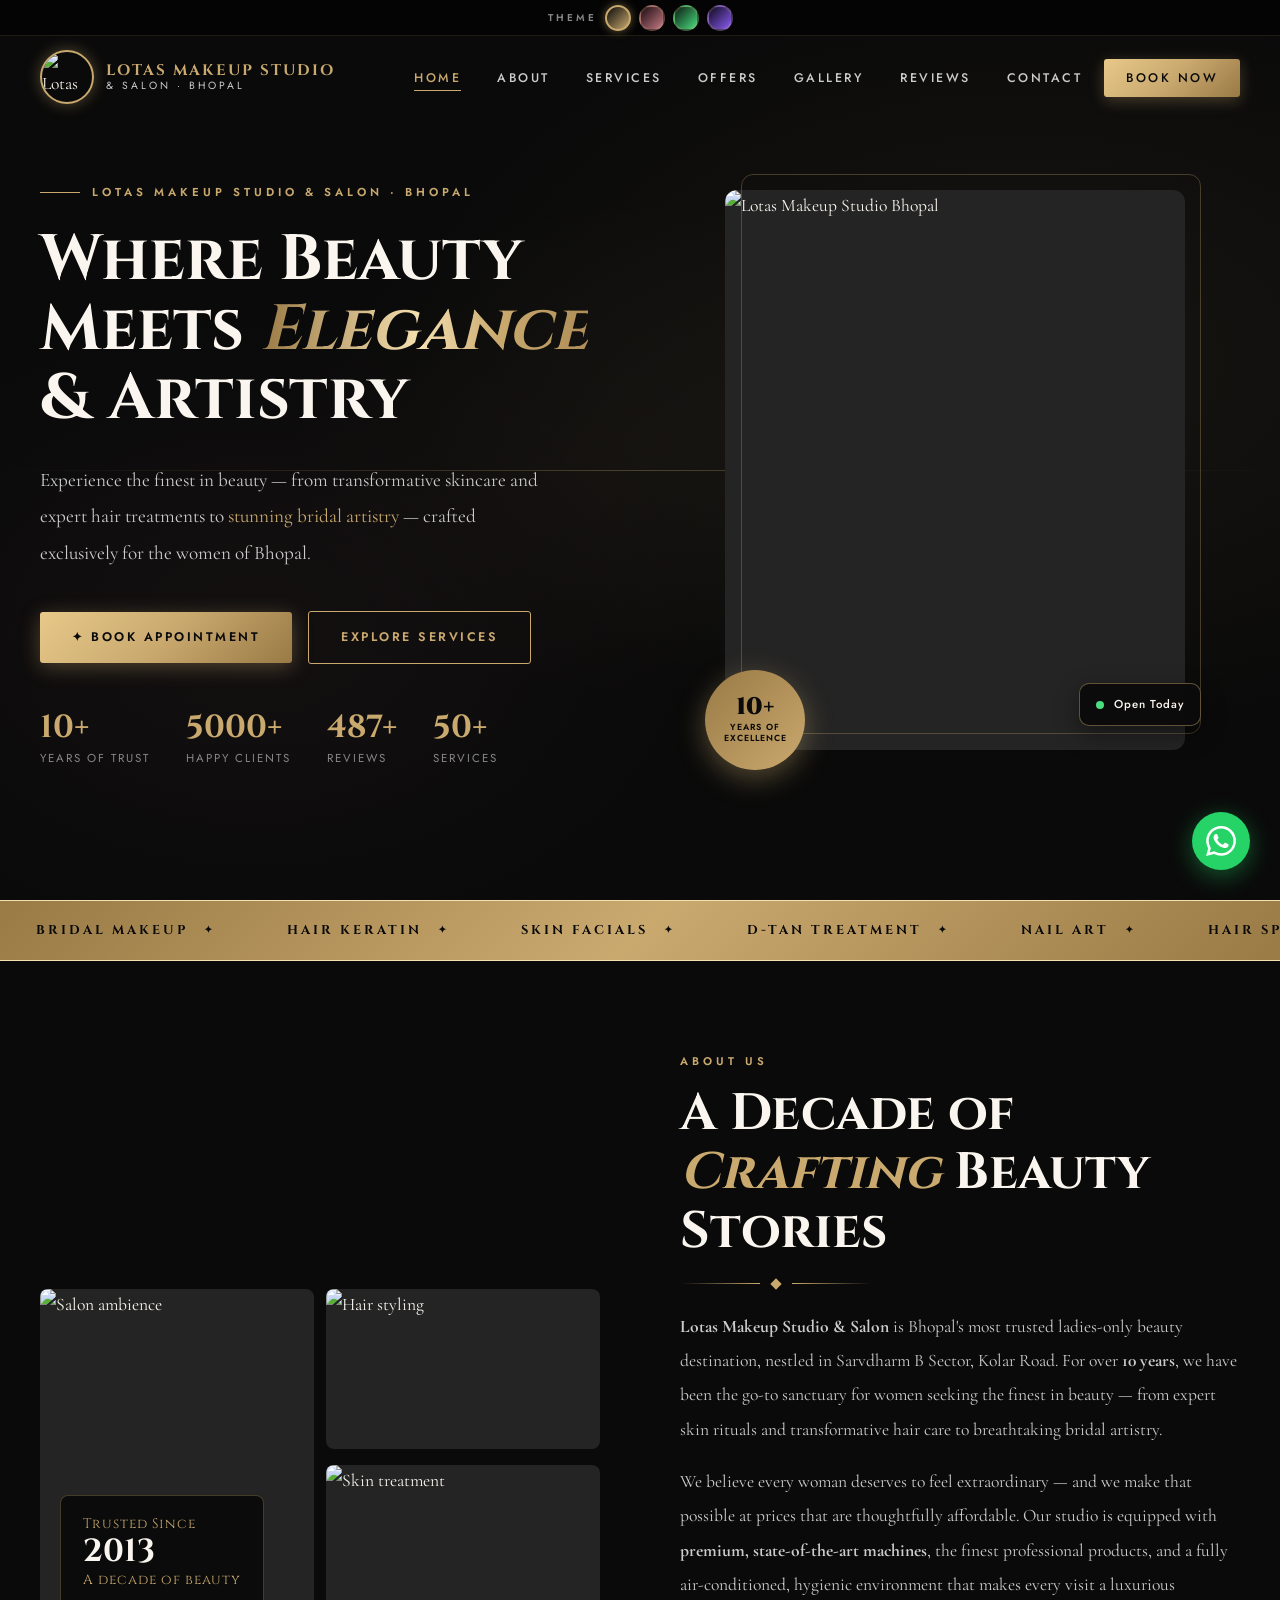
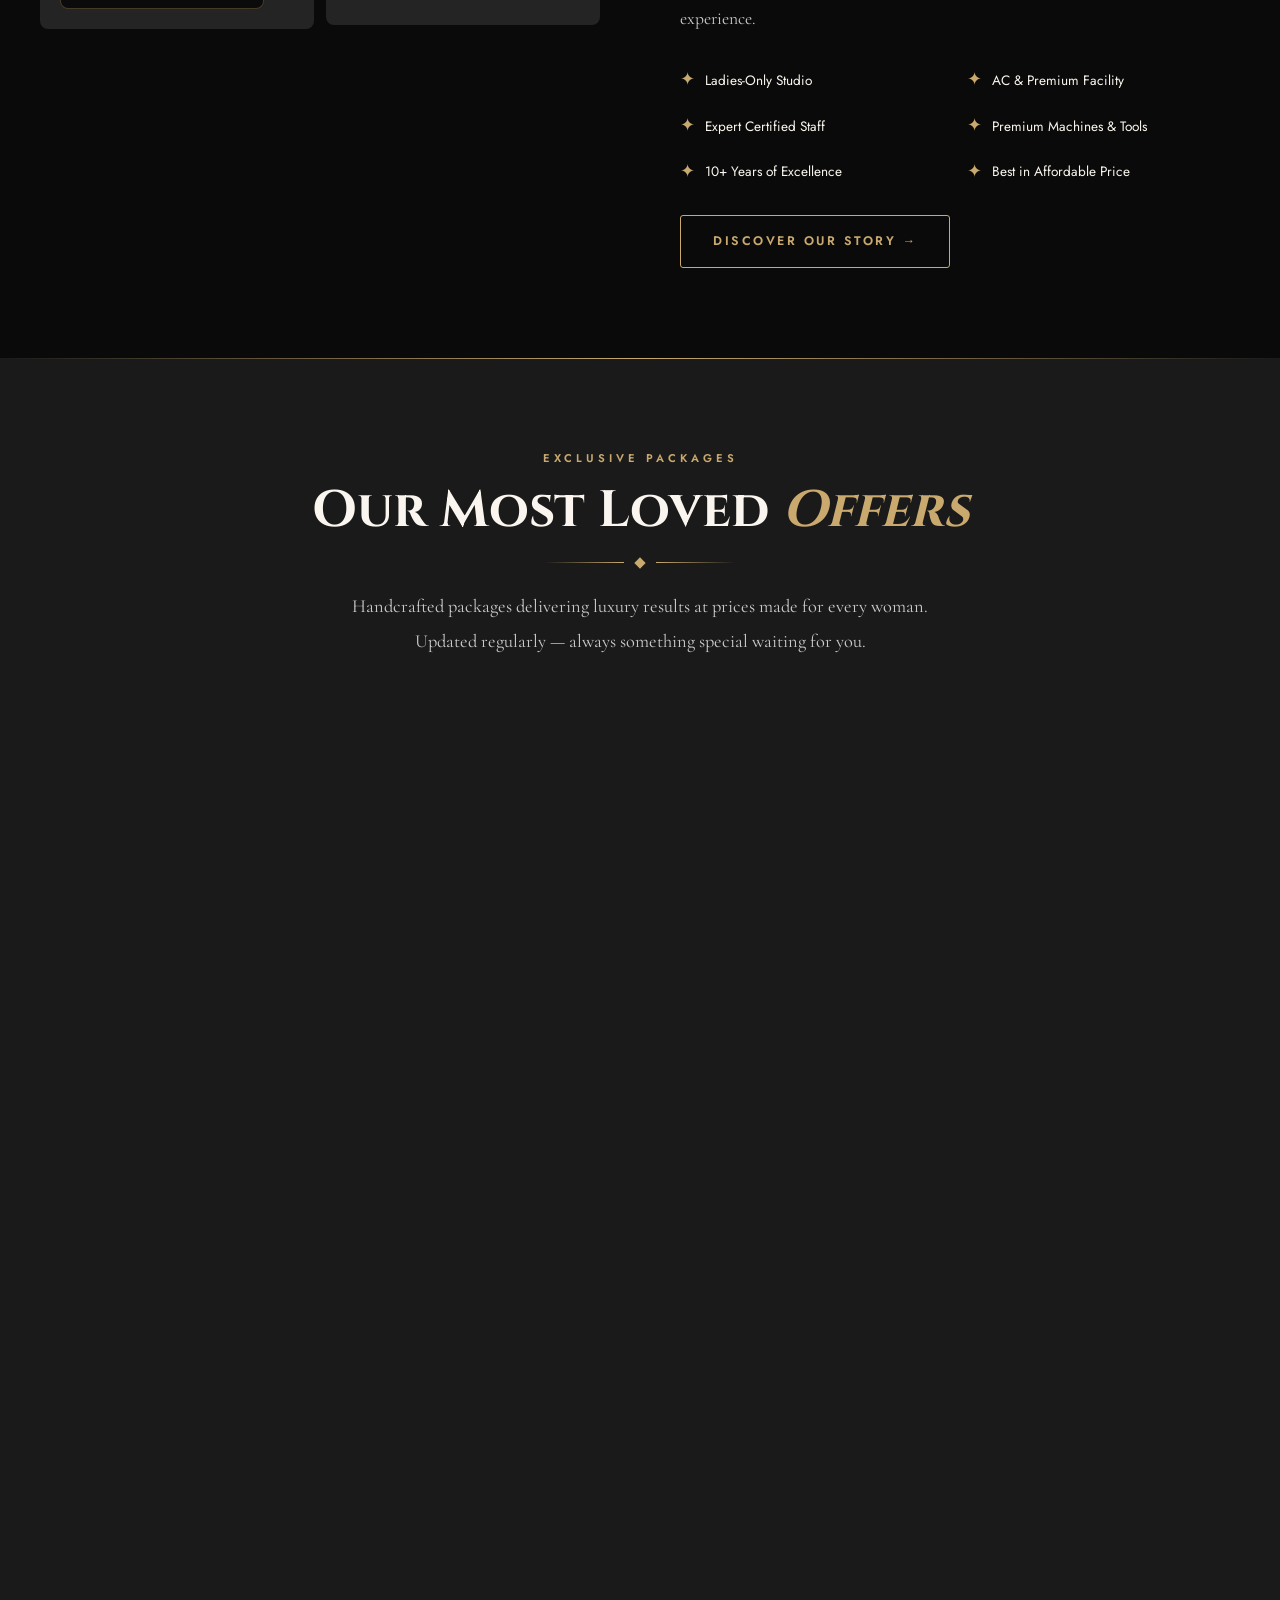
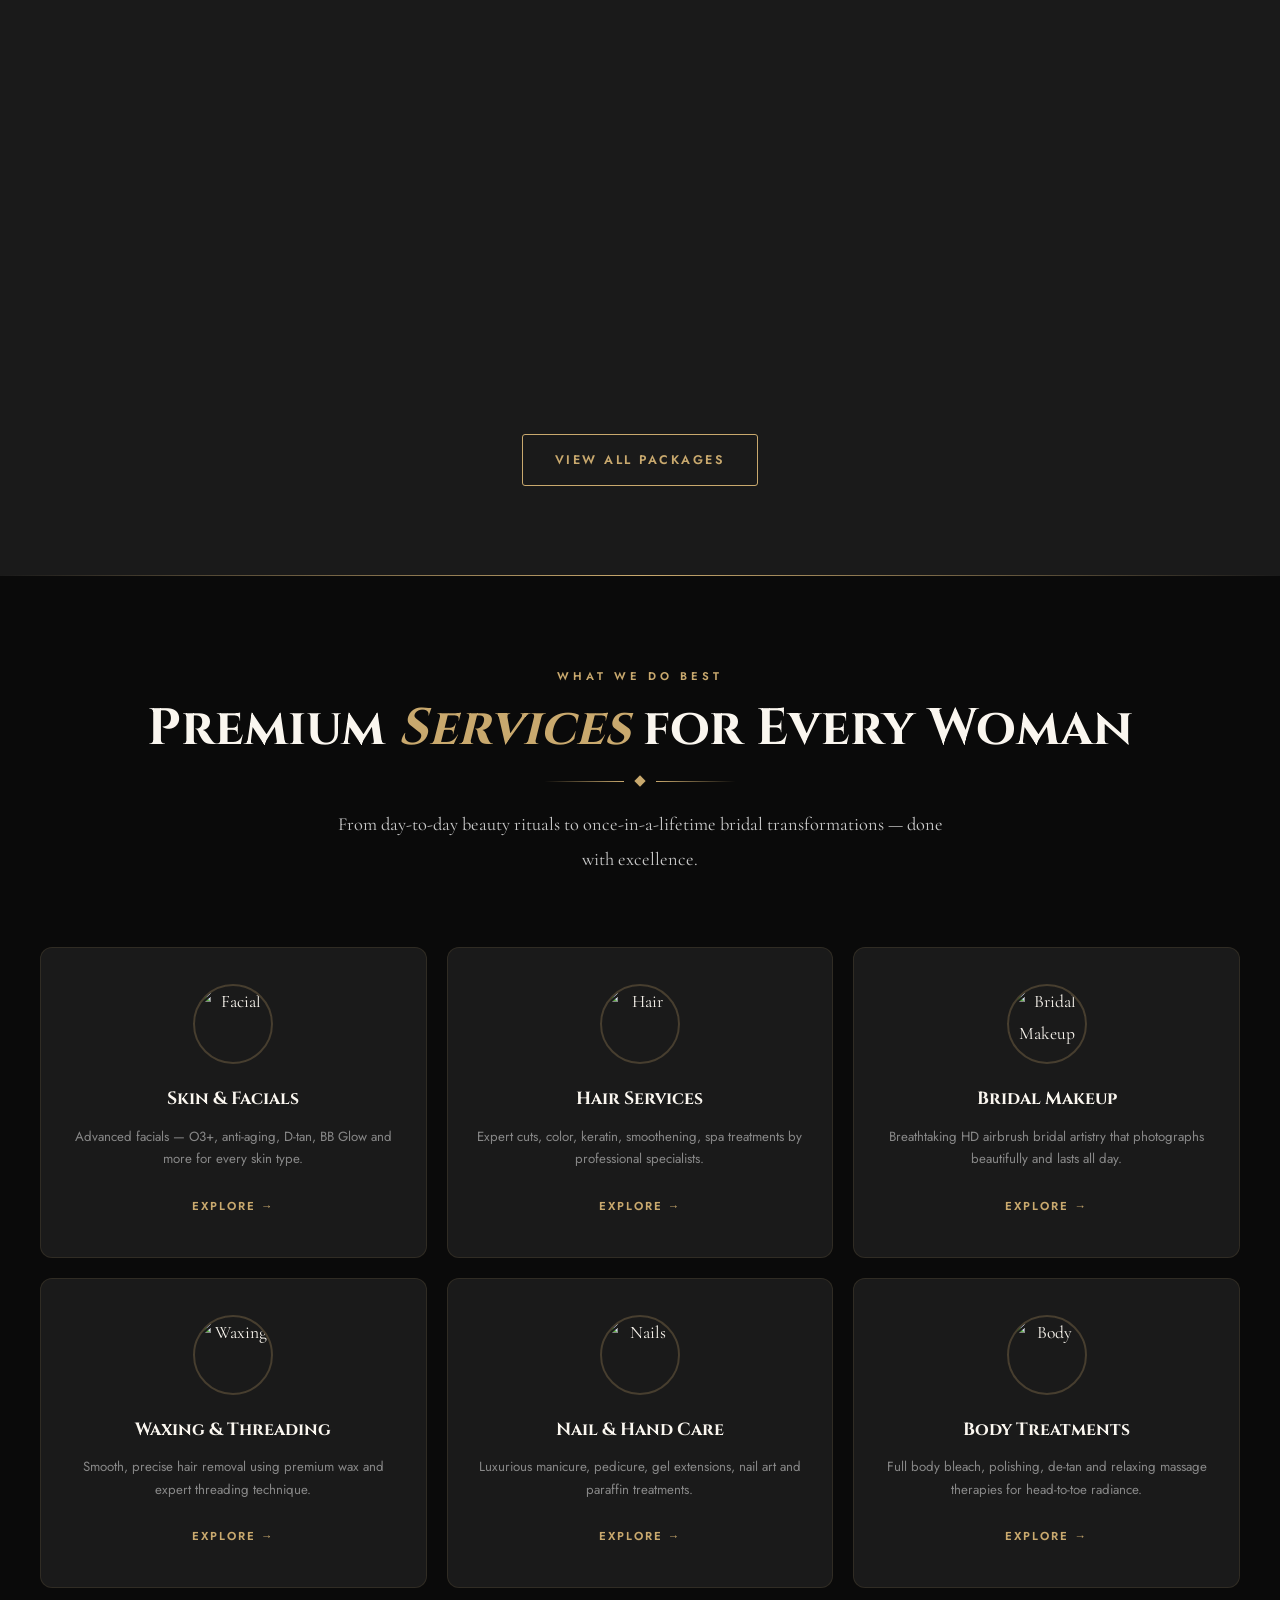
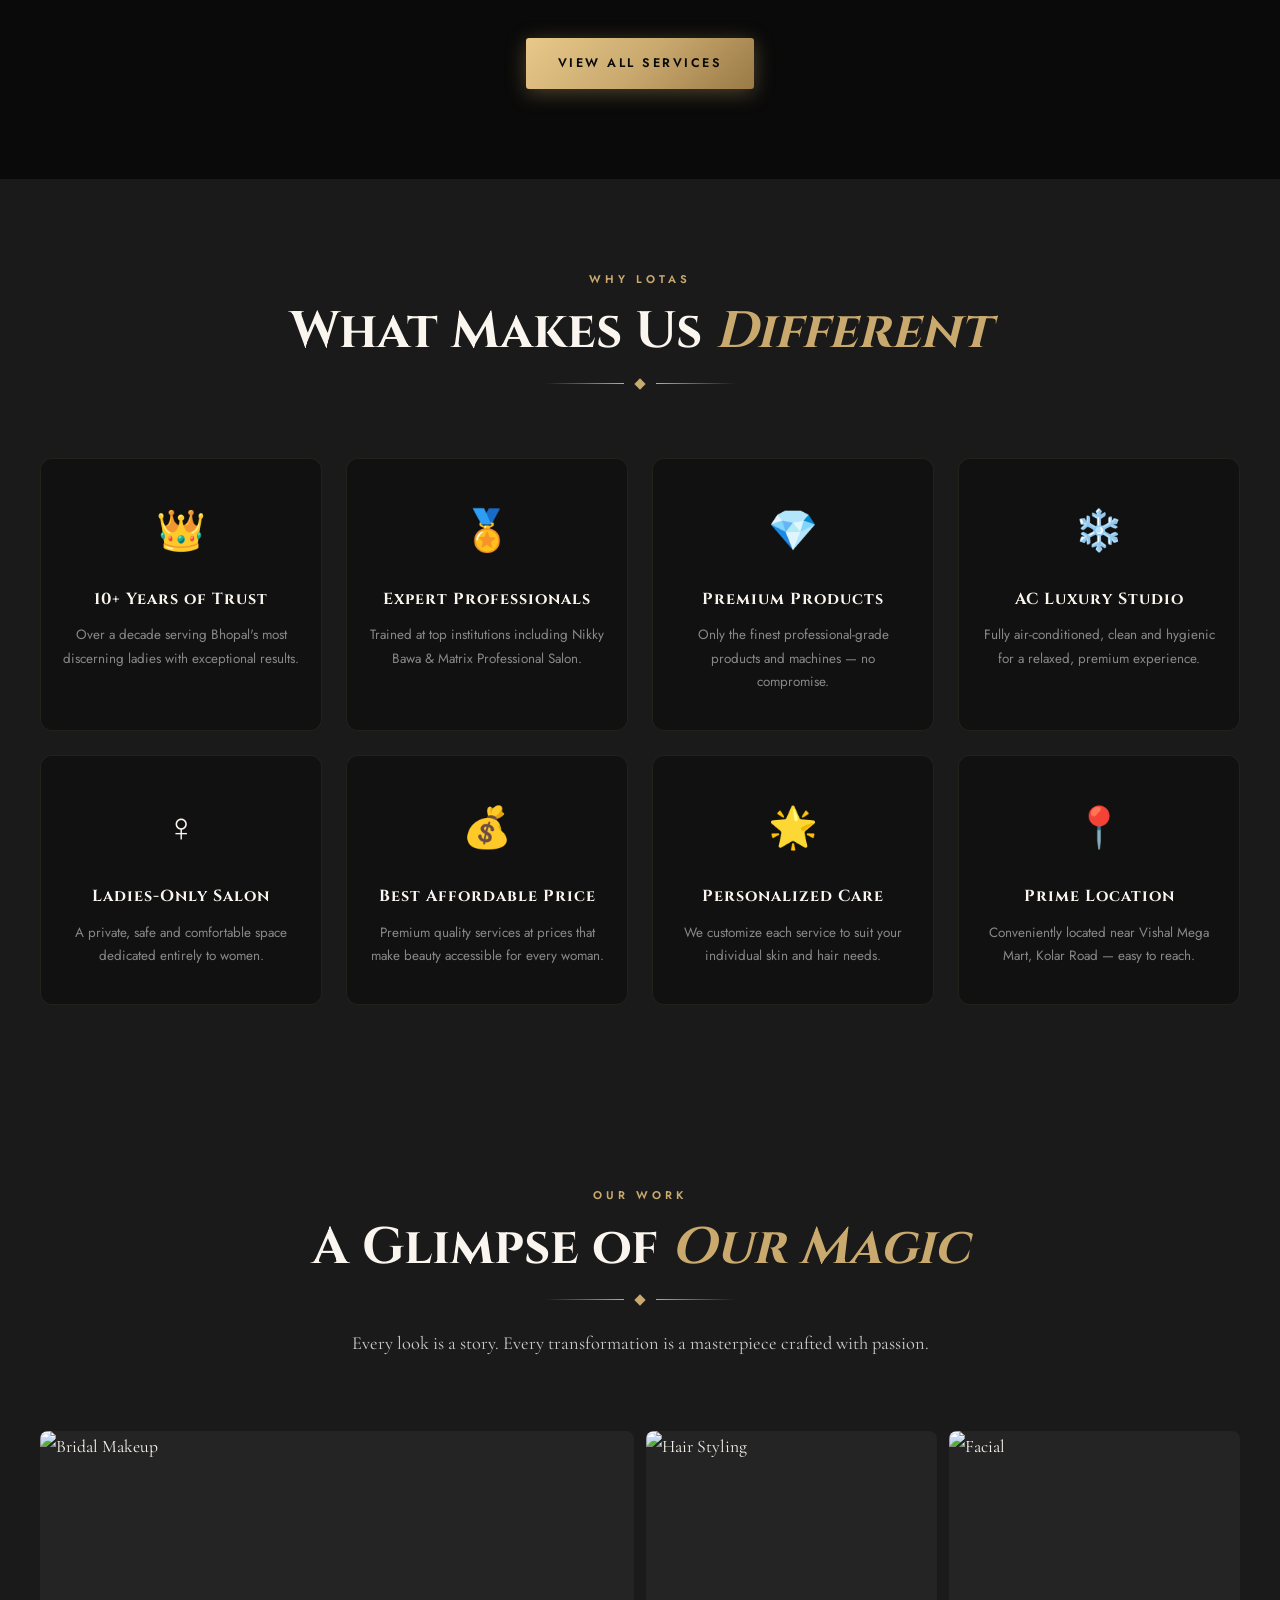
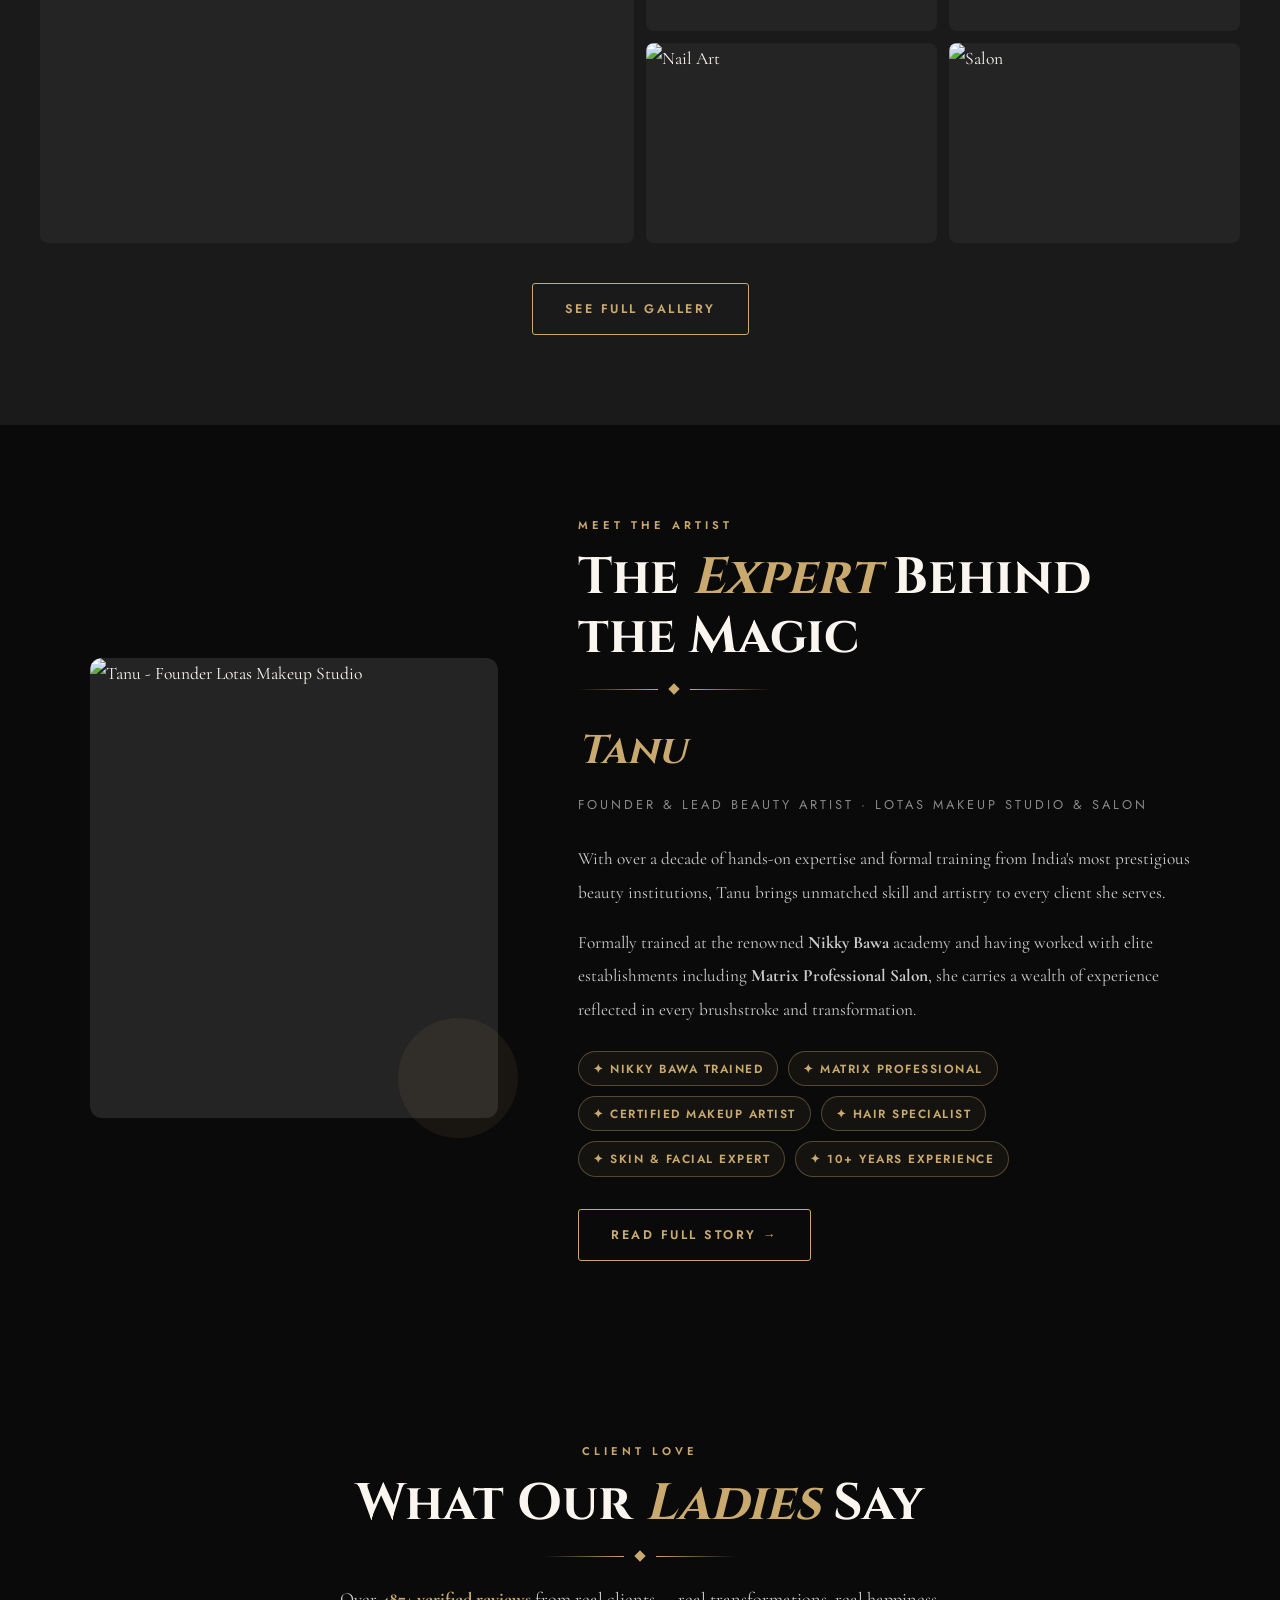
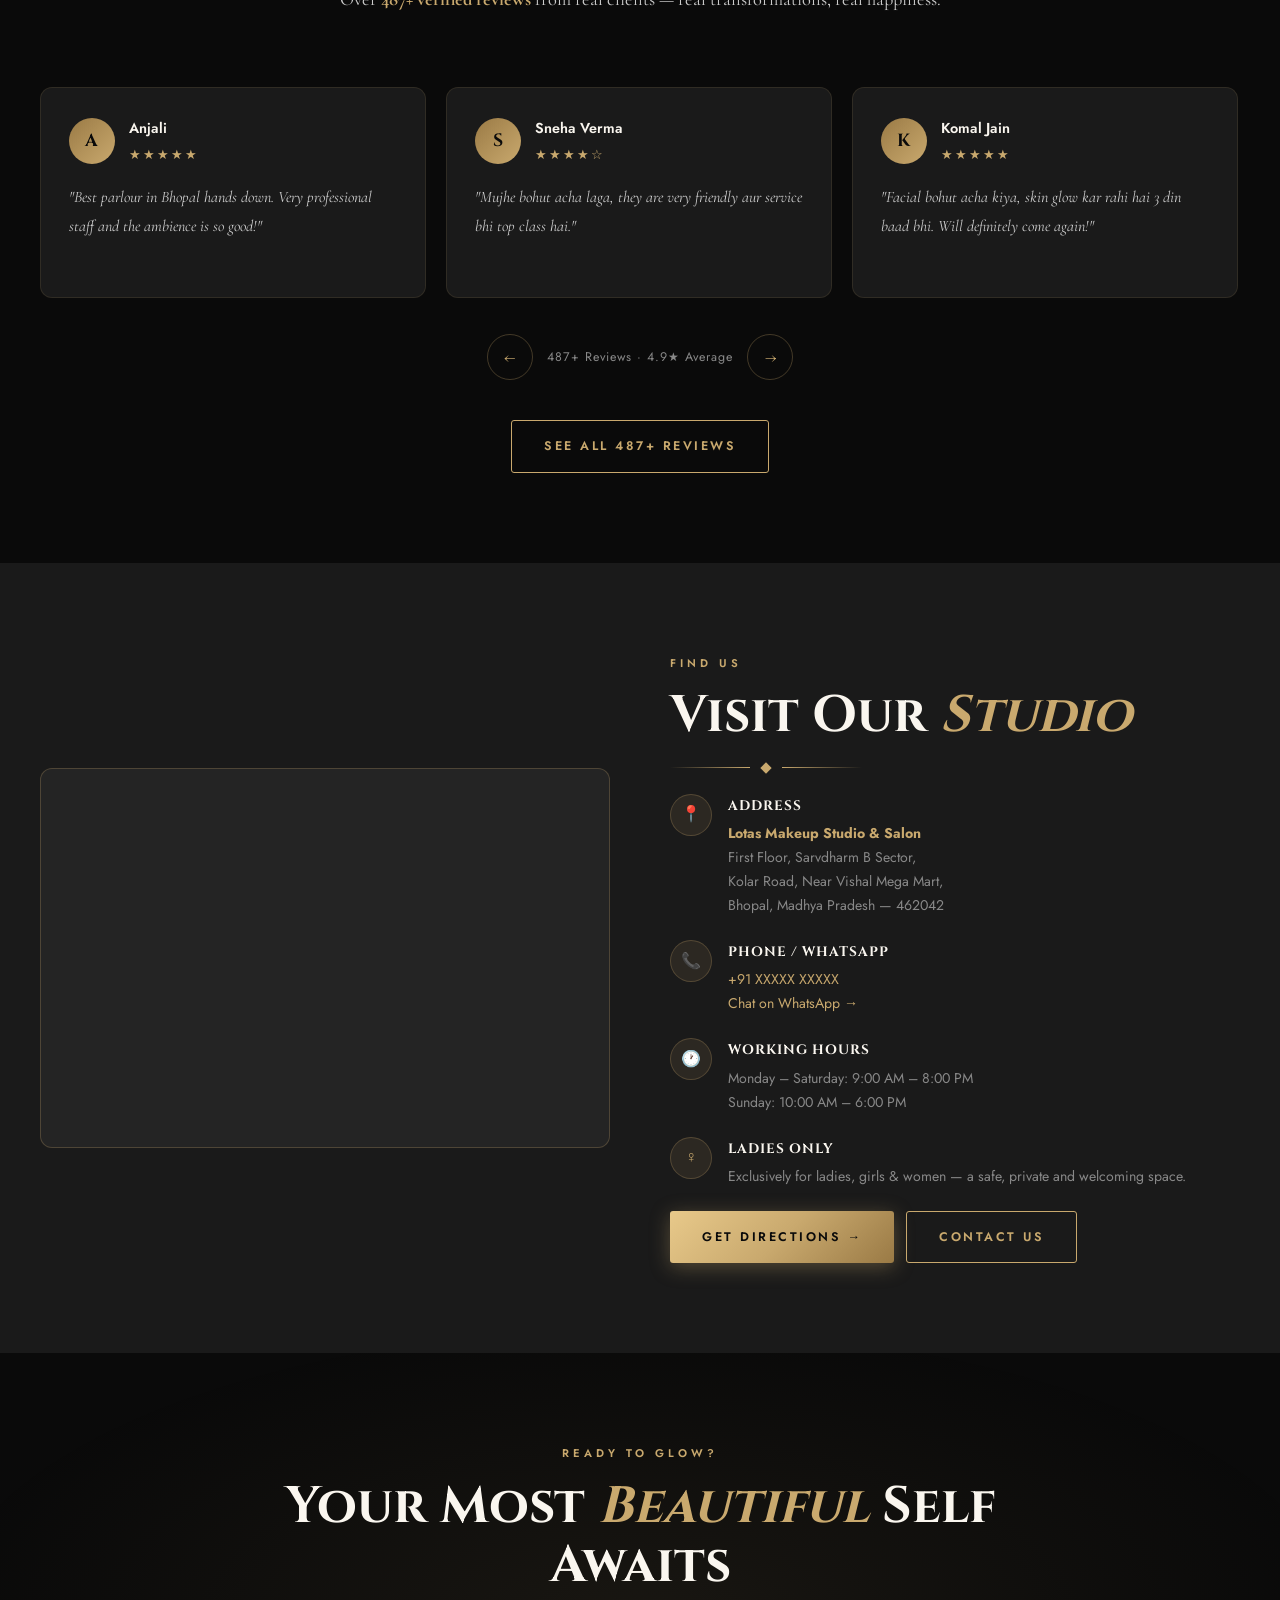
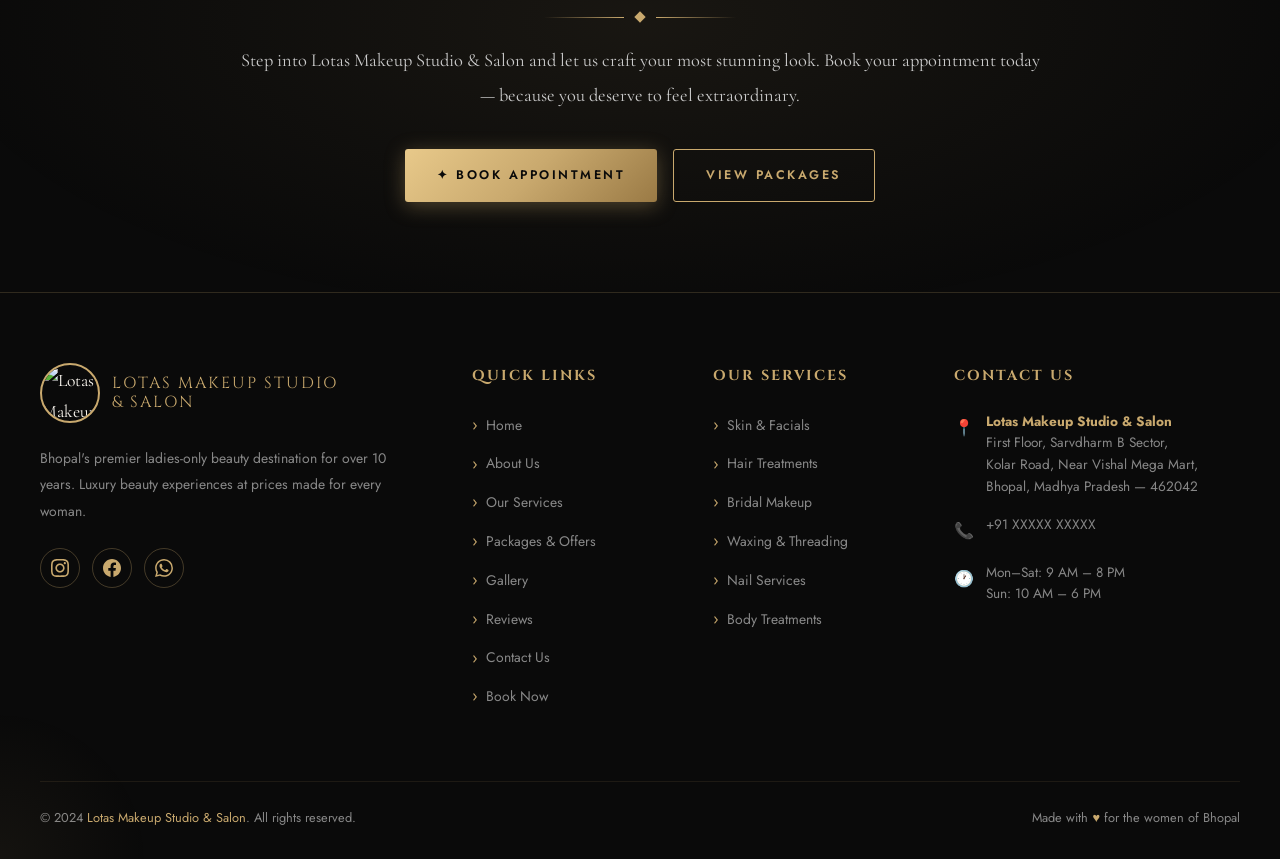
==== index.html @ c3f23a1d "Add files via upload" ====
<!DOCTYPE html>
<html lang="en" data-theme="dark">
<head>
  <meta charset="UTF-8"/>
  <meta name="viewport" content="width=device-width, initial-scale=1.0"/>
  <meta name="description" content="Lotas Makeup Studio and Salon — Bhopal's premier ladies-only beauty destination. Expert makeup, hair, skin & bridal services at affordable prices. Book now!"/>
  <meta name="keywords" content="beauty parlour bhopal, ladies salon bhopal, makeup studio bhopal, bridal makeup bhopal, kolar road salon, lotas makeup studio"/>
  <title>Lotas Makeup Studio & Salon | Bhopal's Premier Ladies Beauty Destination</title>
  <link rel="icon" type="image/jpg" href="images/logo.jpg"/>
  <link rel="stylesheet" href="css/style.css"/>
  <link rel="stylesheet" href="css/animations.css"/>
  <link rel="stylesheet" href="css/themes.css"/>
  <link rel="stylesheet" href="css/home.css"/>
</head>
<body>

<canvas class="particle-canvas"></canvas>

<!-- NAVBAR -->
<nav class="navbar" id="navbar">
  <a href="index.html" class="nav-logo">
    <img src="images/logo.jpg" alt="Lotas Makeup Studio Logo"/>
    <div class="nav-logo-text">
      <span class="name">Lotas Makeup Studio</span>
      <span class="tagline">& Salon · Bhopal</span>
    </div>
  </a>
  <ul class="nav-links">
    <li><a href="index.html" class="active">Home</a></li>
    <li><a href="pages/about.html">About</a></li>
    <li><a href="pages/services.html">Services</a></li>
    <li><a href="pages/offers.html">Offers</a></li>
    <li><a href="pages/gallery.html">Gallery</a></li>
    <li><a href="pages/reviews.html">Reviews</a></li>
    <li><a href="pages/contact.html">Contact</a></li>
    <li><a href="pages/booking.html" class="nav-cta">Book Now</a></li>
  </ul>
  <div class="hamburger" id="hamburger"><span></span><span></span><span></span></div>
</nav>

<div class="mobile-nav" id="mobileNav">
  <a href="index.html">Home</a>
  <a href="pages/about.html">About</a>
  <a href="pages/services.html">Services</a>
  <a href="pages/offers.html">Offers</a>
  <a href="pages/gallery.html">Gallery</a>
  <a href="pages/reviews.html">Reviews</a>
  <a href="pages/contact.html">Contact</a>
  <a href="pages/booking.html" class="mobile-cta">Book Now</a>
</div>

<!-- ===== HERO ===== -->
<section class="hero" id="home">
  <div class="hero-bg"></div>
  <div class="hero-grid">
    <!-- LEFT: Content -->
    <div class="hero-content">
      <div class="hero-eyebrow">
        <span class="line"></span>
        <span>Lotas Makeup Studio &amp; Salon · Bhopal</span>
      </div>
      <h1 class="hero-title">
        Where Beauty<br/>
        Meets <span class="gold italic shimmer-text">Elegance</span><br/>
        &amp; Artistry
      </h1>
      <p class="hero-subtitle">
        Experience the finest in beauty — from transformative skincare and expert hair treatments to
        <em>stunning bridal artistry</em> — crafted exclusively for the women of Bhopal.
      </p>
      <div class="hero-actions">
        <a href="pages/booking.html" class="btn btn-gold">✦ Book Appointment</a>
        <a href="pages/services.html" class="btn btn-outline">Explore Services</a>
      </div>
      <div class="hero-stats">
        <div class="hero-stat"><div class="num">10+</div><div class="label">Years of Trust</div></div>
        <div class="hero-stat"><div class="num">5000+</div><div class="label">Happy Clients</div></div>
        <div class="hero-stat"><div class="num">487+</div><div class="label">Reviews</div></div>
        <div class="hero-stat"><div class="num">50+</div><div class="label">Services</div></div>
      </div>
    </div>

    <!-- RIGHT: Image collage -->
    <div class="hero-visual">
      <div class="hero-img-frame">
        <!-- MAIN IMAGE: Replace src with your actual parlour/bridal image -->
        <div class="hero-img-main">
          <img src="https://images.unsplash.com/photo-1560066984-138dadb4c035?w=600&q=80" alt="Lotas Makeup Studio Bhopal" loading="eager"/>
        </div>
        <div class="hero-frame-deco"></div>
        <!-- Badge: bottom-left of image -->
        <div class="hero-badge">
          <span class="badge-num">10+</span>
          <span class="badge-text">Years of Excellence</span>
        </div>
        <!-- Floating tag: bottom-right -->
        <div class="hero-floating-tag">
          <span class="dot"></span>
          <span>Open Today</span>
        </div>
      </div>
    </div>
  </div>
</section>

<!-- MARQUEE -->
<div class="marquee-section">
  <div class="marquee-track">
    <span class="marquee-item">Bridal Makeup</span><span class="marquee-item">Hair Keratin</span>
    <span class="marquee-item">Skin Facials</span><span class="marquee-item">D-Tan Treatment</span>
    <span class="marquee-item">Nail Art</span><span class="marquee-item">Hair Spa</span>
    <span class="marquee-item">Waxing</span><span class="marquee-item">Smoothening</span>
    <span class="marquee-item">Pre-Bridal</span><span class="marquee-item">Body Polishing</span>
    <span class="marquee-item">Threading</span><span class="marquee-item">Manicure Pedicure</span>
    <span class="marquee-item">Bridal Makeup</span><span class="marquee-item">Hair Keratin</span>
    <span class="marquee-item">Skin Facials</span><span class="marquee-item">D-Tan Treatment</span>
    <span class="marquee-item">Nail Art</span><span class="marquee-item">Hair Spa</span>
    <span class="marquee-item">Waxing</span><span class="marquee-item">Smoothening</span>
    <span class="marquee-item">Pre-Bridal</span><span class="marquee-item">Body Polishing</span>
    <span class="marquee-item">Threading</span><span class="marquee-item">Manicure Pedicure</span>
  </div>
</div>

<!-- ABOUT STRIP -->
<section class="about-strip section" id="about">
  <div class="about-strip-inner">
    <div class="about-strip-visual reveal-left">
      <div class="about-img-grid">
        <div class="img-wrap img-hover-zoom">
          <img src="https://images.unsplash.com/photo-1487412947147-5cebf100ffc2?w=400&q=80" alt="Salon ambience"/>
        </div>
        <div class="img-wrap img-hover-zoom">
          <img src="https://images.unsplash.com/photo-1522337360788-8b13dee7a37e?w=300&q=80" alt="Hair styling"/>
        </div>
        <div class="img-wrap img-hover-zoom">
          <img src="https://images.unsplash.com/photo-1503236823255-94609f598e71?w=300&q=80" alt="Skin treatment"/>
        </div>
      </div>
      <div class="about-strip-overlay">
        <p>Trusted Since</p>
        <div class="ov-num">2013</div>
        <p>A decade of beauty</p>
      </div>
    </div>
    <div class="about-content reveal-right">
      <span class="section-tag">About Us</span>
      <h2 class="section-title">A Decade of <span>Crafting</span> Beauty Stories</h2>
      <div class="section-divider"><div class="diamond"></div></div>
      <p class="about-desc">
        <strong>Lotas Makeup Studio &amp; Salon</strong> is Bhopal's most trusted ladies-only beauty destination, nestled in Sarvdharm B Sector, Kolar Road. For over <strong>10 years</strong>, we have been the go-to sanctuary for women seeking the finest in beauty — from expert skin rituals and transformative hair care to breathtaking bridal artistry.
      </p>
      <p class="about-desc">
        We believe every woman deserves to feel extraordinary — and we make that possible at prices that are thoughtfully affordable. Our studio is equipped with <strong>premium, state-of-the-art machines</strong>, the finest professional products, and a fully air-conditioned, hygienic environment that makes every visit a luxurious experience.
      </p>
      <div class="about-features">
        <div class="about-feature"><span class="tick">✦</span>Ladies-Only Studio</div>
        <div class="about-feature"><span class="tick">✦</span>AC &amp; Premium Facility</div>
        <div class="about-feature"><span class="tick">✦</span>Expert Certified Staff</div>
        <div class="about-feature"><span class="tick">✦</span>Premium Machines &amp; Tools</div>
        <div class="about-feature"><span class="tick">✦</span>10+ Years of Excellence</div>
        <div class="about-feature"><span class="tick">✦</span>Best in Affordable Price</div>
      </div>
      <a href="pages/about.html" class="btn btn-outline">Discover Our Story →</a>
    </div>
  </div>
</section>

<!-- OFFERS -->
<section class="offers-section section" id="offers">
  <div class="section-header reveal">
    <span class="section-tag">Exclusive Packages</span>
    <h2 class="section-title">Our Most Loved <span>Offers</span></h2>
    <div class="section-divider"><div class="diamond"></div></div>
    <p class="section-subtitle">Handcrafted packages delivering luxury results at prices made for every woman. Updated regularly — always something special waiting for you.</p>
  </div>
  <div class="offers-grid" id="offersGrid"></div>
  <div style="text-align:center;margin-top:40px;" class="reveal">
    <a href="pages/offers.html" class="btn btn-outline">View All Packages</a>
  </div>
</section>

<!-- SERVICES PREVIEW -->
<section class="services-preview section" id="services">
  <div class="section-header reveal">
    <span class="section-tag">What We Do Best</span>
    <h2 class="section-title">Premium <span>Services</span> for Every Woman</h2>
    <div class="section-divider"><div class="diamond"></div></div>
    <p class="section-subtitle">From day-to-day beauty rituals to once-in-a-lifetime bridal transformations — done with excellence.</p>
  </div>
  <div class="services-grid stagger" style="max-width:1200px;margin:0 auto;">
    <div class="service-card">
      <div class="service-icon-img img-hover-zoom">
        <img src="https://images.unsplash.com/photo-1616394584738-fc6e612e71b9?w=120&q=80" alt="Facial"/>
      </div>
      <h3 class="service-name">Skin &amp; Facials</h3>
      <p class="service-desc">Advanced facials — O3+, anti-aging, D-tan, BB Glow and more for every skin type.</p>
      <a href="pages/services.html#skin" class="service-link">Explore →</a>
    </div>
    <div class="service-card">
      <div class="service-icon-img img-hover-zoom">
        <img src="https://images.unsplash.com/photo-1598452963314-b09f397a5c48?w=120&q=80" alt="Hair"/>
      </div>
      <h3 class="service-name">Hair Services</h3>
      <p class="service-desc">Expert cuts, color, keratin, smoothening, spa treatments by professional specialists.</p>
      <a href="pages/services.html#hair" class="service-link">Explore →</a>
    </div>
    <div class="service-card">
      <div class="service-icon-img img-hover-zoom">
        <img src="https://images.unsplash.com/photo-1457972729786-0411a3b2b626?w=120&q=80" alt="Bridal Makeup"/>
      </div>
      <h3 class="service-name">Bridal Makeup</h3>
      <p class="service-desc">Breathtaking HD airbrush bridal artistry that photographs beautifully and lasts all day.</p>
      <a href="pages/services.html#makeup" class="service-link">Explore →</a>
    </div>
    <div class="service-card">
      <div class="service-icon-img img-hover-zoom">
        <img src="https://images.unsplash.com/photo-1570172619644-dfd03ed5d881?w=120&q=80" alt="Waxing"/>
      </div>
      <h3 class="service-name">Waxing &amp; Threading</h3>
      <p class="service-desc">Smooth, precise hair removal using premium wax and expert threading technique.</p>
      <a href="pages/services.html#waxing" class="service-link">Explore →</a>
    </div>
    <div class="service-card">
      <div class="service-icon-img img-hover-zoom">
        <img src="https://images.unsplash.com/photo-1604654894610-df63bc536371?w=120&q=80" alt="Nails"/>
      </div>
      <h3 class="service-name">Nail &amp; Hand Care</h3>
      <p class="service-desc">Luxurious manicure, pedicure, gel extensions, nail art and paraffin treatments.</p>
      <a href="pages/services.html#nails" class="service-link">Explore →</a>
    </div>
    <div class="service-card">
      <div class="service-icon-img img-hover-zoom">
        <img src="https://images.unsplash.com/photo-1540555700478-4be289fbecef?w=120&q=80" alt="Body"/>
      </div>
      <h3 class="service-name">Body Treatments</h3>
      <p class="service-desc">Full body bleach, polishing, de-tan and relaxing massage therapies for head-to-toe radiance.</p>
      <a href="pages/services.html#body" class="service-link">Explore →</a>
    </div>
  </div>
  <div style="text-align:center;margin-top:50px;" class="reveal">
    <a href="pages/services.html" class="btn btn-gold">View All Services</a>
  </div>
</section>

<!-- WHY CHOOSE US -->
<section class="why-section section">
  <div class="section-header reveal">
    <span class="section-tag">Why Lotas</span>
    <h2 class="section-title">What Makes Us <span>Different</span></h2>
    <div class="section-divider"><div class="diamond"></div></div>
  </div>
  <div class="why-grid stagger" style="max-width:1200px;margin:0 auto;">
    <div class="why-card"><span class="why-icon">👑</span><h3 class="why-title">10+ Years of Trust</h3><p class="why-desc">Over a decade serving Bhopal's most discerning ladies with exceptional results.</p></div>
    <div class="why-card"><span class="why-icon">🏅</span><h3 class="why-title">Expert Professionals</h3><p class="why-desc">Trained at top institutions including Nikky Bawa &amp; Matrix Professional Salon.</p></div>
    <div class="why-card"><span class="why-icon">💎</span><h3 class="why-title">Premium Products</h3><p class="why-desc">Only the finest professional-grade products and machines — no compromise.</p></div>
    <div class="why-card"><span class="why-icon">❄️</span><h3 class="why-title">AC Luxury Studio</h3><p class="why-desc">Fully air-conditioned, clean and hygienic for a relaxed, premium experience.</p></div>
    <div class="why-card"><span class="why-icon">♀️</span><h3 class="why-title">Ladies-Only Salon</h3><p class="why-desc">A private, safe and comfortable space dedicated entirely to women.</p></div>
    <div class="why-card"><span class="why-icon">💰</span><h3 class="why-title">Best Affordable Price</h3><p class="why-desc">Premium quality services at prices that make beauty accessible for every woman.</p></div>
    <div class="why-card"><span class="why-icon">🌟</span><h3 class="why-title">Personalized Care</h3><p class="why-desc">We customize each service to suit your individual skin and hair needs.</p></div>
    <div class="why-card"><span class="why-icon">📍</span><h3 class="why-title">Prime Location</h3><p class="why-desc">Conveniently located near Vishal Mega Mart, Kolar Road — easy to reach.</p></div>
  </div>
</section>

<!-- GALLERY PREVIEW -->
<section class="gallery-preview section">
  <div class="section-header reveal">
    <span class="section-tag">Our Work</span>
    <h2 class="section-title">A Glimpse of <span>Our Magic</span></h2>
    <div class="section-divider"><div class="diamond"></div></div>
    <p class="section-subtitle">Every look is a story. Every transformation is a masterpiece crafted with passion.</p>
  </div>
  <div class="gallery-grid" style="max-width:1200px;margin:0 auto 40px;">
    <div class="g-item img-hover-zoom">
      <img src="https://images.unsplash.com/photo-1512290923902-8a9f81dc236c?w=600&q=80" alt="Bridal Makeup"/>
      <div class="g-overlay"><span>Bridal Makeup</span></div>
    </div>
    <div class="g-item img-hover-zoom">
      <img src="https://images.unsplash.com/photo-1522337360788-8b13dee7a37e?w=300&q=80" alt="Hair Styling"/>
      <div class="g-overlay"><span>Hair Styling</span></div>
    </div>
    <div class="g-item img-hover-zoom">
      <img src="https://images.unsplash.com/photo-1616394584738-fc6e612e71b9?w=300&q=80" alt="Facial"/>
      <div class="g-overlay"><span>Skin Glow</span></div>
    </div>
    <div class="g-item img-hover-zoom">
      <img src="https://images.unsplash.com/photo-1604654894610-df63bc536371?w=300&q=80" alt="Nail Art"/>
      <div class="g-overlay"><span>Nail Art</span></div>
    </div>
    <div class="g-item img-hover-zoom">
      <img src="https://images.unsplash.com/photo-1560066984-138dadb4c035?w=300&q=80" alt="Salon"/>
      <div class="g-overlay"><span>Studio Vibes</span></div>
    </div>
  </div>
  <div style="text-align:center;" class="reveal">
    <a href="pages/gallery.html" class="btn btn-outline">See Full Gallery</a>
  </div>
</section>

<!-- OWNER SECTION -->
<section class="owner-section section" id="owner">
  <div class="owner-inner">
    <div class="owner-visual reveal-left">
      <div class="owner-img-frame img-hover-zoom">
        <img src="https://images.unsplash.com/photo-1595476108010-b4d1f102b1b1?w=500&q=80" alt="Tanu - Founder Lotas Makeup Studio"/>
      </div>
      <div class="owner-deco"></div>
    </div>
    <div class="owner-content reveal-right">
      <span class="section-tag">Meet the Artist</span>
      <h2 class="section-title">The <span>Expert</span> Behind the Magic</h2>
      <div class="section-divider"><div class="diamond"></div></div>
      <div class="owner-name">Tanu</div>
      <div class="owner-role">Founder &amp; Lead Beauty Artist · Lotas Makeup Studio &amp; Salon</div>
      <p class="owner-desc">With over a decade of hands-on expertise and formal training from India's most prestigious beauty institutions, Tanu brings unmatched skill and artistry to every client she serves.</p>
      <p class="owner-desc">Formally trained at the renowned <strong>Nikky Bawa</strong> academy and having worked with elite establishments including <strong>Matrix Professional Salon</strong>, she carries a wealth of experience reflected in every brushstroke and transformation.</p>
      <div class="owner-credentials">
        <span class="credential-tag">✦ Nikky Bawa Trained</span>
        <span class="credential-tag">✦ Matrix Professional</span>
        <span class="credential-tag">✦ Certified Makeup Artist</span>
        <span class="credential-tag">✦ Hair Specialist</span>
        <span class="credential-tag">✦ Skin &amp; Facial Expert</span>
        <span class="credential-tag">✦ 10+ Years Experience</span>
      </div>
      <a href="pages/about.html" class="btn btn-outline" style="margin-top:8px;">Read Full Story →</a>
    </div>
  </div>
</section>

<!-- REVIEWS PREVIEW -->
<section class="reviews-section section" id="reviews">
  <div class="section-header reveal">
    <span class="section-tag">Client Love</span>
    <h2 class="section-title">What Our <span>Ladies</span> Say</h2>
    <div class="section-divider"><div class="diamond"></div></div>
    <p class="section-subtitle">Over <strong style="color:var(--gold)">487+ verified reviews</strong> from real clients — real transformations, real happiness.</p>
  </div>
  <div class="reviews-slider" style="max-width:1200px;margin:0 auto;">
    <div class="reviews-track" id="reviewsTrack"></div>
  </div>
  <div class="reviews-nav">
    <button class="reviews-prev" aria-label="Previous">←</button>
    <span class="reviews-count-badge">487+ Reviews · 4.9★ Average</span>
    <button class="reviews-next" aria-label="Next">→</button>
  </div>
  <div class="see-all-reviews reveal">
    <a href="pages/reviews.html" class="btn btn-outline">See All 487+ Reviews</a>
  </div>
</section>

<!-- LOCATION -->
<section class="location-section section" id="location">
  <div class="location-inner" style="max-width:1200px;margin:0 auto;">
    <div class="location-map-wrap reveal-left">
      <!-- Google Maps embed using Plus Code: 5CQ9+72 Bhopal -->
      <iframe
        src="https://www.google.com/maps/embed?pb=!1m18!1m12!1m3!1d3666.3!2d77.469!3d23.201!2m3!1f0!2f0!3f0!3m2!1i1024!2i768!4f13.1!3m3!1m2!1s0x397c43e8d9a35555%3A0x0!2sSarvdharm+B+Sector+Kolar+Road+Bhopal!5e0!3m2!1sen!2sin!4v1700000000000!5m2!1sen!2sin"
        width="100%" height="100%" style="border:0;filter:grayscale(60%) invert(85%) contrast(0.9);"
        allowfullscreen="" loading="lazy" referrerpolicy="no-referrer-when-downgrade"
        title="Lotas Makeup Studio Location Map">
      </iframe>
    </div>
    <div class="location-details reveal-right">
      <span class="section-tag">Find Us</span>
      <h2 class="section-title">Visit Our <span>Studio</span></h2>
      <div class="section-divider"><div class="diamond"></div></div>
      <div class="location-info-item">
        <div class="location-icon">📍</div>
        <div class="location-info-text">
          <h4>Address</h4>
          <p><strong style="color:var(--gold)">Lotas Makeup Studio &amp; Salon</strong><br/>
          First Floor, Sarvdharm B Sector,<br/>Kolar Road, Near Vishal Mega Mart,<br/>Bhopal, Madhya Pradesh — 462042</p>
        </div>
      </div>
      <div class="location-info-item">
        <div class="location-icon">📞</div>
        <div class="location-info-text">
          <h4>Phone / WhatsApp</h4>
          <p>
            <a href="tel:+91XXXXXXXXXX" style="color:var(--gold)">+91 XXXXX XXXXX</a><br/>
            <a href="https://wa.me/91XXXXXXXXXX?text=Hi%20Lotas%20Makeup%20Studio!%20I%20want%20to%20know%20more%20about%20your%20services%20and%20book%20an%20appointment." style="color:var(--gold)">Chat on WhatsApp →</a>
          </p>
        </div>
      </div>
      <div class="location-info-item">
        <div class="location-icon">🕐</div>
        <div class="location-info-text">
          <h4>Working Hours</h4>
          <p>Monday – Saturday: 9:00 AM – 8:00 PM<br/>Sunday: 10:00 AM – 6:00 PM</p>
        </div>
      </div>
      <div class="location-info-item">
        <div class="location-icon">♀️</div>
        <div class="location-info-text">
          <h4>Ladies Only</h4>
          <p>Exclusively for ladies, girls &amp; women — a safe, private and welcoming space.</p>
        </div>
      </div>
      <div style="display:flex;gap:12px;flex-wrap:wrap;margin-top:14px;">
        <a href="https://maps.google.com/?q=5CQ9+72+Bhopal+Madhya+Pradesh" target="_blank" class="btn btn-gold">Get Directions →</a>
        <a href="pages/contact.html" class="btn btn-outline">Contact Us</a>
      </div>
    </div>
  </div>
</section>

<!-- CTA BANNER -->
<section class="cta-banner section">
  <div class="cta-banner-inner reveal">
    <span class="section-tag">Ready to Glow?</span>
    <h2 class="cta-banner-title">Your Most <span>Beautiful</span> Self Awaits</h2>
    <div class="section-divider"><div class="diamond"></div></div>
    <p class="cta-banner-subtitle">Step into Lotas Makeup Studio &amp; Salon and let us craft your most stunning look. Book your appointment today — because you deserve to feel extraordinary.</p>
    <div class="cta-actions">
      <a href="pages/booking.html" class="btn btn-gold">✦ Book Appointment</a>
      <a href="pages/offers.html" class="btn btn-outline">View Packages</a>
    </div>
  </div>
</section>

<!-- FOOTER -->
<footer class="footer">
  <div class="footer-grid">
    <div class="footer-brand">
      <div class="footer-logo">
        <img src="images/logo.jpg" alt="Lotas Makeup Studio"/>
        <div class="footer-logo-text">Lotas Makeup Studio<br/>&amp; Salon</div>
      </div>
      <p>Bhopal's premier ladies-only beauty destination for over 10 years. Luxury beauty experiences at prices made for every woman.</p>
      <div class="footer-social">
        <a href="#" aria-label="Instagram"><svg xmlns="http://www.w3.org/2000/svg" width="18" height="18" fill="currentColor" viewBox="0 0 24 24"><path d="M12 2.163c3.204 0 3.584.012 4.85.07 3.252.148 4.771 1.691 4.919 4.919.058 1.265.069 1.645.069 4.849 0 3.205-.012 3.584-.069 4.849-.149 3.225-1.664 4.771-4.919 4.919-1.266.058-1.644.07-4.85.07-3.204 0-3.584-.012-4.849-.07-3.26-.149-4.771-1.699-4.919-4.92-.058-1.265-.07-1.644-.07-4.849 0-3.204.013-3.583.07-4.849.149-3.227 1.664-4.771 4.919-4.919 1.266-.057 1.645-.069 4.849-.069zm0-2.163c-3.259 0-3.667.014-4.947.072-4.358.2-6.78 2.618-6.98 6.98-.059 1.281-.073 1.689-.073 4.948 0 3.259.014 3.668.072 4.948.2 4.358 2.618 6.78 6.98 6.98 1.281.058 1.689.072 4.948.072 3.259 0 3.668-.014 4.948-.072 4.354-.2 6.782-2.618 6.979-6.98.059-1.28.073-1.689.073-4.948 0-3.259-.014-3.667-.072-4.947-.196-4.354-2.617-6.78-6.979-6.98-1.281-.059-1.69-.073-4.949-.073zm0 5.838c-3.403 0-6.162 2.759-6.162 6.162s2.759 6.163 6.162 6.163 6.162-2.759 6.162-6.163c0-3.403-2.759-6.162-6.162-6.162zm0 10.162c-2.209 0-4-1.79-4-4 0-2.209 1.791-4 4-4s4 1.791 4 4c0 2.21-1.791 4-4 4zm6.406-11.845c-.796 0-1.441.645-1.441 1.44s.645 1.44 1.441 1.44c.795 0 1.439-.645 1.439-1.44s-.644-1.44-1.439-1.44z"/></svg></a>
        <a href="#" aria-label="Facebook"><svg xmlns="http://www.w3.org/2000/svg" width="18" height="18" fill="currentColor" viewBox="0 0 24 24"><path d="M24 12.073c0-6.627-5.373-12-12-12s-12 5.373-12 12c0 5.99 4.388 10.954 10.125 11.854v-8.385H7.078v-3.47h3.047V9.43c0-3.007 1.792-4.669 4.533-4.669 1.312 0 2.686.235 2.686.235v2.953H15.83c-1.491 0-1.956.925-1.956 1.874v2.25h3.328l-.532 3.47h-2.796v8.385C19.612 23.027 24 18.062 24 12.073z"/></svg></a>
        <a href="https://wa.me/91XXXXXXXXXX?text=Hi%20Lotas%20Makeup%20Studio!" aria-label="WhatsApp"><svg xmlns="http://www.w3.org/2000/svg" width="18" height="18" fill="currentColor" viewBox="0 0 24 24"><path d="M17.472 14.382c-.297-.149-1.758-.867-2.03-.967-.273-.099-.471-.148-.67.15-.197.297-.767.966-.94 1.164-.173.199-.347.223-.644.075-.297-.15-1.255-.463-2.39-1.475-.883-.788-1.48-1.761-1.653-2.059-.173-.297-.018-.458.13-.606.134-.133.298-.347.446-.52.149-.174.198-.298.298-.497.099-.198.05-.371-.025-.52-.075-.149-.669-1.612-.916-2.207-.242-.579-.487-.5-.669-.51-.173-.008-.371-.01-.57-.01-.198 0-.52.074-.792.372-.272.297-1.04 1.016-1.04 2.479 0 1.462 1.065 2.875 1.213 3.074.149.198 2.096 3.2 5.077 4.487.709.306 1.262.489 1.694.625.712.227 1.36.195 1.871.118.571-.085 1.758-.719 2.006-1.413.248-.694.248-1.289.173-1.413-.074-.124-.272-.198-.57-.347m-5.421 7.403h-.004a9.87 9.87 0 01-5.031-1.378l-.361-.214-3.741.982.998-3.648-.235-.374a9.86 9.86 0 01-1.51-5.26c.001-5.45 4.436-9.884 9.888-9.884 2.64 0 5.122 1.03 6.988 2.898a9.825 9.825 0 012.893 6.994c-.003 5.45-4.437 9.884-9.885 9.884m8.413-18.297A11.815 11.815 0 0012.05 0C5.495 0 .16 5.335.157 11.892c0 2.096.547 4.142 1.588 5.945L.057 24l6.305-1.654a11.882 11.882 0 005.683 1.448h.005c6.554 0 11.89-5.335 11.893-11.893a11.821 11.821 0 00-3.48-8.413z"/></svg></a>
      </div>
    </div>
    <div class="footer-col">
      <h4>Quick Links</h4>
      <ul>
        <li><a href="index.html">Home</a></li>
        <li><a href="pages/about.html">About Us</a></li>
        <li><a href="pages/services.html">Our Services</a></li>
        <li><a href="pages/offers.html">Packages &amp; Offers</a></li>
        <li><a href="pages/gallery.html">Gallery</a></li>
        <li><a href="pages/reviews.html">Reviews</a></li>
        <li><a href="pages/contact.html">Contact Us</a></li>
        <li><a href="pages/booking.html">Book Now</a></li>
      </ul>
    </div>
    <div class="footer-col">
      <h4>Our Services</h4>
      <ul>
        <li><a href="pages/services.html#skin">Skin &amp; Facials</a></li>
        <li><a href="pages/services.html#hair">Hair Treatments</a></li>
        <li><a href="pages/services.html#makeup">Bridal Makeup</a></li>
        <li><a href="pages/services.html#waxing">Waxing &amp; Threading</a></li>
        <li><a href="pages/services.html#nails">Nail Services</a></li>
        <li><a href="pages/services.html#body">Body Treatments</a></li>
      </ul>
    </div>
    <div class="footer-col">
      <h4>Contact Us</h4>
      <div class="footer-contact-item">
        <span class="icon">📍</span>
        <p><strong style="color:var(--gold)">Lotas Makeup Studio &amp; Salon</strong><br/>First Floor, Sarvdharm B Sector,<br/>Kolar Road, Near Vishal Mega Mart,<br/>Bhopal, Madhya Pradesh — 462042</p>
      </div>
      <div class="footer-contact-item">
        <span class="icon">📞</span>
        <p><a href="tel:+91XXXXXXXXXX" style="color:var(--grey)">+91 XXXXX XXXXX</a></p>
      </div>
      <div class="footer-contact-item">
        <span class="icon">🕐</span>
        <p>Mon–Sat: 9 AM – 8 PM<br/>Sun: 10 AM – 6 PM</p>
      </div>
    </div>
  </div>
  <div class="footer-bottom">
    <p>&copy; 2024 <span>Lotas Makeup Studio &amp; Salon</span>. All rights reserved.</p>
    <p>Made with <span>♥</span> for the women of Bhopal</p>
  </div>
</footer>

<a href="https://wa.me/91XXXXXXXXXX?text=Hi%20Lotas%20Makeup%20Studio!%20I%20am%20interested%20in%20your%20beauty%20services.%20Please%20help%20me%20with%20more%20information%20and%20booking." class="whatsapp-float" target="_blank" rel="noopener" aria-label="Chat on WhatsApp">
  <svg xmlns="http://www.w3.org/2000/svg" viewBox="0 0 24 24"><path d="M17.472 14.382c-.297-.149-1.758-.867-2.03-.967-.273-.099-.471-.148-.67.15-.197.297-.767.966-.94 1.164-.173.199-.347.223-.644.075-.297-.15-1.255-.463-2.39-1.475-.883-.788-1.48-1.761-1.653-2.059-.173-.297-.018-.458.13-.606.134-.133.298-.347.446-.52.149-.174.198-.298.298-.497.099-.198.05-.371-.025-.52-.075-.149-.669-1.612-.916-2.207-.242-.579-.487-.5-.669-.51-.173-.008-.371-.01-.57-.01-.198 0-.52.074-.792.372-.272.297-1.04 1.016-1.04 2.479 0 1.462 1.065 2.875 1.213 3.074.149.198 2.096 3.2 5.077 4.487.709.306 1.262.489 1.694.625.712.227 1.36.195 1.871.118.571-.085 1.758-.719 2.006-1.413.248-.694.248-1.289.173-1.413-.074-.124-.272-.198-.57-.347m-5.421 7.403h-.004a9.87 9.87 0 01-5.031-1.378l-.361-.214-3.741.982.998-3.648-.235-.374a9.86 9.86 0 01-1.51-5.26c.001-5.45 4.436-9.884 9.888-9.884 2.64 0 5.122 1.03 6.988 2.898a9.825 9.825 0 012.893 6.994c-.003 5.45-4.437 9.884-9.885 9.884m8.413-18.297A11.815 11.815 0 0012.05 0C5.495 0 .16 5.335.157 11.892c0 2.096.547 4.142 1.588 5.945L.057 24l6.305-1.654a11.882 11.882 0 005.683 1.448h.005c6.554 0 11.89-5.335 11.893-11.893a11.821 11.821 0 00-3.48-8.413z"/></svg>
</a>

<script src="js/offers-data.js"></script>
<script src="js/reviews-data.js"></script>
<script src="js/main.js"></script>
</body>
</html>
---- css/style.css ----
/* ===== LOTAS MAKEUP STUDIO & SALON — MAIN STYLESHEET ===== */

@import url('https://fonts.googleapis.com/css2?family=Cormorant+Garamond:ital,wght@0,300;0,400;0,600;0,700;1,400;1,600&family=Cinzel:wght@400;600;700;900&family=Jost:wght@300;400;500;600&display=swap');

/* ---- CSS Variables ---- */
:root {
  --gold: #c9a96e;
  --gold-light: #e8c98a;
  --gold-dark: #9a7a45;
  --gold-shimmer: #f5e0b0;
  --black: #0a0a0a;
  --dark: #111111;
  --dark2: #1a1a1a;
  --dark3: #242424;
  --cream: #faf6ef;
  --cream-dark: #f0e9db;
  --white: #ffffff;
  --grey: #888888;
  --grey-light: #cccccc;
  --rose: #c47a85;
  --transition: all 0.4s cubic-bezier(0.25, 0.46, 0.45, 0.94);
  --shadow-gold: 0 0 30px rgba(201, 169, 110, 0.3);
  --shadow-dark: 0 20px 60px rgba(0,0,0,0.5);
  --font-display: 'Cinzel', serif;
  --font-body: 'Cormorant Garamond', serif;
  --font-ui: 'Jost', sans-serif;
}

/* ---- Reset & Base ---- */
*, *::before, *::after { margin: 0; padding: 0; box-sizing: border-box; }

html { scroll-behavior: smooth; font-size: 16px; }

body {
  background-color: var(--black);
  color: var(--cream);
  font-family: var(--font-body);
  font-size: 1.1rem;
  line-height: 1.8;
  overflow-x: hidden;
  cursor: default;
}

a { text-decoration: none; color: inherit; }
img { max-width: 100%; display: block; }
ul { list-style: none; }
button { cursor: pointer; border: none; background: none; font-family: inherit; }

/* ---- Custom Scrollbar ---- */
::-webkit-scrollbar { width: 6px; }
::-webkit-scrollbar-track { background: var(--dark); }
::-webkit-scrollbar-thumb { background: var(--gold); border-radius: 3px; }

/* ---- Selection ---- */
::selection { background: var(--gold); color: var(--black); }

/* ---- Particles / Dust ---- */
.particle-canvas {
  position: fixed;
  top: 0; left: 0;
  width: 100%; height: 100%;
  pointer-events: none;
  z-index: 0;
  opacity: 0.4;
}

/* ===== NAVIGATION ===== */
.navbar {
  position: fixed;
  top: 0; left: 0; right: 0;
  z-index: 1000;
  display: flex;
  align-items: center;
  justify-content: space-between;
  padding: 14px 40px;
  transition: var(--transition);
  background: transparent;
}

.navbar.scrolled {
  background: rgba(10, 10, 10, 0.95);
  backdrop-filter: blur(20px);
  border-bottom: 1px solid rgba(201, 169, 110, 0.2);
  padding: 10px 40px;
  box-shadow: 0 4px 30px rgba(0,0,0,0.5);
}

.nav-logo {
  display: flex;
  align-items: center;
  gap: 12px;
  transition: var(--transition);
}

.nav-logo:hover { transform: scale(1.02); }

.nav-logo img {
  width: 54px;
  height: 54px;
  border-radius: 50%;
  object-fit: cover;
  object-position: center;
  border: 2px solid var(--gold);
  box-shadow: 0 0 15px rgba(201, 169, 110, 0.4);
}

.nav-logo-text {
  display: flex;
  flex-direction: column;
  line-height: 1.1;
}

.nav-logo-text .name {
  font-family: var(--font-display);
  font-size: 0.95rem;
  font-weight: 700;
  color: var(--gold);
  letter-spacing: 2px;
  text-transform: uppercase;
}

.nav-logo-text .tagline {
  font-family: var(--font-ui);
  font-size: 0.65rem;
  color: var(--grey-light);
  letter-spacing: 3px;
  text-transform: uppercase;
}

.nav-links {
  display: flex;
  align-items: center;
  gap: 8px;
}

.nav-links a {
  font-family: var(--font-ui);
  font-size: 0.78rem;
  font-weight: 500;
  letter-spacing: 2.5px;
  text-transform: uppercase;
  color: var(--grey-light);
  padding: 8px 14px;
  border-radius: 3px;
  transition: var(--transition);
  position: relative;
}

.nav-links a::after {
  content: '';
  position: absolute;
  bottom: 4px; left: 14px; right: 14px;
  height: 1px;
  background: var(--gold);
  transform: scaleX(0);
  transition: transform 0.3s ease;
}

.nav-links a:hover,
.nav-links a.active {
  color: var(--gold);
}

.nav-links a:hover::after,
.nav-links a.active::after {
  transform: scaleX(1);
}

.nav-cta {
  font-family: var(--font-ui);
  font-size: 0.75rem;
  font-weight: 600;
  letter-spacing: 2.5px;
  text-transform: uppercase;
  color: var(--black) !important;
  background: linear-gradient(135deg, var(--gold-light), var(--gold), var(--gold-dark));
  padding: 10px 22px !important;
  border-radius: 3px;
  transition: var(--transition) !important;
  box-shadow: 0 4px 15px rgba(201, 169, 110, 0.3);
}

.nav-cta:hover {
  transform: translateY(-2px) !important;
  box-shadow: 0 8px 25px rgba(201, 169, 110, 0.5) !important;
  color: var(--black) !important;
}

.nav-cta::after { display: none !important; }

/* Hamburger */
.hamburger {
  display: none;
  flex-direction: column;
  gap: 5px;
  padding: 8px;
  cursor: pointer;
  z-index: 1001;
}

.hamburger span {
  display: block;
  width: 26px;
  height: 2px;
  background: var(--gold);
  border-radius: 2px;
  transition: var(--transition);
}

.hamburger.open span:nth-child(1) { transform: rotate(45deg) translate(5px, 5px); }
.hamburger.open span:nth-child(2) { opacity: 0; }
.hamburger.open span:nth-child(3) { transform: rotate(-45deg) translate(5px, -5px); }

/* Mobile Nav */
.mobile-nav {
  display: none;
  position: fixed;
  inset: 0;
  background: rgba(5,5,5,0.98);
  backdrop-filter: blur(30px);
  z-index: 999;
  flex-direction: column;
  align-items: center;
  justify-content: center;
  gap: 28px;
  opacity: 0;
  pointer-events: none;
  transition: opacity 0.4s ease;
}

.mobile-nav.open {
  display: flex;
  opacity: 1;
  pointer-events: all;
}

.mobile-nav a {
  font-family: var(--font-display);
  font-size: 1.6rem;
  color: var(--cream);
  letter-spacing: 3px;
  text-transform: uppercase;
  transition: var(--transition);
}

.mobile-nav a:hover { color: var(--gold); }

.mobile-nav .mobile-cta {
  font-family: var(--font-ui);
  font-size: 0.9rem;
  font-weight: 600;
  letter-spacing: 2px;
  text-transform: uppercase;
  color: var(--black);
  background: linear-gradient(135deg, var(--gold-light), var(--gold));
  padding: 14px 36px;
  border-radius: 4px;
  margin-top: 10px;
}

/* ===== SECTION UTILITIES ===== */
.section { position: relative; z-index: 1; }

.section-header {
  text-align: center;
  margin-bottom: 70px;
}

.section-tag {
  font-family: var(--font-ui);
  font-size: 0.7rem;
  font-weight: 600;
  letter-spacing: 4px;
  text-transform: uppercase;
  color: var(--gold);
  margin-bottom: 14px;
  display: block;
}

.section-title {
  font-family: var(--font-display);
  font-size: clamp(2rem, 4vw, 3.2rem);
  font-weight: 700;
  color: var(--cream);
  line-height: 1.15;
  margin-bottom: 18px;
}

.section-title span { color: var(--gold); font-style: italic; }

.section-divider {
  display: flex;
  align-items: center;
  justify-content: center;
  gap: 12px;
  margin: 18px auto 22px;
}

.section-divider::before,
.section-divider::after {
  content: '';
  display: block;
  width: 80px;
  height: 1px;
  background: linear-gradient(to right, transparent, var(--gold));
}

.section-divider::after {
  background: linear-gradient(to left, transparent, var(--gold));
}

.section-divider .diamond {
  width: 8px;
  height: 8px;
  background: var(--gold);
  transform: rotate(45deg);
}

.section-subtitle {
  font-family: var(--font-body);
  font-size: 1.15rem;
  color: var(--grey-light);
  max-width: 620px;
  margin: 0 auto;
  line-height: 1.9;
}

/* ===== BUTTONS ===== */
.btn {
  display: inline-flex;
  align-items: center;
  gap: 10px;
  font-family: var(--font-ui);
  font-size: 0.78rem;
  font-weight: 600;
  letter-spacing: 2.5px;
  text-transform: uppercase;
  padding: 14px 32px;
  border-radius: 3px;
  transition: var(--transition);
  position: relative;
  overflow: hidden;
}

.btn-gold {
  background: linear-gradient(135deg, var(--gold-light), var(--gold), var(--gold-dark));
  color: var(--black);
  box-shadow: 0 4px 20px rgba(201, 169, 110, 0.35);
}

.btn-gold:hover {
  transform: translateY(-3px);
  box-shadow: 0 10px 35px rgba(201, 169, 110, 0.55);
}

.btn-outline {
  border: 1px solid var(--gold);
  color: var(--gold);
  background: transparent;
}

.btn-outline:hover {
  background: var(--gold);
  color: var(--black);
  transform: translateY(-3px);
  box-shadow: 0 10px 35px rgba(201, 169, 110, 0.4);
}

/* ===== GOLD LINE ===== */
.gold-line {
  display: block;
  width: 60px;
  height: 2px;
  background: linear-gradient(to right, var(--gold-dark), var(--gold-light));
  margin: 16px auto;
  border-radius: 2px;
}

/* ===== CARDS ===== */
.card {
  background: var(--dark2);
  border: 1px solid rgba(201, 169, 110, 0.15);
  border-radius: 8px;
  overflow: hidden;
  transition: var(--transition);
}

.card:hover {
  border-color: rgba(201, 169, 110, 0.4);
  box-shadow: 0 20px 50px rgba(0,0,0,0.4), 0 0 30px rgba(201, 169, 110, 0.1);
  transform: translateY(-6px);
}

/* ===== FOOTER ===== */
.footer {
  background: var(--black);
  border-top: 1px solid rgba(201, 169, 110, 0.2);
  padding: 70px 40px 30px;
  position: relative;
  z-index: 1;
}

.footer-grid {
  display: grid;
  grid-template-columns: 2fr 1fr 1fr 1.5fr;
  gap: 50px;
  max-width: 1200px;
  margin: 0 auto 60px;
}

.footer-brand .footer-logo {
  display: flex;
  align-items: center;
  gap: 12px;
  margin-bottom: 22px;
}

.footer-brand .footer-logo img {
  width: 60px;
  height: 60px;
  border-radius: 50%;
  object-fit: cover;
  border: 2px solid var(--gold);
}

.footer-brand .footer-logo-text {
  font-family: var(--font-display);
  font-size: 1rem;
  color: var(--gold);
  letter-spacing: 2px;
  text-transform: uppercase;
  line-height: 1.2;
}

.footer-brand p {
  font-family: var(--font-ui);
  font-size: 0.87rem;
  color: var(--grey);
  line-height: 1.9;
  margin-bottom: 24px;
}

.footer-social {
  display: flex;
  gap: 12px;
}

.footer-social a {
  width: 40px;
  height: 40px;
  border: 1px solid rgba(201, 169, 110, 0.3);
  border-radius: 50%;
  display: flex;
  align-items: center;
  justify-content: center;
  color: var(--gold);
  font-size: 0.9rem;
  transition: var(--transition);
}

.footer-social a:hover {
  background: var(--gold);
  color: var(--black);
  border-color: var(--gold);
  transform: translateY(-3px);
}

.footer-col h4 {
  font-family: var(--font-display);
  font-size: 0.9rem;
  font-weight: 700;
  color: var(--gold);
  letter-spacing: 2px;
  text-transform: uppercase;
  margin-bottom: 22px;
}

.footer-col ul li {
  margin-bottom: 10px;
}

.footer-col ul li a {
  font-family: var(--font-ui);
  font-size: 0.87rem;
  color: var(--grey);
  transition: var(--transition);
  display: flex;
  align-items: center;
  gap: 8px;
}

.footer-col ul li a::before {
  content: '›';
  color: var(--gold);
  font-size: 1rem;
}

.footer-col ul li a:hover { color: var(--gold); padding-left: 4px; }

.footer-contact-item {
  display: flex;
  gap: 12px;
  margin-bottom: 16px;
  align-items: flex-start;
}

.footer-contact-item .icon {
  color: var(--gold);
  font-size: 1rem;
  margin-top: 3px;
  flex-shrink: 0;
}

.footer-contact-item p {
  font-family: var(--font-ui);
  font-size: 0.85rem;
  color: var(--grey);
  line-height: 1.6;
}

.footer-bottom {
  border-top: 1px solid rgba(201, 169, 110, 0.1);
  padding-top: 24px;
  display: flex;
  align-items: center;
  justify-content: space-between;
  max-width: 1200px;
  margin: 0 auto;
  flex-wrap: wrap;
  gap: 14px;
}

.footer-bottom p {
  font-family: var(--font-ui);
  font-size: 0.8rem;
  color: var(--grey);
}

.footer-bottom span { color: var(--gold); }

/* ===== WHATSAPP FLOAT ===== */
.whatsapp-float {
  position: fixed;
  bottom: 30px;
  right: 30px;
  z-index: 999;
  width: 58px;
  height: 58px;
  background: #25D366;
  border-radius: 50%;
  display: flex;
  align-items: center;
  justify-content: center;
  box-shadow: 0 6px 25px rgba(37, 211, 102, 0.4);
  transition: var(--transition);
  animation: pulseGreen 2.5s ease-in-out infinite;
}

.whatsapp-float:hover {
  transform: scale(1.15);
  box-shadow: 0 10px 35px rgba(37, 211, 102, 0.6);
}

.whatsapp-float svg { width: 30px; height: 30px; fill: white; }

@keyframes pulseGreen {
  0%, 100% { box-shadow: 0 6px 25px rgba(37, 211, 102, 0.4); }
  50% { box-shadow: 0 6px 35px rgba(37, 211, 102, 0.7); }
}

/* ===== REVEAL ANIMATIONS ===== */
.reveal {
  opacity: 0;
  transform: translateY(40px);
  transition: opacity 0.7s ease, transform 0.7s ease;
}

.reveal.visible {
  opacity: 1;
  transform: translateY(0);
}

.reveal-left {
  opacity: 0;
  transform: translateX(-40px);
  transition: opacity 0.7s ease, transform 0.7s ease;
}

.reveal-left.visible {
  opacity: 1;
  transform: translateX(0);
}

.reveal-right {
  opacity: 0;
  transform: translateX(40px);
  transition: opacity 0.7s ease, transform 0.7s ease;
}

.reveal-right.visible {
  opacity: 1;
  transform: translateX(0);
}

/* Stagger children */
.stagger > * { opacity: 0; transform: translateY(30px); transition: opacity 0.6s ease, transform 0.6s ease; }
.stagger.visible > *:nth-child(1) { opacity: 1; transform: none; transition-delay: 0s; }
.stagger.visible > *:nth-child(2) { opacity: 1; transform: none; transition-delay: 0.1s; }
.stagger.visible > *:nth-child(3) { opacity: 1; transform: none; transition-delay: 0.2s; }
.stagger.visible > *:nth-child(4) { opacity: 1; transform: none; transition-delay: 0.3s; }
.stagger.visible > *:nth-child(5) { opacity: 1; transform: none; transition-delay: 0.4s; }
.stagger.visible > *:nth-child(6) { opacity: 1; transform: none; transition-delay: 0.5s; }

/* ===== GOLD SHIMMER DIVIDER ===== */
.shimmer-line {
  height: 1px;
  background: linear-gradient(90deg, transparent, var(--gold), transparent);
  margin: 0 auto;
  max-width: 600px;
}

/* ===== PAGE HERO (inner pages) ===== */
.page-hero {
  height: 380px;
  display: flex;
  align-items: center;
  justify-content: center;
  flex-direction: column;
  text-align: center;
  padding: 120px 40px 60px;
  background: linear-gradient(135deg, var(--black) 0%, var(--dark2) 50%, var(--black) 100%);
  position: relative;
  overflow: hidden;
}

.page-hero::before {
  content: '';
  position: absolute;
  inset: 0;
  background: url("data:image/svg+xml,%3Csvg width='60' height='60' viewBox='0 0 60 60' xmlns='http://www.w3.org/2000/svg'%3E%3Cg fill='none' fill-rule='evenodd'%3E%3Cg fill='%23c9a96e' fill-opacity='0.04'%3E%3Cpath d='M36 34v-4h-2v4h-4v2h4v4h2v-4h4v-2h-4zm0-30V0h-2v4h-4v2h4v4h2V6h4V4h-4zM6 34v-4H4v4H0v2h4v4h2v-4h4v-2H6zM6 4V0H4v4H0v2h4v4h2V6h4V4H6z'/%3E%3C/g%3E%3C/g%3E%3C/svg%3E");
  opacity: 0.5;
}

.page-hero::after {
  content: '';
  position: absolute;
  bottom: 0; left: 50%; transform: translateX(-50%);
  width: 200px;
  height: 1px;
  background: linear-gradient(90deg, transparent, var(--gold), transparent);
}

.page-hero-tag {
  font-family: var(--font-ui);
  font-size: 0.72rem;
  font-weight: 500;
  letter-spacing: 4px;
  text-transform: uppercase;
  color: var(--gold);
  margin-bottom: 16px;
}

.page-hero-title {
  font-family: var(--font-display);
  font-size: clamp(2.2rem, 5vw, 4rem);
  font-weight: 700;
  color: var(--cream);
  line-height: 1.1;
}

.page-hero-title span { color: var(--gold); font-style: italic; }

/* ===== BREADCRUMB ===== */
.breadcrumb {
  display: flex;
  align-items: center;
  justify-content: center;
  gap: 10px;
  margin-top: 18px;
  font-family: var(--font-ui);
  font-size: 0.8rem;
  color: var(--grey);
}

.breadcrumb a { color: var(--gold); transition: var(--transition); }
.breadcrumb a:hover { color: var(--gold-light); }
.breadcrumb .sep { color: var(--grey); }

/* ===== RESPONSIVE ===== */
@media (max-width: 1024px) {
  .navbar { padding: 14px 24px; }
  .navbar.scrolled { padding: 10px 24px; }
  .footer-grid { grid-template-columns: 1fr 1fr; gap: 40px; }
}

@media (max-width: 768px) {
  .nav-links { display: none; }
  .hamburger { display: flex; }

  .footer-grid { grid-template-columns: 1fr; gap: 36px; }
  .footer { padding: 50px 20px 24px; }
  .footer-bottom { flex-direction: column; align-items: center; text-align: center; }

  .whatsapp-float { bottom: 20px; right: 20px; width: 52px; height: 52px; }

  .page-hero { height: auto; padding: 120px 24px 50px; }
}

@media (max-width: 480px) {
  .navbar { padding: 12px 18px; }
  .nav-logo img { width: 44px; height: 44px; }
  .nav-logo-text .name { font-size: 0.8rem; }
}
---- css/animations.css ----
/* ===== ANIMATIONS & EFFECTS ===== */

/* ---- Page Load Fade ---- */
body { animation: pageLoad 0.5s ease forwards; }
@keyframes pageLoad { from { opacity: 0; } to { opacity: 1; } }

/* ---- Scroll Reveal variants ---- */
.reveal          { opacity: 0; transform: translateY(50px);    transition: opacity 0.75s cubic-bezier(.23,1,.32,1), transform 0.75s cubic-bezier(.23,1,.32,1); }
.reveal-left     { opacity: 0; transform: translateX(-60px);   transition: opacity 0.75s cubic-bezier(.23,1,.32,1), transform 0.75s cubic-bezier(.23,1,.32,1); }
.reveal-right    { opacity: 0; transform: translateX(60px);    transition: opacity 0.75s cubic-bezier(.23,1,.32,1), transform 0.75s cubic-bezier(.23,1,.32,1); }
.reveal-scale    { opacity: 0; transform: scale(0.85);         transition: opacity 0.7s ease, transform 0.7s ease; }
.reveal-rotate   { opacity: 0; transform: rotate(-6deg) translateY(30px); transition: opacity 0.7s ease, transform 0.7s ease; }

.reveal.visible, .reveal-left.visible, .reveal-right.visible,
.reveal-scale.visible, .reveal-rotate.visible { opacity: 1; transform: none; }

/* Stagger delays */
.stagger > *                { opacity: 0; transform: translateY(35px); transition: opacity 0.6s ease, transform 0.6s ease; }
.stagger.visible > *:nth-child(1) { opacity:1; transform:none; transition-delay:0s; }
.stagger.visible > *:nth-child(2) { opacity:1; transform:none; transition-delay:0.1s; }
.stagger.visible > *:nth-child(3) { opacity:1; transform:none; transition-delay:0.2s; }
.stagger.visible > *:nth-child(4) { opacity:1; transform:none; transition-delay:0.3s; }
.stagger.visible > *:nth-child(5) { opacity:1; transform:none; transition-delay:0.4s; }
.stagger.visible > *:nth-child(6) { opacity:1; transform:none; transition-delay:0.5s; }
.stagger.visible > *:nth-child(7) { opacity:1; transform:none; transition-delay:0.6s; }
.stagger.visible > *:nth-child(8) { opacity:1; transform:none; transition-delay:0.7s; }

/* ---- Floating animation ---- */
@keyframes floatUp     { 0%,100%{transform:translateY(0)}  50%{transform:translateY(-14px)} }
@keyframes floatSide   { 0%,100%{transform:translateX(0)} 50%{transform:translateX(10px)} }
@keyframes floatDiag   { 0%,100%{transform:translate(0,0)} 50%{transform:translate(8px,-10px)} }
@keyframes pulseGlow   { 0%,100%{box-shadow:0 0 20px rgba(201,169,110,0.2)} 50%{box-shadow:0 0 45px rgba(201,169,110,0.55)} }
@keyframes rotateSlow  { from{transform:rotate(0deg)} to{transform:rotate(360deg)} }
@keyframes shimmerMove { 0%{background-position:-400px 0} 100%{background-position:400px 0} }
@keyframes borderGlow  { 0%,100%{border-color:rgba(201,169,110,0.2)} 50%{border-color:rgba(201,169,110,0.6)} }
@keyframes textGlow    { 0%,100%{text-shadow:0 0 8px rgba(201,169,110,0)} 50%{text-shadow:0 0 25px rgba(201,169,110,0.6)} }
@keyframes scanLine    { 0%{top:-10%} 100%{top:110%} }
@keyframes fadeInDown  { from{opacity:0;transform:translateY(-20px)} to{opacity:1;transform:none} }
@keyframes fadeInUp    { from{opacity:0;transform:translateY(20px)} to{opacity:1;transform:none} }
@keyframes zoomIn      { from{opacity:0;transform:scale(0.9)} to{opacity:1;transform:scale(1)} }
@keyframes slideInLeft { from{opacity:0;transform:translateX(-40px)} to{opacity:1;transform:none} }

/* Apply floating to hero badge */
.hero-floating-tag { animation: floatUp 4s ease-in-out infinite; }
.hero-badge        { animation: pulseGlow 3s ease-in-out infinite; }

/* ---- Shimmer text effect ---- */
.shimmer-text {
  background: linear-gradient(90deg, var(--gold-dark) 0%, var(--gold-shimmer) 40%, var(--gold) 60%, var(--gold-dark) 100%);
  background-size: 400px 100%;
  -webkit-background-clip: text;
  -webkit-text-fill-color: transparent;
  background-clip: text;
  animation: shimmerMove 3s linear infinite;
}

/* ---- Gold glow on hover for cards ---- */
.service-card:hover, .why-card:hover, .offer-card:hover, .facility-card:hover {
  box-shadow: 0 0 0 1px rgba(201,169,110,0.3), 0 20px 60px rgba(0,0,0,0.5), 0 0 40px rgba(201,169,110,0.12);
}

/* ---- Section entrance lines ---- */
.section-line-enter {
  position: relative;
  overflow: hidden;
}
.section-line-enter::before {
  content: '';
  position: absolute;
  left: 0; top: 0;
  width: 0; height: 2px;
  background: linear-gradient(90deg, transparent, var(--gold), transparent);
  transition: width 1.2s ease;
}
.section-line-enter.visible::before { width: 100%; }

/* ---- Marquee pause on hover ---- */
.marquee-track { will-change: transform; }

/* ---- Navbar entrance ---- */
.navbar { animation: fadeInDown 0.6s ease 0.2s both; }

/* ---- Hero content entrance ---- */
.hero-eyebrow  { animation: fadeInUp 0.7s ease 0.3s both; }
.hero-title    { animation: fadeInUp 0.8s ease 0.4s both; }
.hero-subtitle { animation: fadeInUp 0.8s ease 0.5s both; }
.hero-actions  { animation: fadeInUp 0.8s ease 0.6s both; }
.hero-stats    { animation: fadeInUp 0.8s ease 0.7s both; }

/* ---- Cursor glow trail (desktop only) ---- */
.cursor-glow {
  position: fixed;
  width: 300px; height: 300px;
  border-radius: 50%;
  background: radial-gradient(circle, rgba(201,169,110,0.06) 0%, transparent 70%);
  pointer-events: none;
  z-index: 9999;
  transform: translate(-50%, -50%);
  transition: left 0.15s ease, top 0.15s ease;
}

/* ---- Gold sparkle dots floating ---- */
.sparkle {
  position: absolute;
  width: 4px; height: 4px;
  background: var(--gold);
  border-radius: 50%;
  pointer-events: none;
  animation: sparkleAnim 2s ease forwards;
}
@keyframes sparkleAnim {
  0%   { opacity: 1; transform: scale(1) translate(0,0); }
  100% { opacity: 0; transform: scale(0) translate(var(--tx), var(--ty)); }
}

/* ---- Page transition overlay ---- */
.page-transition {
  position: fixed; inset: 0;
  background: var(--black);
  z-index: 99999;
  pointer-events: none;
  opacity: 0;
  transition: opacity 0.35s ease;
}
.page-transition.active { opacity: 1; }

/* ---- Glowing dividers ---- */
.glow-divider {
  height: 1px;
  background: linear-gradient(90deg, transparent, var(--gold), transparent);
  box-shadow: 0 0 10px rgba(201,169,110,0.4);
  margin: 0;
  animation: borderGlow 3s ease-in-out infinite;
}

/* ---- Section title glow on scroll enter ---- */
.section-title.visible { animation: textGlow 4s ease-in-out infinite; }

/* ---- Image hover zoom ---- */
.img-hover-zoom { overflow: hidden; }
.img-hover-zoom img { transition: transform 0.6s cubic-bezier(.25,.46,.45,.94); }
.img-hover-zoom:hover img { transform: scale(1.08); }

/* ---- Button ripple ---- */
.btn { position: relative; overflow: hidden; }
.btn::after {
  content: '';
  position: absolute;
  top: 50%; left: 50%;
  width: 0; height: 0;
  background: rgba(255,255,255,0.15);
  border-radius: 50%;
  transform: translate(-50%, -50%);
  transition: width 0.5s ease, height 0.5s ease, opacity 0.5s ease;
  opacity: 0;
}
.btn:active::after { width: 200px; height: 200px; opacity: 1; transition: 0s; }

/* ---- Card tilt effect ---- */
.tilt-card { transform-style: preserve-3d; transition: transform 0.3s ease; }

/* ---- Number counter animation ---- */
.count-up { transition: all 0.1s ease; }

/* ---- Breathing border ---- */
.breathe-border { animation: borderGlow 3s ease-in-out infinite; }

/* ---- Gold scan line on hero ---- */
.hero::after {
  content: '';
  position: absolute;
  left: 0; right: 0;
  height: 1px;
  background: linear-gradient(90deg, transparent, rgba(201,169,110,0.3), transparent);
  animation: scanLine 6s ease-in-out infinite;
  pointer-events: none;
  z-index: 1;
}

/* ---- Mobile performance ---- */
@media (max-width: 768px) {
  .cursor-glow { display: none; }
  .hero::after { display: none; }
  .reveal, .reveal-left, .reveal-right { transform: translateY(30px); }
}
---- css/themes.css ----
/* ===== THEME SYSTEM ===== */

/* ---- Theme Toggle Button ---- */
.theme-toggle-bar {
  position: fixed;
  top: 0; left: 0; right: 0;
  z-index: 1100;
  height: 36px;
  background: rgba(5,5,5,0.96);
  backdrop-filter: blur(12px);
  border-bottom: 1px solid rgba(201,169,110,0.15);
  display: flex;
  align-items: center;
  justify-content: center;
  gap: 8px;
  padding: 0 20px;
}
.theme-toggle-bar .ttb-label {
  font-family: var(--font-ui);
  font-size: 0.62rem;
  font-weight: 600;
  letter-spacing: 3px;
  text-transform: uppercase;
  color: var(--grey);
}
.theme-btn {
  width: 26px; height: 26px;
  border-radius: 50%;
  border: 2px solid rgba(201,169,110,0.2);
  cursor: pointer;
  transition: all 0.3s ease;
  position: relative;
  overflow: hidden;
}
.theme-btn:hover { transform: scale(1.2); border-color: rgba(201,169,110,0.6); }
.theme-btn.active { border-color: var(--gold); box-shadow: 0 0 10px rgba(201,169,110,0.5); }
.theme-btn[data-theme="dark"]    { background: linear-gradient(135deg, #0a0a0a, #c9a96e); }
.theme-btn[data-theme="rose"]    { background: linear-gradient(135deg, #1a0a10, #c47a85); }
.theme-btn[data-theme="emerald"] { background: linear-gradient(135deg, #0a1a12, #4ade80); }
.theme-btn[data-theme="royal"]   { background: linear-gradient(135deg, #0d0a1a, #8b5cf6); }

/* Push navbar down when topbar present */
.navbar { top: 36px; }

/* ===== THEME: DARK GOLD (default) ===== */
[data-theme="dark"] {
  --gold: #c9a96e;
  --gold-light: #e8c98a;
  --gold-dark: #9a7a45;
  --gold-shimmer: #f5e0b0;
  --black: #0a0a0a;
  --dark: #111111;
  --dark2: #1a1a1a;
  --dark3: #242424;
  --cream: #faf6ef;
  --cream-dark: #f0e9db;
  --white: #ffffff;
  --grey: #888888;
  --grey-light: #cccccc;
  --rose: #c47a85;
  --accent: #c9a96e;
  --hero-grad: radial-gradient(ellipse 70% 60% at 80% 40%, rgba(201,169,110,0.07) 0%, transparent 70%);
  --card-bg: #1a1a1a;
  --section-alt: #111111;
}

/* ===== THEME: ROSE BLOOM ===== */
[data-theme="rose"] {
  --gold: #d4869a;
  --gold-light: #ebb0be;
  --gold-dark: #a85c6e;
  --gold-shimmer: #f5c8d4;
  --black: #0d0508;
  --dark: #130a0e;
  --dark2: #1c0f14;
  --dark3: #261419;
  --cream: #fdf0f3;
  --cream-dark: #f0d8de;
  --white: #ffffff;
  --grey: #9a7a82;
  --grey-light: #d4b8bf;
  --accent: #d4869a;
  --hero-grad: radial-gradient(ellipse 70% 60% at 80% 40%, rgba(212,134,154,0.08) 0%, transparent 70%);
  --card-bg: #1c0f14;
  --section-alt: #130a0e;
}
[data-theme="rose"] .shimmer-text {
  background: linear-gradient(90deg, #a85c6e, #f5c8d4, #d4869a, #a85c6e);
  background-size: 400px 100%;
  -webkit-background-clip: text; background-clip: text;
  -webkit-text-fill-color: transparent;
  animation: shimmerMove 3s linear infinite;
}
[data-theme="rose"] .hero-bg {
  background: radial-gradient(ellipse 70% 60% at 80% 40%, rgba(212,134,154,0.08) 0%, transparent 70%),
              radial-gradient(ellipse 50% 50% at 20% 70%, rgba(168,92,110,0.06) 0%, transparent 70%);
}
[data-theme="rose"] .marquee-section {
  background: linear-gradient(135deg, #a85c6e, #d4869a, #a85c6e);
}
[data-theme="rose"] .stats-band {
  background: linear-gradient(135deg, #a85c6e, #d4869a, #a85c6e);
}
[data-theme="rose"] .nav-cta {
  background: linear-gradient(135deg, #ebb0be, #d4869a, #a85c6e) !important;
}
[data-theme="rose"] .btn-gold {
  background: linear-gradient(135deg, #ebb0be, #d4869a, #a85c6e);
}
[data-theme="rose"] .section-title span { color: #d4869a; }
[data-theme="rose"] .page-hero-title span { color: #d4869a; }

/* ===== THEME: EMERALD GLOW ===== */
[data-theme="emerald"] {
  --gold: #4ade80;
  --gold-light: #86efac;
  --gold-dark: #22c55e;
  --gold-shimmer: #bbf7d0;
  --black: #020d06;
  --dark: #051209;
  --dark2: #0a1e10;
  --dark3: #0f2916;
  --cream: #f0fdf4;
  --cream-dark: #dcfce7;
  --white: #ffffff;
  --grey: #6b8f73;
  --grey-light: #a7c9b0;
  --accent: #4ade80;
  --hero-grad: radial-gradient(ellipse 70% 60% at 80% 40%, rgba(74,222,128,0.08) 0%, transparent 70%);
  --card-bg: #0a1e10;
  --section-alt: #051209;
}
[data-theme="emerald"] .shimmer-text {
  background: linear-gradient(90deg, #22c55e, #bbf7d0, #4ade80, #22c55e);
  background-size: 400px 100%;
  -webkit-background-clip: text; background-clip: text;
  -webkit-text-fill-color: transparent;
  animation: shimmerMove 3s linear infinite;
}
[data-theme="emerald"] .hero-bg {
  background: radial-gradient(ellipse 70% 60% at 80% 40%, rgba(74,222,128,0.07) 0%, transparent 70%);
}
[data-theme="emerald"] .marquee-section {
  background: linear-gradient(135deg, #22c55e, #4ade80, #22c55e);
}
[data-theme="emerald"] .stats-band {
  background: linear-gradient(135deg, #22c55e, #4ade80, #22c55e);
}
[data-theme="emerald"] .nav-cta {
  background: linear-gradient(135deg, #86efac, #4ade80, #22c55e) !important;
  color: #020d06 !important;
}
[data-theme="emerald"] .btn-gold {
  background: linear-gradient(135deg, #86efac, #4ade80, #22c55e);
  color: #020d06;
}
[data-theme="emerald"] .section-title span { color: #4ade80; }
[data-theme="emerald"] .page-hero-title span { color: #4ade80; }
[data-theme="emerald"] .particle-canvas { opacity: 0.5; filter: hue-rotate(100deg); }

/* ===== THEME: ROYAL PURPLE ===== */
[data-theme="royal"] {
  --gold: #a78bfa;
  --gold-light: #c4b5fd;
  --gold-dark: #7c3aed;
  --gold-shimmer: #ede9fe;
  --black: #080612;
  --dark: #0d0b1e;
  --dark2: #14112a;
  --dark3: #1c1836;
  --cream: #f5f3ff;
  --cream-dark: #ede9fe;
  --white: #ffffff;
  --grey: #7b7499;
  --grey-light: #b8b0d4;
  --accent: #a78bfa;
  --hero-grad: radial-gradient(ellipse 70% 60% at 80% 40%, rgba(167,139,250,0.09) 0%, transparent 70%);
  --card-bg: #14112a;
  --section-alt: #0d0b1e;
}
[data-theme="royal"] .shimmer-text {
  background: linear-gradient(90deg, #7c3aed, #ede9fe, #a78bfa, #7c3aed);
  background-size: 400px 100%;
  -webkit-background-clip: text; background-clip: text;
  -webkit-text-fill-color: transparent;
  animation: shimmerMove 3s linear infinite;
}
[data-theme="royal"] .hero-bg {
  background: radial-gradient(ellipse 70% 60% at 80% 40%, rgba(167,139,250,0.08) 0%, transparent 70%);
}
[data-theme="royal"] .marquee-section {
  background: linear-gradient(135deg, #7c3aed, #a78bfa, #7c3aed);
}
[data-theme="royal"] .stats-band {
  background: linear-gradient(135deg, #7c3aed, #a78bfa, #7c3aed);
}
[data-theme="royal"] .nav-cta {
  background: linear-gradient(135deg, #c4b5fd, #a78bfa, #7c3aed) !important;
  color: #080612 !important;
}
[data-theme="royal"] .btn-gold {
  background: linear-gradient(135deg, #c4b5fd, #a78bfa, #7c3aed);
  color: #080612;
}
[data-theme="royal"] .section-title span { color: #a78bfa; }
[data-theme="royal"] .page-hero-title span { color: #a78bfa; }

/* ---- Theme Transition ---- */
*, *::before, *::after { transition: background-color 0.4s ease, border-color 0.4s ease, color 0.35s ease, box-shadow 0.35s ease; }
/* Override for transform transitions to not interfere */
.btn, .card, .service-card, .offer-card, .why-card, .facility-card, .contact-card, .booking-banner, .review-card, .review-card-full, .svc-item, .gp-item, .faq-item, .faq-q, .faq-a, .tl-content, .od-cred, .value-item, .about-feature, .footer-social a, .nav-links a, .cc-link, .cc-socials a {
  transition: background-color 0.4s ease, border-color 0.4s ease, color 0.35s ease, box-shadow 0.35s ease, transform 0.35s cubic-bezier(.25,.46,.45,.94), opacity 0.35s ease;
}

/* ---- Theme name tooltip ---- */
.theme-btn::before {
  content: attr(data-label);
  position: absolute;
  bottom: -26px; left: 50%;
  transform: translateX(-50%);
  font-family: var(--font-ui); font-size: 0.55rem; font-weight: 700;
  letter-spacing: 1.5px; text-transform: uppercase;
  color: var(--gold); white-space: nowrap;
  opacity: 0; transition: opacity 0.2s ease;
  pointer-events: none;
}
.theme-btn:hover::before { opacity: 1; }
---- css/home.css ----
/* ===== HOME PAGE CSS ===== */

/* ---- HERO SECTION ---- */
.hero {
  min-height: 100vh;
  display: flex;
  align-items: center;
  justify-content: center;
  position: relative;
  overflow: hidden;
  background: var(--black);
  padding: 120px 40px 80px;
}

.hero-bg {
  position: absolute;
  inset: 0;
  background:
    radial-gradient(ellipse 70% 60% at 80% 40%, rgba(201, 169, 110, 0.07) 0%, transparent 70%),
    radial-gradient(ellipse 50% 50% at 20% 70%, rgba(196, 122, 133, 0.05) 0%, transparent 70%),
    radial-gradient(ellipse 40% 40% at 50% 50%, rgba(201, 169, 110, 0.04) 0%, transparent 70%);
}

.hero-grid {
  display: grid;
  grid-template-columns: 1fr 1fr;
  align-items: center;
  gap: 60px;
  max-width: 1260px;
  width: 100%;
  margin: 0 auto;
  position: relative;
  z-index: 2;
}

.hero-content { }

.hero-eyebrow {
  display: inline-flex;
  align-items: center;
  gap: 12px;
  font-family: var(--font-ui);
  font-size: 0.72rem;
  font-weight: 600;
  letter-spacing: 4px;
  text-transform: uppercase;
  color: var(--gold);
  margin-bottom: 24px;
}

.hero-eyebrow .line {
  display: block;
  width: 40px;
  height: 1px;
  background: var(--gold);
}

.hero-title {
  font-family: var(--font-display);
  font-size: clamp(2.8rem, 5vw, 5rem);
  font-weight: 700;
  color: var(--cream);
  line-height: 1.08;
  margin-bottom: 28px;
}

.hero-title .gold { color: var(--gold); }
.hero-title .italic { font-style: italic; }
.hero-title .outline {
  -webkit-text-stroke: 1px var(--gold);
  color: transparent;
}

.hero-subtitle {
  font-family: var(--font-body);
  font-size: 1.2rem;
  color: var(--grey-light);
  line-height: 1.9;
  margin-bottom: 40px;
  max-width: 500px;
}

.hero-subtitle em { color: var(--gold); font-style: normal; }

.hero-actions {
  display: flex;
  align-items: center;
  gap: 16px;
  flex-wrap: wrap;
  margin-bottom: 48px;
}

.hero-stats {
  display: flex;
  gap: 36px;
  flex-wrap: wrap;
}

.hero-stat { }

.hero-stat .num {
  font-family: var(--font-display);
  font-size: 2rem;
  font-weight: 700;
  color: var(--gold);
  line-height: 1;
}

.hero-stat .label {
  font-family: var(--font-ui);
  font-size: 0.72rem;
  letter-spacing: 2px;
  text-transform: uppercase;
  color: var(--grey);
  margin-top: 4px;
}

/* Hero visual */
.hero-visual {
  position: relative;
  display: flex;
  align-items: center;
  justify-content: center;
}

.hero-img-frame {
  position: relative;
  width: 100%;
  max-width: 460px;
}

.hero-img-main {
  width: 100%;
  height: 560px;
  border-radius: 12px;
  overflow: hidden;
  position: relative;
  background: var(--dark3);
}

.hero-img-main img {
  width: 100%; height: 100%;
  object-fit: cover;
  transition: transform 6s ease;
}

.hero-img-main:hover img { transform: scale(1.05); }

.hero-img-placeholder {
  width: 100%; height: 100%;
  display: flex;
  flex-direction: column;
  align-items: center;
  justify-content: center;
  background: linear-gradient(135deg, var(--dark2), var(--dark3));
  gap: 12px;
}

.hero-img-placeholder .camera-icon {
  font-size: 3rem;
  opacity: 0.3;
}

.hero-img-placeholder p {
  font-family: var(--font-ui);
  font-size: 0.75rem;
  letter-spacing: 2px;
  color: var(--grey);
  text-transform: uppercase;
}

.hero-frame-deco {
  position: absolute;
  top: -16px; right: -16px;
  width: 100%; height: 100%;
  border: 1px solid var(--gold);
  border-radius: 12px;
  opacity: 0.3;
  pointer-events: none;
}

.hero-badge {
  position: absolute;
  bottom: -24px;
  left: -24px;
  width: 120px;
  height: 120px;
  background: linear-gradient(135deg, var(--gold-dark), var(--gold));
  border-radius: 50%;
  display: flex;
  flex-direction: column;
  align-items: center;
  justify-content: center;
  box-shadow: 0 10px 35px rgba(201, 169, 110, 0.4);
  text-align: center;
  padding: 10px;
}

.hero-badge .badge-num {
  font-family: var(--font-display);
  font-size: 1.8rem;
  font-weight: 900;
  color: var(--black);
  line-height: 1;
}

.hero-badge .badge-text {
  font-family: var(--font-ui);
  font-size: 0.55rem;
  font-weight: 600;
  letter-spacing: 1px;
  text-transform: uppercase;
  color: var(--black);
  line-height: 1.3;
  margin-top: 3px;
}

.hero-floating-tag {
  position: absolute;
  top: 30px;
  right: -20px;
  background: rgba(10,10,10,0.9);
  border: 1px solid rgba(201, 169, 110, 0.4);
  border-radius: 8px;
  padding: 12px 18px;
  display: flex;
  align-items: center;
  gap: 10px;
  backdrop-filter: blur(10px);
  animation: float 4s ease-in-out infinite;
}

@keyframes float {
  0%, 100% { transform: translateY(0); }
  50% { transform: translateY(-12px); }
}

.hero-floating-tag .dot {
  width: 8px; height: 8px;
  background: #4ade80;
  border-radius: 50%;
  animation: blink 1.5s ease-in-out infinite;
}

@keyframes blink {
  0%, 100% { opacity: 1; }
  50% { opacity: 0.3; }
}

.hero-floating-tag span {
  font-family: var(--font-ui);
  font-size: 0.72rem;
  font-weight: 500;
  color: var(--cream);
  letter-spacing: 1px;
}

/* ---- MARQUEE ---- */
.marquee-section {
  overflow: hidden;
  padding: 18px 0;
  background: linear-gradient(135deg, var(--gold-dark), var(--gold), var(--gold-dark));
  border-top: 1px solid var(--gold-shimmer);
  border-bottom: 1px solid var(--gold-shimmer);
}

.marquee-track {
  display: flex;
  gap: 0;
  animation: marquee 28s linear infinite;
  white-space: nowrap;
  width: fit-content;
}

.marquee-track:hover { animation-play-state: paused; }

.marquee-item {
  font-family: var(--font-display);
  font-size: 0.8rem;
  font-weight: 700;
  letter-spacing: 3px;
  text-transform: uppercase;
  color: var(--black);
  padding: 0 36px;
  display: flex;
  align-items: center;
  gap: 16px;
}

.marquee-item::after {
  content: '✦';
  font-size: 0.6rem;
}

@keyframes marquee {
  0% { transform: translateX(0); }
  100% { transform: translateX(-50%); }
}

/* ---- ABOUT STRIP ---- */
.about-strip {
  padding: 90px 40px;
  position: relative;
  z-index: 1;
}

.about-strip-inner {
  max-width: 1200px;
  margin: 0 auto;
  display: grid;
  grid-template-columns: 1fr 1fr;
  gap: 80px;
  align-items: center;
}

.about-strip-visual {
  position: relative;
}

.about-img-grid {
  display: grid;
  grid-template-columns: 1fr 1fr;
  grid-template-rows: auto auto;
  gap: 12px;
}

.about-img-grid .img-wrap {
  border-radius: 8px;
  overflow: hidden;
  background: var(--dark3);
  position: relative;
}

.about-img-grid .img-wrap:first-child {
  grid-column: 1 / 2;
  grid-row: 1 / 3;
  height: 340px;
}

.about-img-grid .img-wrap:nth-child(2) { height: 160px; }
.about-img-grid .img-wrap:nth-child(3) { height: 160px; }

.about-img-grid .img-wrap img {
  width: 100%; height: 100%;
  object-fit: cover;
  transition: transform 0.5s ease;
}

.about-img-grid .img-wrap:hover img { transform: scale(1.06); }

.about-placeholder {
  width: 100%;
  height: 100%;
  display: flex;
  align-items: center;
  justify-content: center;
  font-size: 2rem;
  opacity: 0.2;
}

.about-strip-overlay {
  position: absolute;
  bottom: 20px;
  left: 20px;
  background: rgba(10,10,10,0.92);
  border: 1px solid rgba(201, 169, 110, 0.3);
  border-radius: 8px;
  padding: 16px 22px;
  backdrop-filter: blur(10px);
}

.about-strip-overlay p {
  font-family: var(--font-display);
  font-size: 0.85rem;
  color: var(--gold);
  letter-spacing: 1px;
}

.about-strip-overlay .ov-num {
  font-family: var(--font-display);
  font-size: 2rem;
  font-weight: 700;
  color: var(--cream);
  line-height: 1;
}

.about-content {}

.about-content .section-title { text-align: left; }
.about-content .section-tag { text-align: left; }
.about-content .section-divider { justify-content: flex-start; margin: 0 0 22px; }

.about-desc {
  font-family: var(--font-body);
  font-size: 1.1rem;
  color: var(--grey-light);
  line-height: 1.95;
  margin-bottom: 18px;
}

.about-features {
  display: grid;
  grid-template-columns: 1fr 1fr;
  gap: 14px;
  margin: 28px 0;
}

.about-feature {
  display: flex;
  align-items: center;
  gap: 10px;
  font-family: var(--font-ui);
  font-size: 0.85rem;
  color: var(--cream);
}

.about-feature .tick {
  color: var(--gold);
  font-size: 1.1rem;
  flex-shrink: 0;
}

/* ---- OFFERS / PACKAGES ---- */
.offers-section {
  padding: 90px 40px;
  background: var(--dark2);
  position: relative;
  z-index: 1;
}

.offers-section::before {
  content: '';
  position: absolute;
  top: 0; left: 0; right: 0;
  height: 1px;
  background: linear-gradient(90deg, transparent, var(--gold), transparent);
}

.offers-section::after {
  content: '';
  position: absolute;
  bottom: 0; left: 0; right: 0;
  height: 1px;
  background: linear-gradient(90deg, transparent, var(--gold), transparent);
}

.offers-grid {
  display: grid;
  grid-template-columns: repeat(auto-fill, minmax(280px, 1fr));
  gap: 24px;
  max-width: 1200px;
  margin: 0 auto;
}

.offer-card {
  background: var(--dark);
  border: 1px solid rgba(201, 169, 110, 0.2);
  border-radius: 12px;
  padding: 32px 28px;
  position: relative;
  overflow: hidden;
  transition: var(--transition);
}

.offer-card::before {
  content: '';
  position: absolute;
  top: 0; left: 0; right: 0;
  height: 3px;
  background: linear-gradient(90deg, var(--gold-dark), var(--gold-light));
}

.offer-card:hover {
  border-color: var(--gold);
  transform: translateY(-8px);
  box-shadow: 0 20px 50px rgba(0,0,0,0.4), 0 0 30px rgba(201, 169, 110, 0.12);
}

.offer-card.featured {
  background: linear-gradient(160deg, var(--dark3) 0%, rgba(201,169,110,0.08) 100%);
  border-color: var(--gold);
}

.offer-badge {
  display: inline-block;
  font-family: var(--font-ui);
  font-size: 0.65rem;
  font-weight: 700;
  letter-spacing: 2px;
  text-transform: uppercase;
  color: var(--black);
  background: var(--gold);
  padding: 4px 12px;
  border-radius: 30px;
  margin-bottom: 18px;
}

.offer-name {
  font-family: var(--font-display);
  font-size: 1.3rem;
  font-weight: 700;
  color: var(--cream);
  margin-bottom: 6px;
}

.offer-tagline {
  font-family: var(--font-ui);
  font-size: 0.82rem;
  color: var(--grey);
  margin-bottom: 22px;
}

.offer-price {
  display: flex;
  align-items: baseline;
  gap: 6px;
  margin-bottom: 24px;
}

.offer-price .currency {
  font-family: var(--font-display);
  font-size: 1.1rem;
  color: var(--gold);
}

.offer-price .amount {
  font-family: var(--font-display);
  font-size: 2.4rem;
  font-weight: 700;
  color: var(--gold);
  line-height: 1;
}

.offer-price .original {
  font-family: var(--font-ui);
  font-size: 0.9rem;
  color: var(--grey);
  text-decoration: line-through;
  margin-left: 6px;
}

.offer-includes {
  margin-bottom: 26px;
}

.offer-includes li {
  display: flex;
  align-items: center;
  gap: 10px;
  font-family: var(--font-ui);
  font-size: 0.85rem;
  color: var(--grey-light);
  padding: 6px 0;
  border-bottom: 1px solid rgba(255,255,255,0.05);
}

.offer-includes li:last-child { border-bottom: none; }

.offer-includes .inc-icon { color: var(--gold); flex-shrink: 0; }

.offer-cta {
  display: block;
  width: 100%;
  text-align: center;
  font-family: var(--font-ui);
  font-size: 0.78rem;
  font-weight: 600;
  letter-spacing: 2px;
  text-transform: uppercase;
  padding: 13px;
  border-radius: 6px;
  border: 1px solid var(--gold);
  color: var(--gold);
  transition: var(--transition);
}

.offer-cta:hover {
  background: var(--gold);
  color: var(--black);
}

.offer-card.featured .offer-cta {
  background: linear-gradient(135deg, var(--gold-light), var(--gold));
  color: var(--black);
  border-color: transparent;
}

.offer-card.featured .offer-cta:hover {
  box-shadow: 0 8px 25px rgba(201, 169, 110, 0.5);
  transform: translateY(-2px);
}

/* ---- SERVICES PREVIEW ---- */
.services-preview {
  padding: 90px 40px;
  position: relative;
  z-index: 1;
}

.services-grid {
  display: grid;
  grid-template-columns: repeat(3, 1fr);
  gap: 20px;
  max-width: 1200px;
  margin: 0 auto;
}

.service-card {
  background: var(--dark2);
  border: 1px solid rgba(201, 169, 110, 0.12);
  border-radius: 12px;
  padding: 36px 28px;
  text-align: center;
  transition: var(--transition);
  cursor: pointer;
  position: relative;
  overflow: hidden;
}

.service-card::after {
  content: '';
  position: absolute;
  inset: 0;
  background: linear-gradient(160deg, rgba(201,169,110,0.04) 0%, transparent 70%);
  opacity: 0;
  transition: var(--transition);
}

.service-card:hover::after { opacity: 1; }

.service-card:hover {
  border-color: rgba(201, 169, 110, 0.4);
  transform: translateY(-6px);
  box-shadow: 0 20px 50px rgba(0,0,0,0.4), var(--shadow-gold);
}

.service-icon {
  width: 70px;
  height: 70px;
  border-radius: 50%;
  background: linear-gradient(135deg, rgba(201,169,110,0.15), rgba(201,169,110,0.05));
  border: 1px solid rgba(201, 169, 110, 0.25);
  display: flex;
  align-items: center;
  justify-content: center;
  margin: 0 auto 22px;
  font-size: 1.8rem;
  transition: var(--transition);
}

.service-card:hover .service-icon {
  background: linear-gradient(135deg, var(--gold-dark), var(--gold));
  border-color: transparent;
  transform: scale(1.1);
}

.service-name {
  font-family: var(--font-display);
  font-size: 1.1rem;
  font-weight: 700;
  color: var(--cream);
  margin-bottom: 10px;
}

.service-desc {
  font-family: var(--font-ui);
  font-size: 0.83rem;
  color: var(--grey);
  line-height: 1.7;
  margin-bottom: 18px;
}

.service-link {
  font-family: var(--font-ui);
  font-size: 0.72rem;
  font-weight: 600;
  letter-spacing: 2px;
  text-transform: uppercase;
  color: var(--gold);
  display: inline-flex;
  align-items: center;
  gap: 6px;
  transition: var(--transition);
}

.service-link:hover { gap: 12px; }

/* ---- GALLERY PREVIEW ---- */
.gallery-preview {
  padding: 90px 40px;
  background: var(--dark2);
  position: relative;
  z-index: 1;
}

.gallery-grid {
  display: grid;
  grid-template-columns: repeat(4, 1fr);
  grid-template-rows: 200px 200px;
  gap: 12px;
  max-width: 1200px;
  margin: 0 auto 40px;
}

.gallery-grid .g-item {
  border-radius: 8px;
  overflow: hidden;
  position: relative;
  background: var(--dark3);
  cursor: pointer;
}

.gallery-grid .g-item:first-child {
  grid-column: 1 / 3;
  grid-row: 1 / 3;
}

.gallery-grid .g-item img {
  width: 100%; height: 100%;
  object-fit: cover;
  transition: transform 0.5s ease;
}

.gallery-grid .g-item:hover img { transform: scale(1.08); }

.gallery-grid .g-item .g-overlay {
  position: absolute;
  inset: 0;
  background: rgba(0,0,0,0.5);
  display: flex;
  align-items: center;
  justify-content: center;
  opacity: 0;
  transition: var(--transition);
}

.gallery-grid .g-item:hover .g-overlay { opacity: 1; }

.gallery-grid .g-item .g-overlay span {
  font-family: var(--font-ui);
  font-size: 0.75rem;
  letter-spacing: 2px;
  text-transform: uppercase;
  color: var(--gold);
  border: 1px solid var(--gold);
  padding: 8px 16px;
  border-radius: 4px;
}

.gallery-placeholder {
  width: 100%;
  height: 100%;
  display: flex;
  align-items: center;
  justify-content: center;
  font-size: 2rem;
  opacity: 0.15;
}

/* ---- REVIEWS PREVIEW ---- */
.reviews-section {
  padding: 90px 40px;
  position: relative;
  z-index: 1;
}

.reviews-slider {
  max-width: 1200px;
  margin: 0 auto;
  overflow: hidden;
  position: relative;
}

.reviews-track {
  display: flex;
  gap: 20px;
  transition: transform 0.5s ease;
}

.review-card {
  flex: 0 0 calc(33.33% - 14px);
  background: var(--dark2);
  border: 1px solid rgba(201, 169, 110, 0.12);
  border-radius: 12px;
  padding: 28px;
  transition: var(--transition);
}

.review-card:hover {
  border-color: rgba(201, 169, 110, 0.35);
  transform: translateY(-4px);
}

.review-header {
  display: flex;
  align-items: center;
  gap: 14px;
  margin-bottom: 16px;
}

.review-avatar {
  width: 46px;
  height: 46px;
  border-radius: 50%;
  background: linear-gradient(135deg, var(--gold-dark), var(--gold));
  display: flex;
  align-items: center;
  justify-content: center;
  font-family: var(--font-display);
  font-size: 1.1rem;
  font-weight: 700;
  color: var(--black);
  flex-shrink: 0;
}

.review-info {}

.review-name {
  font-family: var(--font-ui);
  font-size: 0.9rem;
  font-weight: 600;
  color: var(--cream);
}

.review-stars {
  color: var(--gold);
  font-size: 0.8rem;
  letter-spacing: 2px;
  margin-top: 2px;
}

.review-text {
  font-family: var(--font-body);
  font-size: 1rem;
  color: var(--grey-light);
  line-height: 1.8;
  font-style: italic;
}

.reviews-nav {
  display: flex;
  align-items: center;
  justify-content: center;
  gap: 14px;
  margin-top: 36px;
}

.reviews-nav button {
  width: 46px;
  height: 46px;
  border-radius: 50%;
  border: 1px solid rgba(201,169,110,0.3);
  color: var(--gold);
  font-size: 1.1rem;
  transition: var(--transition);
  display: flex;
  align-items: center;
  justify-content: center;
}

.reviews-nav button:hover {
  background: var(--gold);
  color: var(--black);
  border-color: var(--gold);
}

.reviews-count-badge {
  font-family: var(--font-ui);
  font-size: 0.78rem;
  color: var(--grey);
  letter-spacing: 1px;
}

.see-all-reviews {
  display: flex;
  justify-content: center;
  margin-top: 40px;
}

/* ---- WHY CHOOSE US ---- */
.why-section {
  padding: 90px 40px;
  background: var(--dark2);
  position: relative;
  z-index: 1;
}

.why-grid {
  display: grid;
  grid-template-columns: repeat(4, 1fr);
  gap: 24px;
  max-width: 1200px;
  margin: 0 auto;
}

.why-card {
  text-align: center;
  padding: 36px 22px;
  border-radius: 12px;
  border: 1px solid rgba(201,169,110,0.1);
  background: var(--dark);
  transition: var(--transition);
}

.why-card:hover {
  border-color: rgba(201,169,110,0.4);
  background: var(--dark2);
  transform: translateY(-6px);
  box-shadow: 0 20px 50px rgba(0,0,0,0.4), 0 0 30px rgba(201,169,110,0.08);
}

.why-icon {
  font-size: 2.5rem;
  margin-bottom: 18px;
  display: block;
}

.why-title {
  font-family: var(--font-display);
  font-size: 1rem;
  font-weight: 700;
  color: var(--cream);
  margin-bottom: 10px;
  letter-spacing: 1px;
}

.why-desc {
  font-family: var(--font-ui);
  font-size: 0.84rem;
  color: var(--grey);
  line-height: 1.75;
}

/* ---- OWNER SECTION ---- */
.owner-section {
  padding: 90px 40px;
  position: relative;
  z-index: 1;
}

.owner-inner {
  max-width: 1100px;
  margin: 0 auto;
  display: grid;
  grid-template-columns: 1fr 1.5fr;
  gap: 80px;
  align-items: center;
}

.owner-visual {
  position: relative;
}

.owner-img-frame {
  border-radius: 12px;
  overflow: hidden;
  background: var(--dark3);
  height: 460px;
  position: relative;
}

.owner-img-frame img {
  width: 100%; height: 100%;
  object-fit: cover;
}

.owner-placeholder {
  width: 100%; height: 100%;
  display: flex;
  align-items: center;
  justify-content: center;
  font-size: 5rem;
  opacity: 0.15;
}

.owner-deco {
  position: absolute;
  bottom: -20px; right: -20px;
  width: 120px; height: 120px;
  background: var(--gold);
  border-radius: 50%;
  opacity: 0.08;
}

.owner-content {}
.owner-content .section-title { text-align: left; }
.owner-content .section-tag { text-align: left; }
.owner-content .section-divider { justify-content: flex-start; margin-left: 0; }

.owner-name {
  font-family: var(--font-display);
  font-size: 2.5rem;
  font-weight: 700;
  color: var(--gold);
  font-style: italic;
  margin-bottom: 6px;
}

.owner-role {
  font-family: var(--font-ui);
  font-size: 0.8rem;
  letter-spacing: 3px;
  text-transform: uppercase;
  color: var(--grey);
  margin-bottom: 26px;
}

.owner-desc {
  font-family: var(--font-body);
  font-size: 1.08rem;
  color: var(--grey-light);
  line-height: 1.95;
  margin-bottom: 16px;
}

.owner-credentials {
  display: flex;
  flex-wrap: wrap;
  gap: 10px;
  margin: 24px 0;
}

.credential-tag {
  font-family: var(--font-ui);
  font-size: 0.74rem;
  font-weight: 600;
  letter-spacing: 1.5px;
  text-transform: uppercase;
  color: var(--gold);
  border: 1px solid rgba(201,169,110,0.35);
  padding: 6px 14px;
  border-radius: 30px;
  background: rgba(201,169,110,0.06);
}

/* ---- LOCATION SECTION ---- */
.location-section {
  padding: 90px 40px;
  background: var(--dark2);
  position: relative;
  z-index: 1;
}

.location-inner {
  max-width: 1200px;
  margin: 0 auto;
  display: grid;
  grid-template-columns: 1fr 1fr;
  gap: 60px;
  align-items: center;
}

.location-map-wrap {
  border-radius: 12px;
  overflow: hidden;
  border: 1px solid rgba(201,169,110,0.25);
  height: 380px;
  background: var(--dark3);
}

.location-map-wrap iframe {
  width: 100%;
  height: 100%;
  border: none;
  filter: grayscale(80%) invert(90%) contrast(0.85);
}

.map-placeholder {
  width: 100%; height: 100%;
  display: flex;
  flex-direction: column;
  align-items: center;
  justify-content: center;
  gap: 12px;
  color: var(--grey);
}

.map-placeholder .map-icon { font-size: 3rem; }
.map-placeholder p { font-family: var(--font-ui); font-size: 0.8rem; letter-spacing: 1px; }

.location-details {}
.location-details .section-tag { text-align: left; }
.location-details .section-title { text-align: left; }
.location-details .section-divider { justify-content: flex-start; margin-left: 0; }

.location-info-item {
  display: flex;
  gap: 16px;
  margin-bottom: 22px;
  align-items: flex-start;
}

.location-icon {
  width: 42px;
  height: 42px;
  border-radius: 50%;
  background: rgba(201,169,110,0.1);
  border: 1px solid rgba(201,169,110,0.25);
  display: flex;
  align-items: center;
  justify-content: center;
  color: var(--gold);
  font-size: 1rem;
  flex-shrink: 0;
}

.location-info-text h4 {
  font-family: var(--font-display);
  font-size: 0.85rem;
  font-weight: 700;
  color: var(--cream);
  letter-spacing: 1px;
  margin-bottom: 4px;
  text-transform: uppercase;
}

.location-info-text p {
  font-family: var(--font-ui);
  font-size: 0.88rem;
  color: var(--grey);
  line-height: 1.7;
}

/* ---- CTA BANNER ---- */
.cta-banner {
  padding: 90px 40px;
  position: relative;
  z-index: 1;
  overflow: hidden;
}

.cta-banner-inner {
  max-width: 800px;
  margin: 0 auto;
  text-align: center;
  position: relative;
  z-index: 2;
}

.cta-banner::before {
  content: '';
  position: absolute;
  inset: 0;
  background: radial-gradient(ellipse 80% 80% at 50% 50%, rgba(201,169,110,0.08) 0%, transparent 70%);
}

.cta-banner-title {
  font-family: var(--font-display);
  font-size: clamp(2rem, 4vw, 3.5rem);
  font-weight: 700;
  color: var(--cream);
  line-height: 1.15;
  margin-bottom: 18px;
}

.cta-banner-title span { color: var(--gold); font-style: italic; }

.cta-banner-subtitle {
  font-family: var(--font-body);
  font-size: 1.15rem;
  color: var(--grey-light);
  margin-bottom: 36px;
  line-height: 1.9;
}

.cta-actions {
  display: flex;
  justify-content: center;
  gap: 16px;
  flex-wrap: wrap;
}

/* ===== RESPONSIVE HOME ===== */
@media (max-width: 1024px) {
  .hero-grid { grid-template-columns: 1fr; gap: 50px; }
  .hero-visual { display: none; }
  .hero { min-height: 80vh; text-align: center; }
  .hero-eyebrow { justify-content: center; }
  .hero-subtitle { margin: 0 auto 40px; }
  .hero-actions { justify-content: center; }
  .hero-stats { justify-content: center; }

  .about-strip-inner { grid-template-columns: 1fr; gap: 50px; }
  .about-img-grid { max-width: 500px; }
  .about-content .section-title,
  .about-content .section-tag { text-align: center; }
  .about-content .section-divider { justify-content: center; margin: 0 auto 22px; }

  .services-grid { grid-template-columns: repeat(2, 1fr); }
  .why-grid { grid-template-columns: repeat(2, 1fr); }
  .owner-inner { grid-template-columns: 1fr; gap: 40px; }
  .owner-visual { display: none; }
  .owner-content .section-title,
  .owner-content .section-tag { text-align: center; }
  .owner-content .section-divider { justify-content: center; margin: 0 auto 22px; }
  .owner-credentials { justify-content: center; }
  .location-inner { grid-template-columns: 1fr; }
  .location-details .section-title,
  .location-details .section-tag { text-align: center; }
  .location-details .section-divider { justify-content: center; margin: 0 auto 22px; }
}

@media (max-width: 768px) {
  .hero { padding: 100px 24px 60px; }
  .hero-title { font-size: clamp(2.2rem, 8vw, 3.2rem); }
  .about-strip { padding: 60px 24px; }
  .offers-section { padding: 60px 24px; }
  .services-preview { padding: 60px 24px; }
  .services-grid { grid-template-columns: 1fr; }
  .gallery-preview { padding: 60px 24px; }
  .gallery-grid { grid-template-columns: repeat(2, 1fr); grid-template-rows: 160px 160px 160px; }
  .gallery-grid .g-item:first-child { grid-column: 1/3; grid-row: 1/2; }
  .reviews-section { padding: 60px 24px; }
  .review-card { flex: 0 0 calc(100% - 10px); }
  .why-section { padding: 60px 24px; }
  .why-grid { grid-template-columns: 1fr 1fr; }
  .owner-section { padding: 60px 24px; }
  .location-section { padding: 60px 24px; }
  .cta-banner { padding: 60px 24px; }
}

@media (max-width: 480px) {
  .why-grid { grid-template-columns: 1fr; }
  .about-features { grid-template-columns: 1fr; }
  .hero-stats { gap: 20px; }
  .offers-grid { grid-template-columns: 1fr; }
}

/* ===== SERVICE CARD IMAGE FIX ===== */
.service-icon-img {
  width: 80px; height: 80px; border-radius: 50%;
  overflow: hidden; margin: 0 auto 20px;
  border: 2px solid rgba(201,169,110,0.25);
  transition: var(--transition);
}
.service-icon-img img { width:100%; height:100%; object-fit:cover; }
.service-card:hover .service-icon-img { border-color: var(--gold); box-shadow: 0 0 20px rgba(201,169,110,0.3); }

/* ===== HERO FLOATING TAG — repositioned to bottom-right of image ===== */
.hero-floating-tag {
  position: absolute;
  bottom: 24px; right: -16px;
  top: auto;
  background: rgba(10,10,10,0.92);
  border: 1px solid rgba(201,169,110,0.45);
  border-radius: 10px;
  padding: 10px 16px;
  display: flex; align-items: center; gap: 10px;
  backdrop-filter: blur(14px);
  box-shadow: 0 8px 24px rgba(0,0,0,0.4);
  animation: floatUp 4s ease-in-out infinite;
  z-index: 3;
}

/* Hero badge — bottom-left, smaller, not blocking */
.hero-badge {
  position: absolute;
  bottom: -20px; left: -20px;
  width: 100px; height: 100px;
  background: linear-gradient(135deg, var(--gold-dark), var(--gold));
  border-radius: 50%;
  display: flex; flex-direction: column;
  align-items: center; justify-content: center;
  box-shadow: 0 8px 28px rgba(201,169,110,0.4);
  text-align: center; padding: 10px; z-index: 3;
}
.hero-badge .badge-num { font-size:1.5rem; }

/* Location map iframe override */
.location-map-wrap iframe { width:100%; height:100%; border:none; }

/* About image grid — ensure images show */
.about-img-grid .img-wrap img { width:100%; height:100%; object-fit:cover; }
.about-img-grid .img-wrap { background:var(--dark3); }

/* Owner visual image fix */
.owner-img-frame { background: var(--dark3); }
.owner-img-frame img { width:100%; height:100%; object-fit:cover; object-position: top center; }

/* Gallery grid image fix */
.gallery-grid .g-item img { width:100%; height:100%; object-fit:cover; }
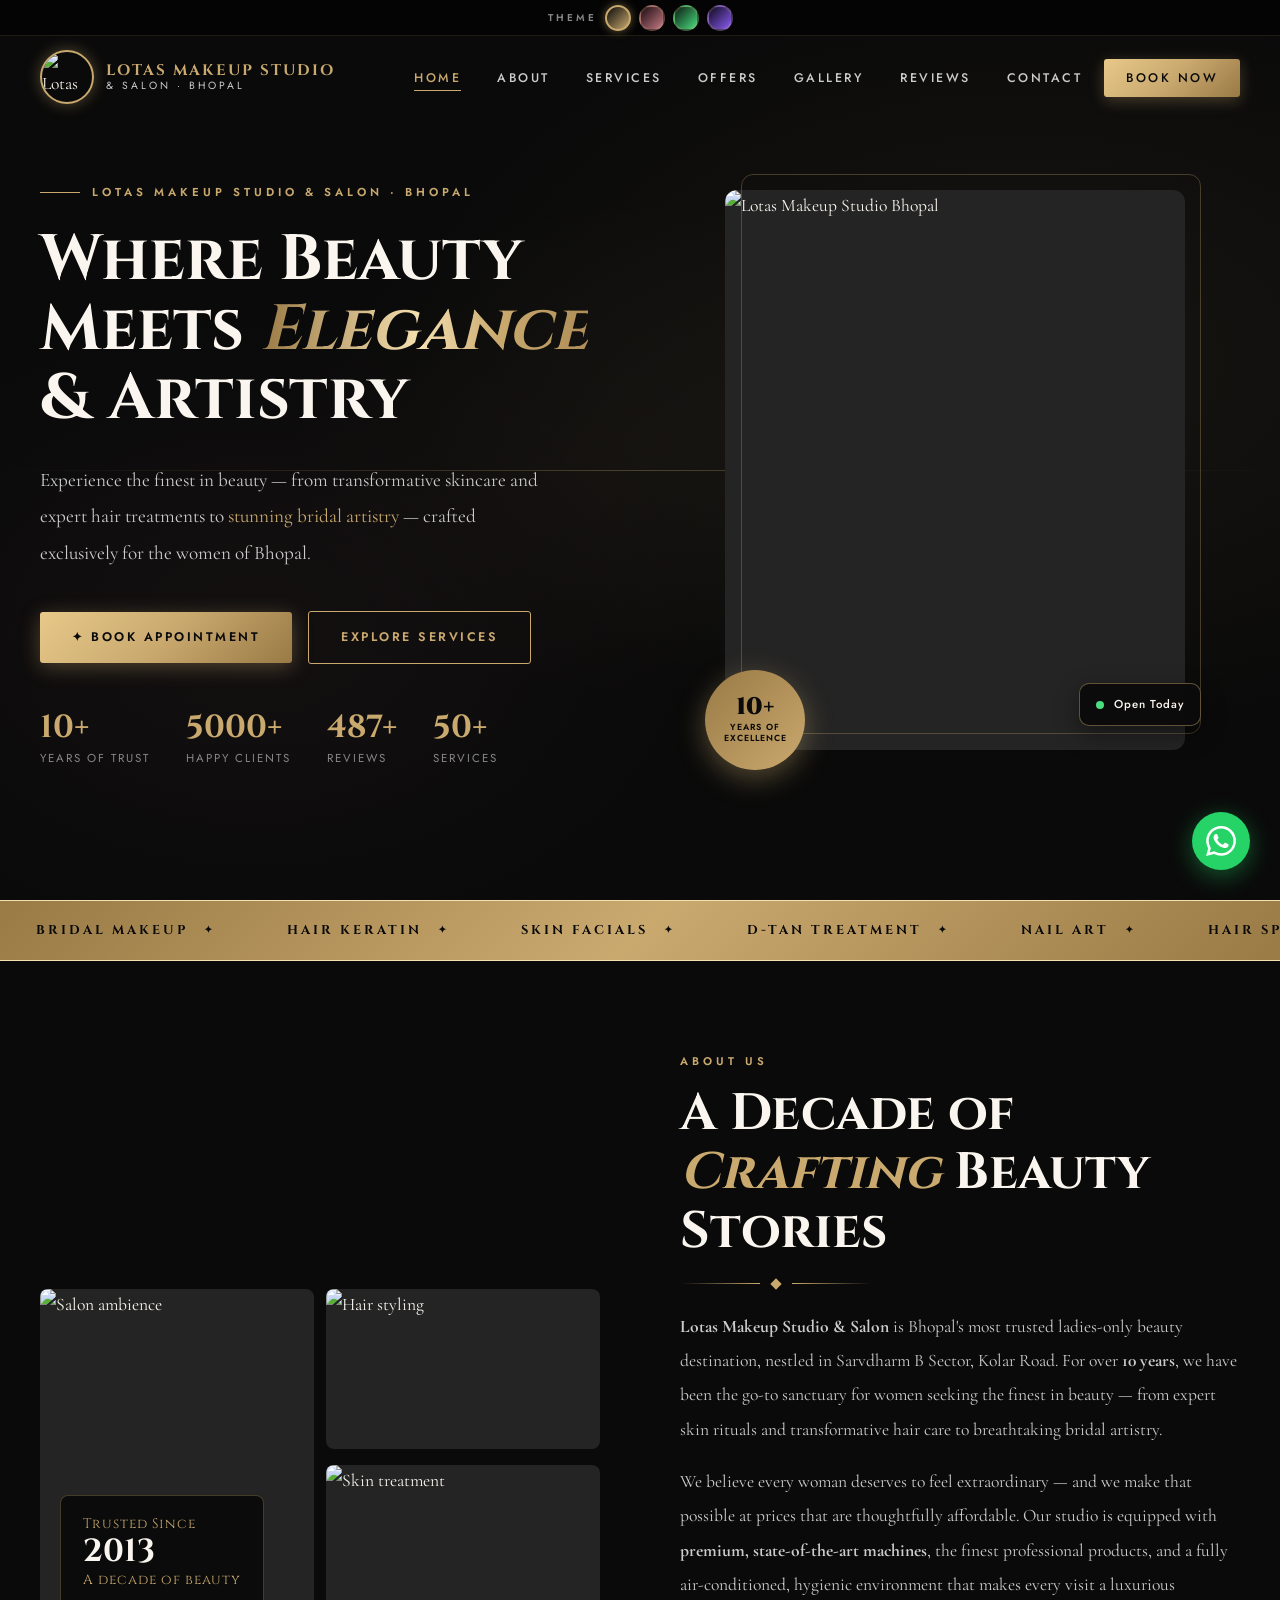
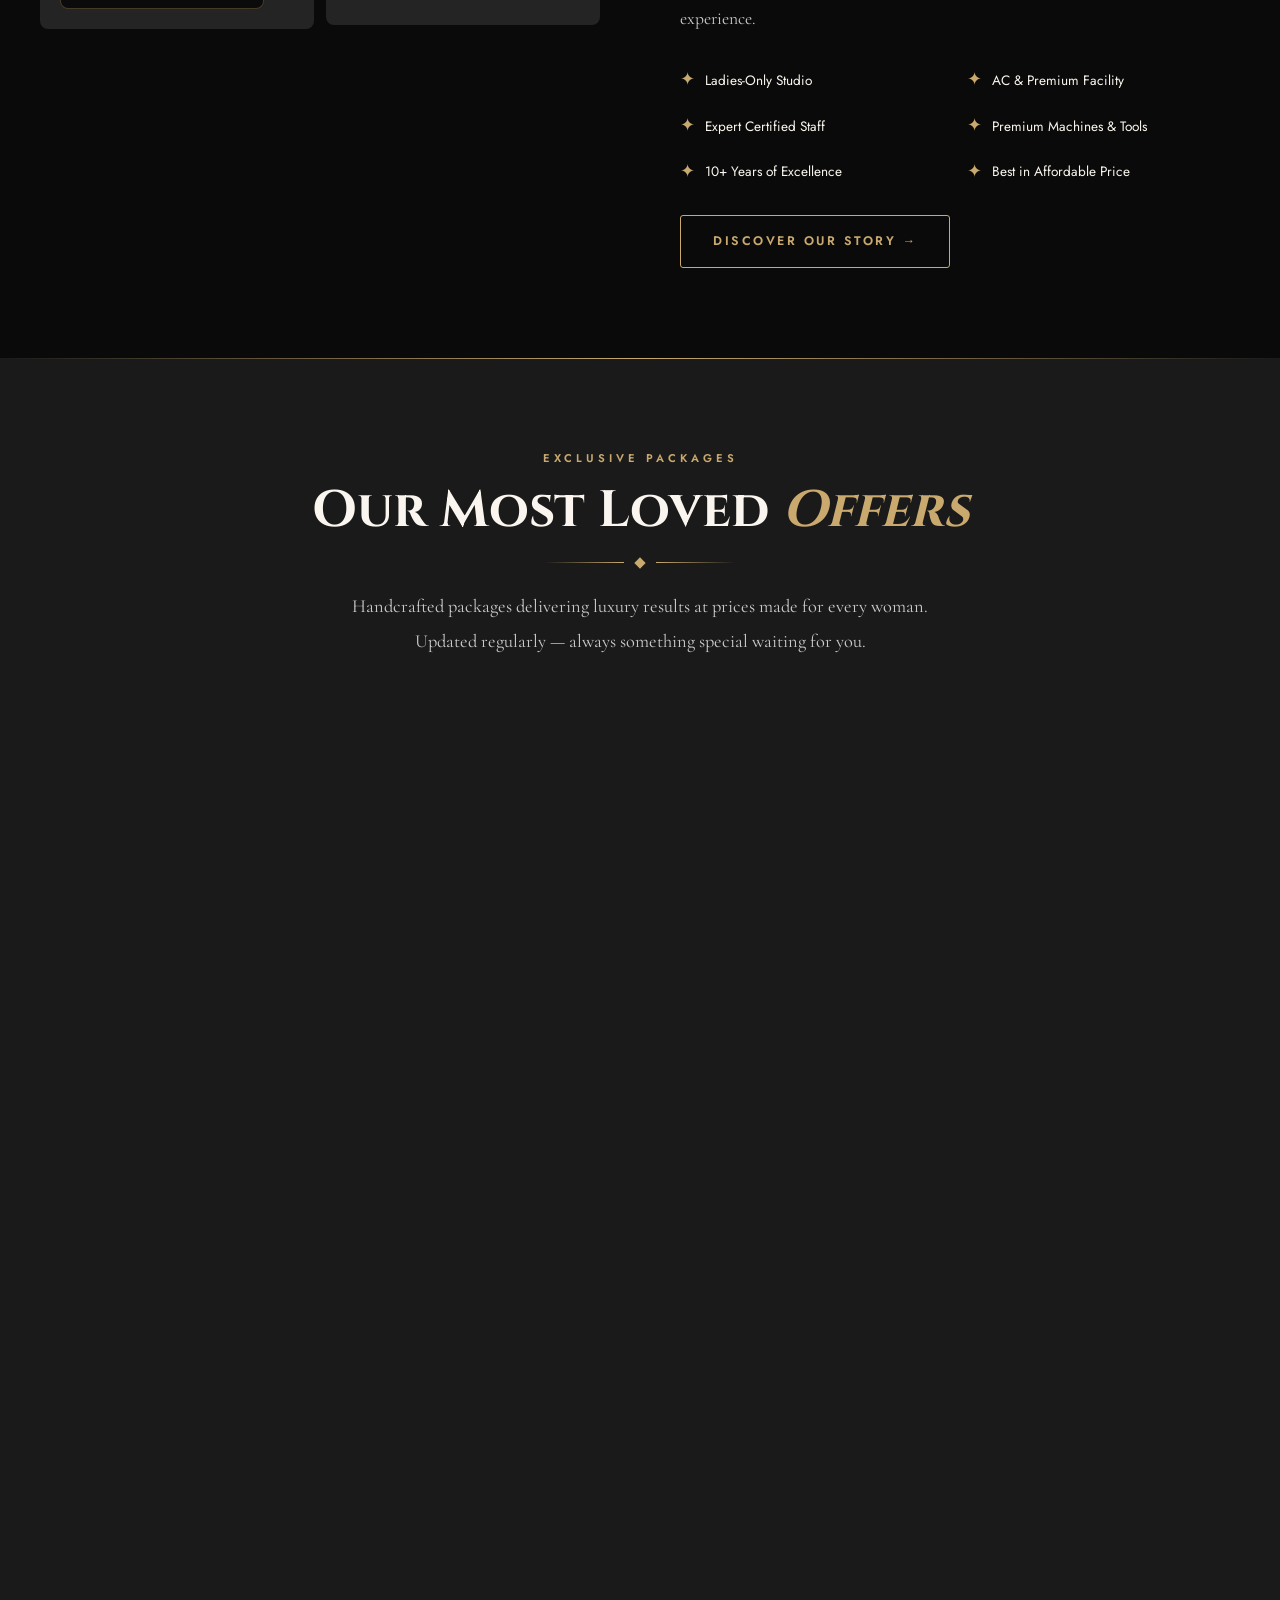
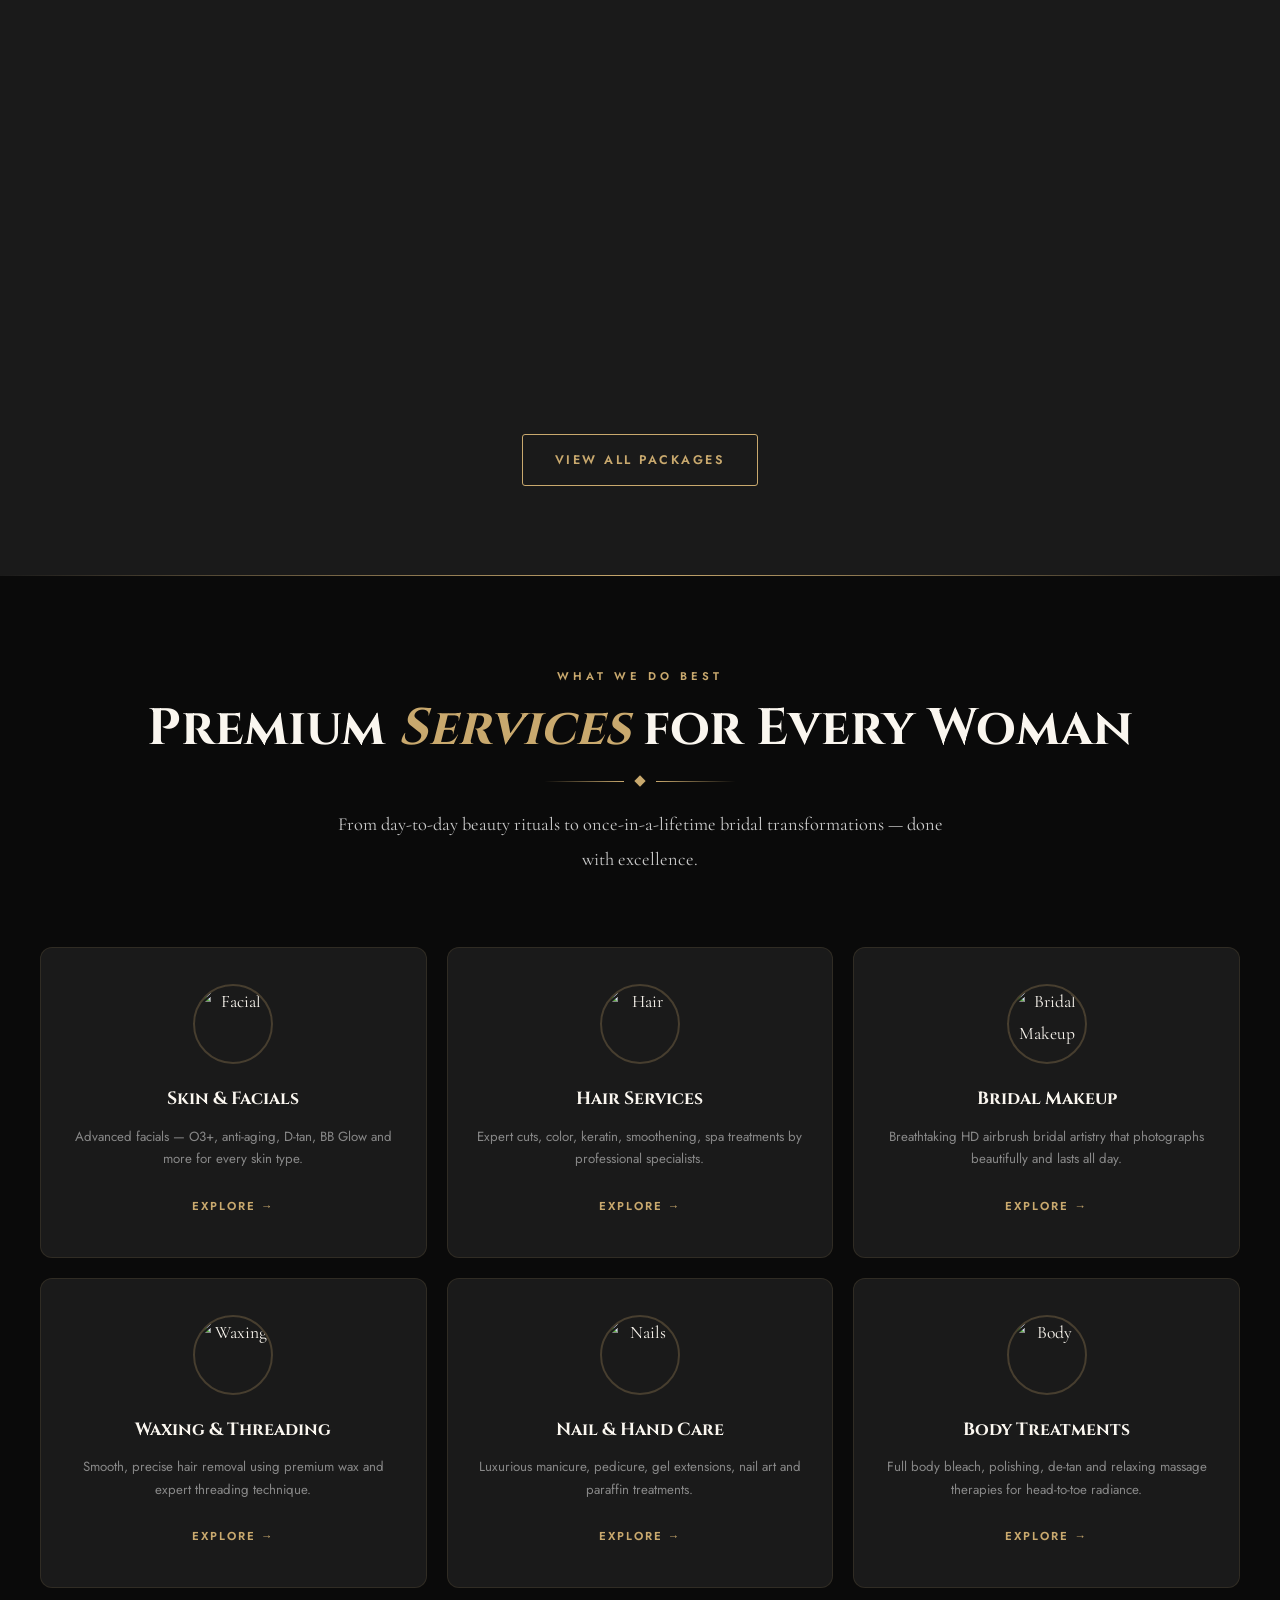
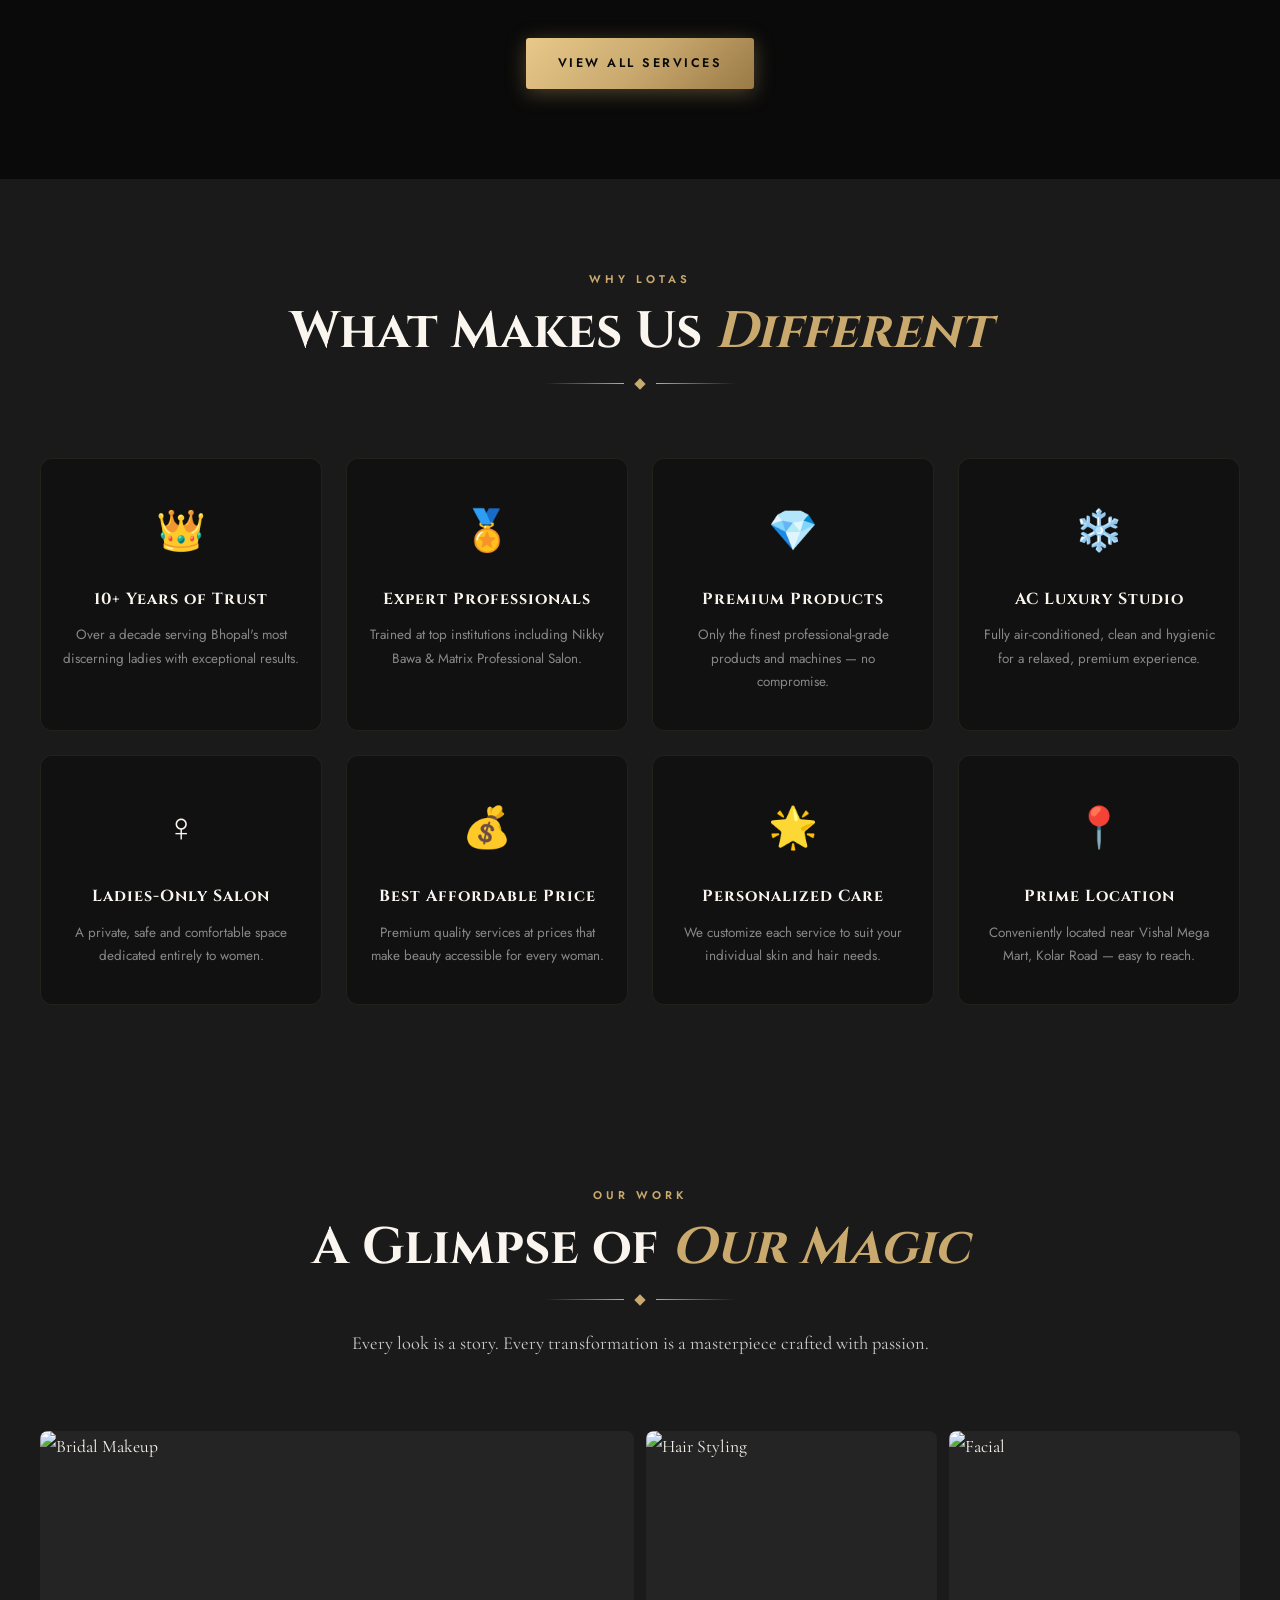
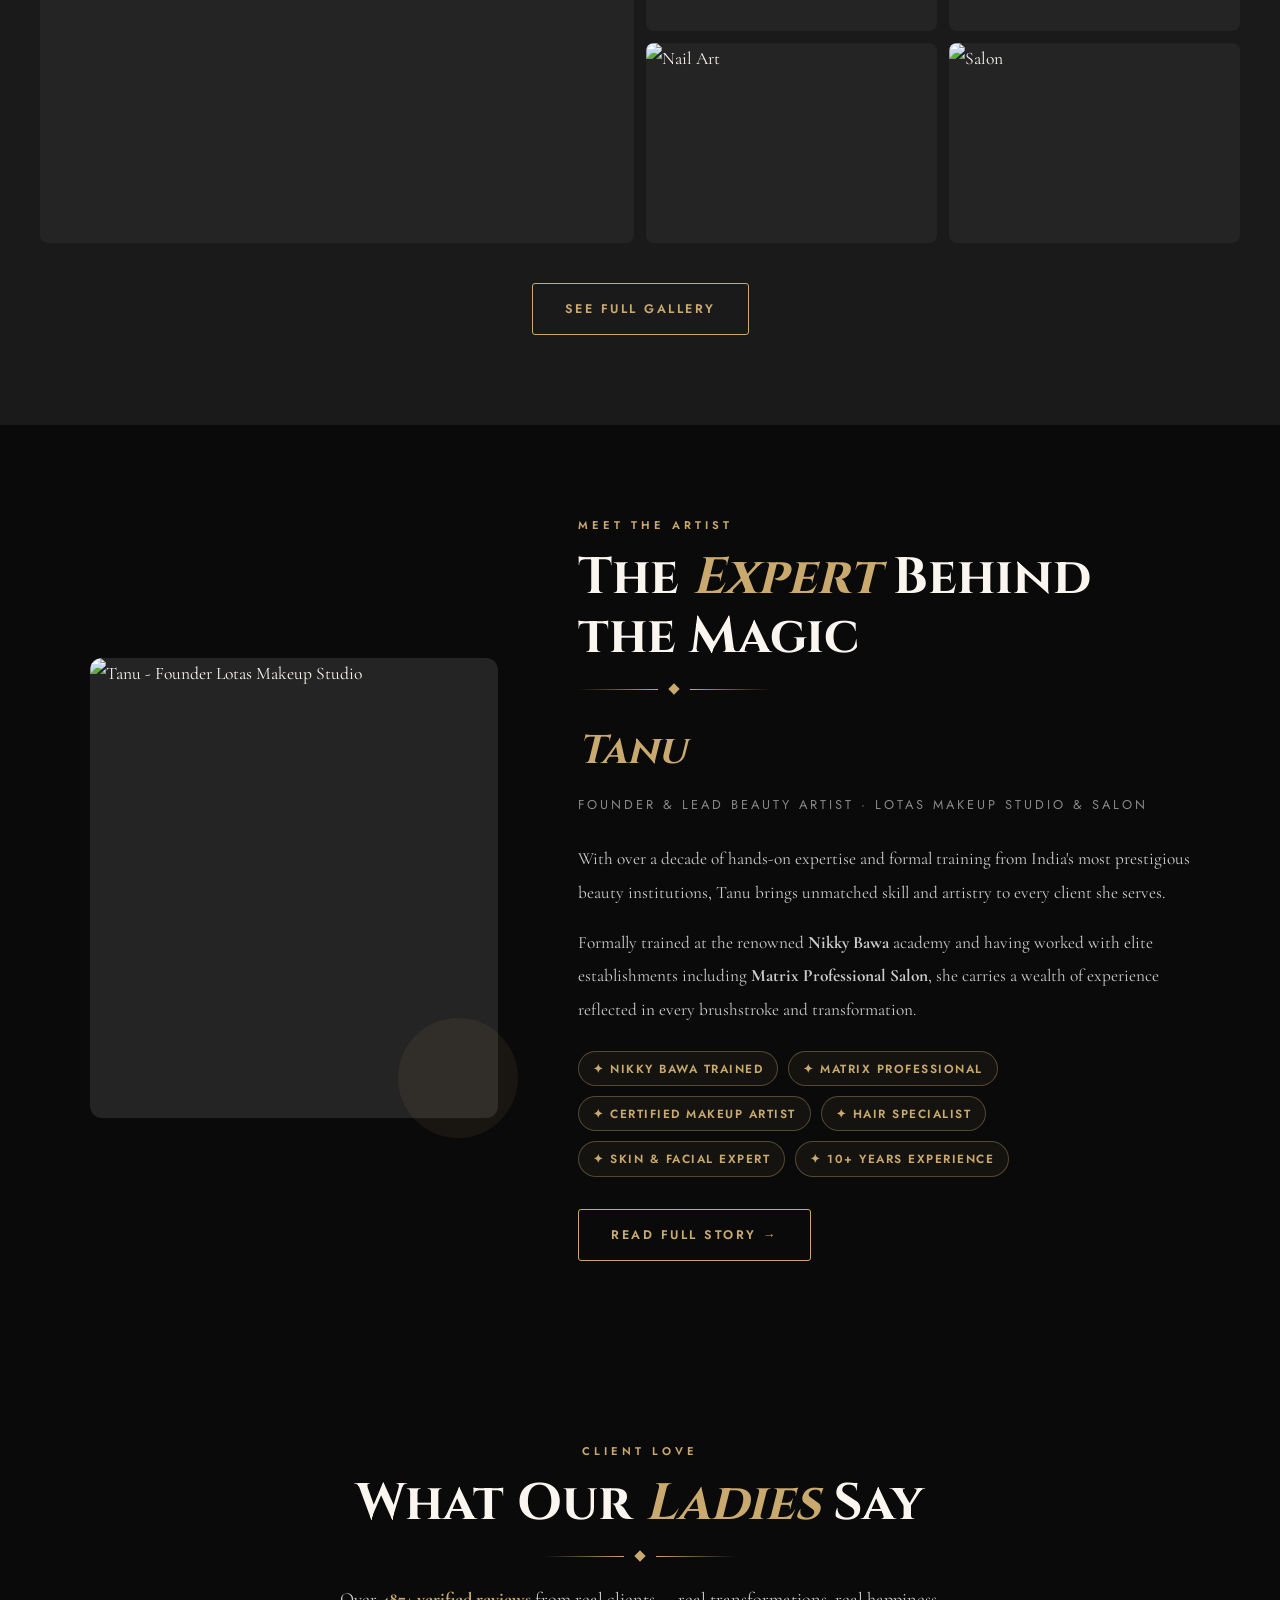
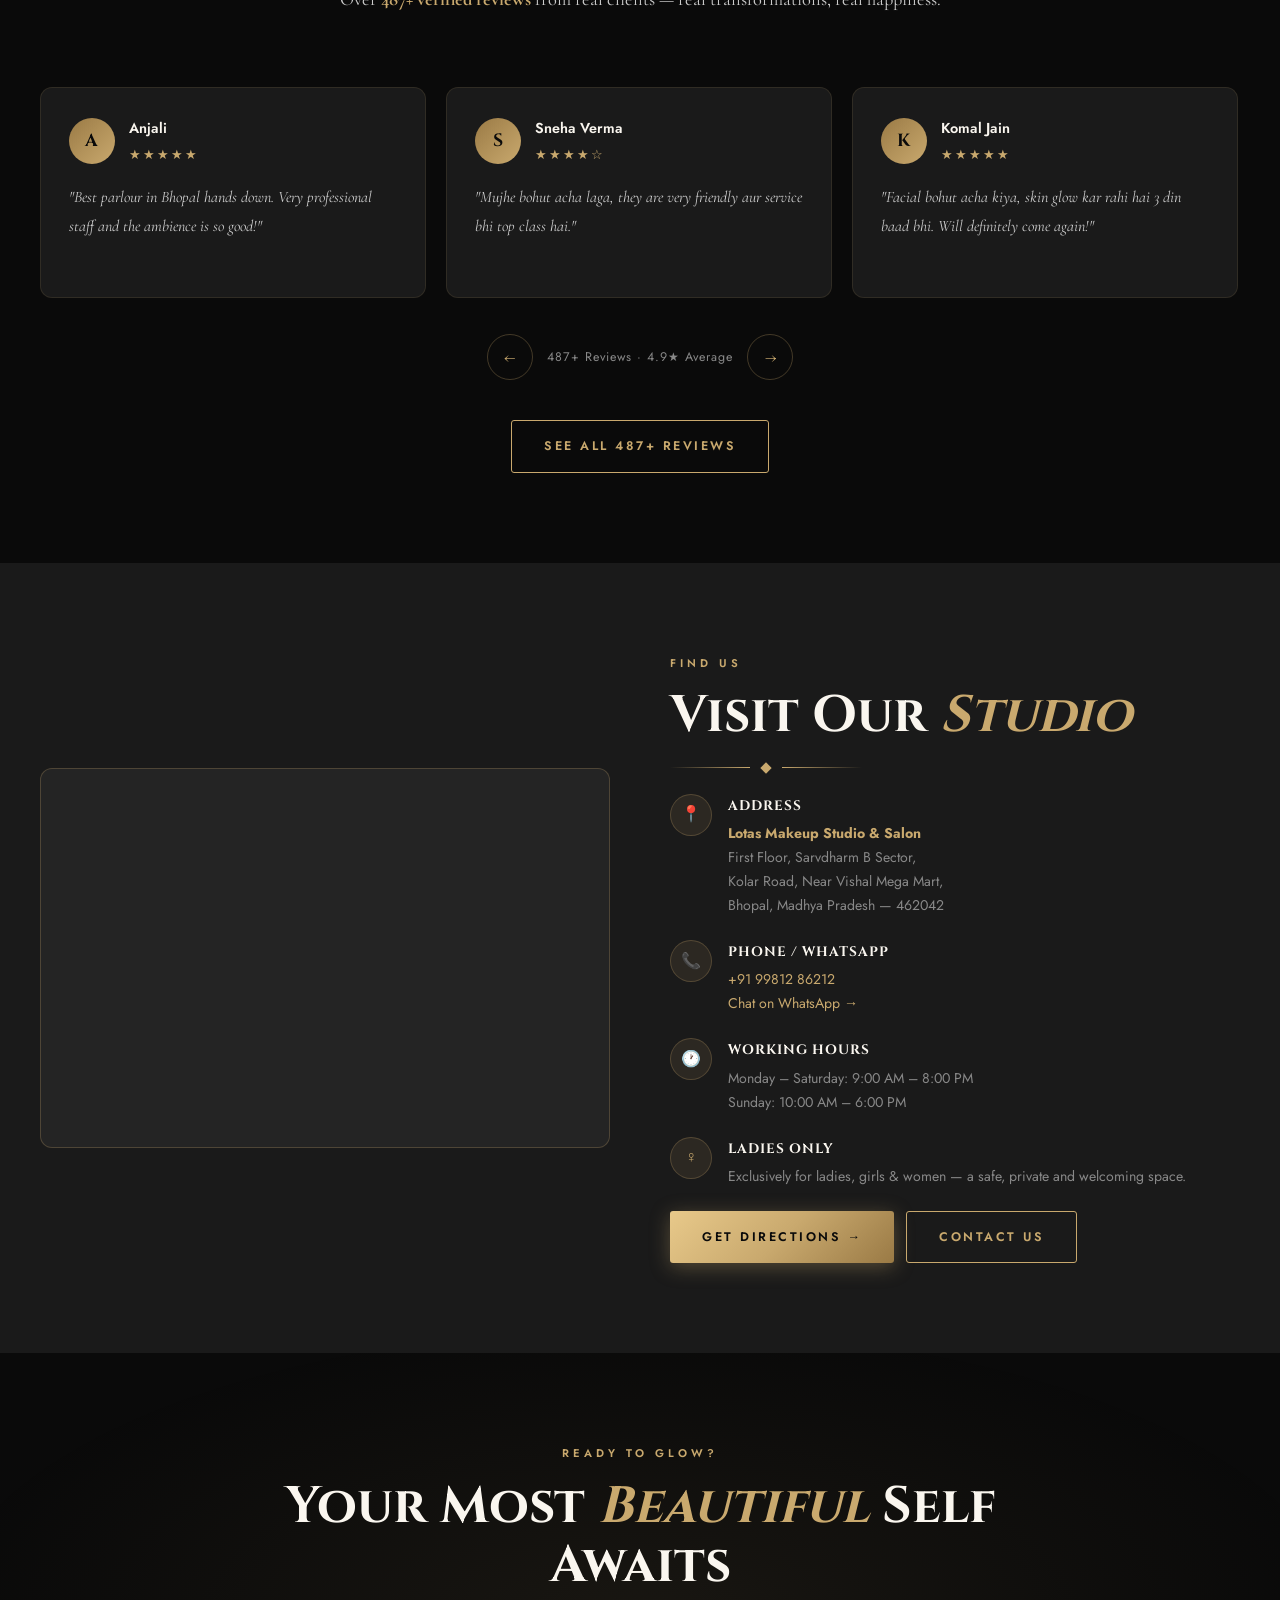
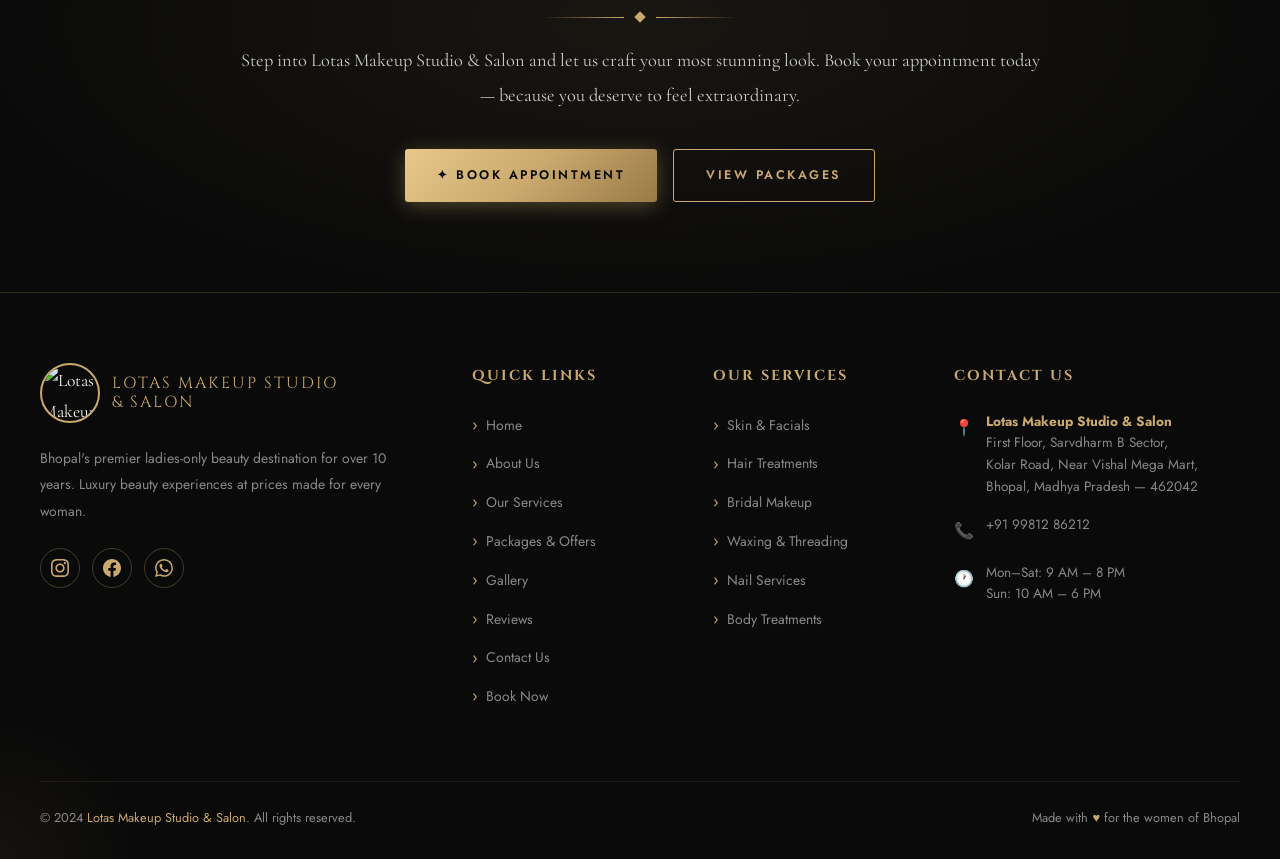
==== commit 1b35bee4: "Update index.html" ====
--- a/index.html
+++ b/index.html
@@ -376,8 +376,8 @@
         <div class="location-info-text">
           <h4>Phone / WhatsApp</h4>
           <p>
-            <a href="tel:+91XXXXXXXXXX" style="color:var(--gold)">+91 XXXXX XXXXX</a><br/>
-            <a href="https://wa.me/91XXXXXXXXXX?text=Hi%20Lotas%20Makeup%20Studio!%20I%20want%20to%20know%20more%20about%20your%20services%20and%20book%20an%20appointment." style="color:var(--gold)">Chat on WhatsApp →</a>
+            <a href="tel:+919981286212" style="color:var(--gold)">+91 99812 86212</a><br/>
+            <a href="https://wa.me/919981286212?text=Hi%20Lotas%20Makeup%20Studio!%20I%20want%20to%20know%20more%20about%20your%20services%20and%20book%20an%20appointment." style="color:var(--gold)">Chat on WhatsApp →</a>
           </p>
         </div>
       </div>
@@ -429,7 +429,7 @@
       <div class="footer-social">
         <a href="#" aria-label="Instagram"><svg xmlns="http://www.w3.org/2000/svg" width="18" height="18" fill="currentColor" viewBox="0 0 24 24"><path d="M12 2.163c3.204 0 3.584.012 4.85.07 3.252.148 4.771 1.691 4.919 4.919.058 1.265.069 1.645.069 4.849 0 3.205-.012 3.584-.069 4.849-.149 3.225-1.664 4.771-4.919 4.919-1.266.058-1.644.07-4.85.07-3.204 0-3.584-.012-4.849-.07-3.26-.149-4.771-1.699-4.919-4.92-.058-1.265-.07-1.644-.07-4.849 0-3.204.013-3.583.07-4.849.149-3.227 1.664-4.771 4.919-4.919 1.266-.057 1.645-.069 4.849-.069zm0-2.163c-3.259 0-3.667.014-4.947.072-4.358.2-6.78 2.618-6.98 6.98-.059 1.281-.073 1.689-.073 4.948 0 3.259.014 3.668.072 4.948.2 4.358 2.618 6.78 6.98 6.98 1.281.058 1.689.072 4.948.072 3.259 0 3.668-.014 4.948-.072 4.354-.2 6.782-2.618 6.979-6.98.059-1.28.073-1.689.073-4.948 0-3.259-.014-3.667-.072-4.947-.196-4.354-2.617-6.78-6.979-6.98-1.281-.059-1.69-.073-4.949-.073zm0 5.838c-3.403 0-6.162 2.759-6.162 6.162s2.759 6.163 6.162 6.163 6.162-2.759 6.162-6.163c0-3.403-2.759-6.162-6.162-6.162zm0 10.162c-2.209 0-4-1.79-4-4 0-2.209 1.791-4 4-4s4 1.791 4 4c0 2.21-1.791 4-4 4zm6.406-11.845c-.796 0-1.441.645-1.441 1.44s.645 1.44 1.441 1.44c.795 0 1.439-.645 1.439-1.44s-.644-1.44-1.439-1.44z"/></svg></a>
         <a href="#" aria-label="Facebook"><svg xmlns="http://www.w3.org/2000/svg" width="18" height="18" fill="currentColor" viewBox="0 0 24 24"><path d="M24 12.073c0-6.627-5.373-12-12-12s-12 5.373-12 12c0 5.99 4.388 10.954 10.125 11.854v-8.385H7.078v-3.47h3.047V9.43c0-3.007 1.792-4.669 4.533-4.669 1.312 0 2.686.235 2.686.235v2.953H15.83c-1.491 0-1.956.925-1.956 1.874v2.25h3.328l-.532 3.47h-2.796v8.385C19.612 23.027 24 18.062 24 12.073z"/></svg></a>
-        <a href="https://wa.me/91XXXXXXXXXX?text=Hi%20Lotas%20Makeup%20Studio!" aria-label="WhatsApp"><svg xmlns="http://www.w3.org/2000/svg" width="18" height="18" fill="currentColor" viewBox="0 0 24 24"><path d="M17.472 14.382c-.297-.149-1.758-.867-2.03-.967-.273-.099-.471-.148-.67.15-.197.297-.767.966-.94 1.164-.173.199-.347.223-.644.075-.297-.15-1.255-.463-2.39-1.475-.883-.788-1.48-1.761-1.653-2.059-.173-.297-.018-.458.13-.606.134-.133.298-.347.446-.52.149-.174.198-.298.298-.497.099-.198.05-.371-.025-.52-.075-.149-.669-1.612-.916-2.207-.242-.579-.487-.5-.669-.51-.173-.008-.371-.01-.57-.01-.198 0-.52.074-.792.372-.272.297-1.04 1.016-1.04 2.479 0 1.462 1.065 2.875 1.213 3.074.149.198 2.096 3.2 5.077 4.487.709.306 1.262.489 1.694.625.712.227 1.36.195 1.871.118.571-.085 1.758-.719 2.006-1.413.248-.694.248-1.289.173-1.413-.074-.124-.272-.198-.57-.347m-5.421 7.403h-.004a9.87 9.87 0 01-5.031-1.378l-.361-.214-3.741.982.998-3.648-.235-.374a9.86 9.86 0 01-1.51-5.26c.001-5.45 4.436-9.884 9.888-9.884 2.64 0 5.122 1.03 6.988 2.898a9.825 9.825 0 012.893 6.994c-.003 5.45-4.437 9.884-9.885 9.884m8.413-18.297A11.815 11.815 0 0012.05 0C5.495 0 .16 5.335.157 11.892c0 2.096.547 4.142 1.588 5.945L.057 24l6.305-1.654a11.882 11.882 0 005.683 1.448h.005c6.554 0 11.89-5.335 11.893-11.893a11.821 11.821 0 00-3.48-8.413z"/></svg></a>
+        <a href="https://wa.me/919981286212?text=Hi%20Lotas%20Makeup%20Studio!" aria-label="WhatsApp"><svg xmlns="http://www.w3.org/2000/svg" width="18" height="18" fill="currentColor" viewBox="0 0 24 24"><path d="M17.472 14.382c-.297-.149-1.758-.867-2.03-.967-.273-.099-.471-.148-.67.15-.197.297-.767.966-.94 1.164-.173.199-.347.223-.644.075-.297-.15-1.255-.463-2.39-1.475-.883-.788-1.48-1.761-1.653-2.059-.173-.297-.018-.458.13-.606.134-.133.298-.347.446-.52.149-.174.198-.298.298-.497.099-.198.05-.371-.025-.52-.075-.149-.669-1.612-.916-2.207-.242-.579-.487-.5-.669-.51-.173-.008-.371-.01-.57-.01-.198 0-.52.074-.792.372-.272.297-1.04 1.016-1.04 2.479 0 1.462 1.065 2.875 1.213 3.074.149.198 2.096 3.2 5.077 4.487.709.306 1.262.489 1.694.625.712.227 1.36.195 1.871.118.571-.085 1.758-.719 2.006-1.413.248-.694.248-1.289.173-1.413-.074-.124-.272-.198-.57-.347m-5.421 7.403h-.004a9.87 9.87 0 01-5.031-1.378l-.361-.214-3.741.982.998-3.648-.235-.374a9.86 9.86 0 01-1.51-5.26c.001-5.45 4.436-9.884 9.888-9.884 2.64 0 5.122 1.03 6.988 2.898a9.825 9.825 0 012.893 6.994c-.003 5.45-4.437 9.884-9.885 9.884m8.413-18.297A11.815 11.815 0 0012.05 0C5.495 0 .16 5.335.157 11.892c0 2.096.547 4.142 1.588 5.945L.057 24l6.305-1.654a11.882 11.882 0 005.683 1.448h.005c6.554 0 11.89-5.335 11.893-11.893a11.821 11.821 0 00-3.48-8.413z"/></svg></a>
       </div>
     </div>
     <div class="footer-col">
@@ -464,7 +464,7 @@
       </div>
       <div class="footer-contact-item">
         <span class="icon">📞</span>
-        <p><a href="tel:+91XXXXXXXXXX" style="color:var(--grey)">+91 XXXXX XXXXX</a></p>
+        <p><a href="tel:+919981286212" style="color:var(--grey)">+91 99812 86212</a></p>
       </div>
       <div class="footer-contact-item">
         <span class="icon">🕐</span>
@@ -478,7 +478,7 @@
   </div>
 </footer>
 
-<a href="https://wa.me/91XXXXXXXXXX?text=Hi%20Lotas%20Makeup%20Studio!%20I%20am%20interested%20in%20your%20beauty%20services.%20Please%20help%20me%20with%20more%20information%20and%20booking." class="whatsapp-float" target="_blank" rel="noopener" aria-label="Chat on WhatsApp">
+<a href="https://wa.me/919981286212?text=Hi%20Lotas%20Makeup%20Studio!%20I%20am%20interested%20in%20your%20beauty%20services.%20Please%20help%20me%20with%20more%20information%20and%20booking." class="whatsapp-float" target="_blank" rel="noopener" aria-label="Chat on WhatsApp">
   <svg xmlns="http://www.w3.org/2000/svg" viewBox="0 0 24 24"><path d="M17.472 14.382c-.297-.149-1.758-.867-2.03-.967-.273-.099-.471-.148-.67.15-.197.297-.767.966-.94 1.164-.173.199-.347.223-.644.075-.297-.15-1.255-.463-2.39-1.475-.883-.788-1.48-1.761-1.653-2.059-.173-.297-.018-.458.13-.606.134-.133.298-.347.446-.52.149-.174.198-.298.298-.497.099-.198.05-.371-.025-.52-.075-.149-.669-1.612-.916-2.207-.242-.579-.487-.5-.669-.51-.173-.008-.371-.01-.57-.01-.198 0-.52.074-.792.372-.272.297-1.04 1.016-1.04 2.479 0 1.462 1.065 2.875 1.213 3.074.149.198 2.096 3.2 5.077 4.487.709.306 1.262.489 1.694.625.712.227 1.36.195 1.871.118.571-.085 1.758-.719 2.006-1.413.248-.694.248-1.289.173-1.413-.074-.124-.272-.198-.57-.347m-5.421 7.403h-.004a9.87 9.87 0 01-5.031-1.378l-.361-.214-3.741.982.998-3.648-.235-.374a9.86 9.86 0 01-1.51-5.26c.001-5.45 4.436-9.884 9.888-9.884 2.64 0 5.122 1.03 6.988 2.898a9.825 9.825 0 012.893 6.994c-.003 5.45-4.437 9.884-9.885 9.884m8.413-18.297A11.815 11.815 0 0012.05 0C5.495 0 .16 5.335.157 11.892c0 2.096.547 4.142 1.588 5.945L.057 24l6.305-1.654a11.882 11.882 0 005.683 1.448h.005c6.554 0 11.89-5.335 11.893-11.893a11.821 11.821 0 00-3.48-8.413z"/></svg>
 </a>
 
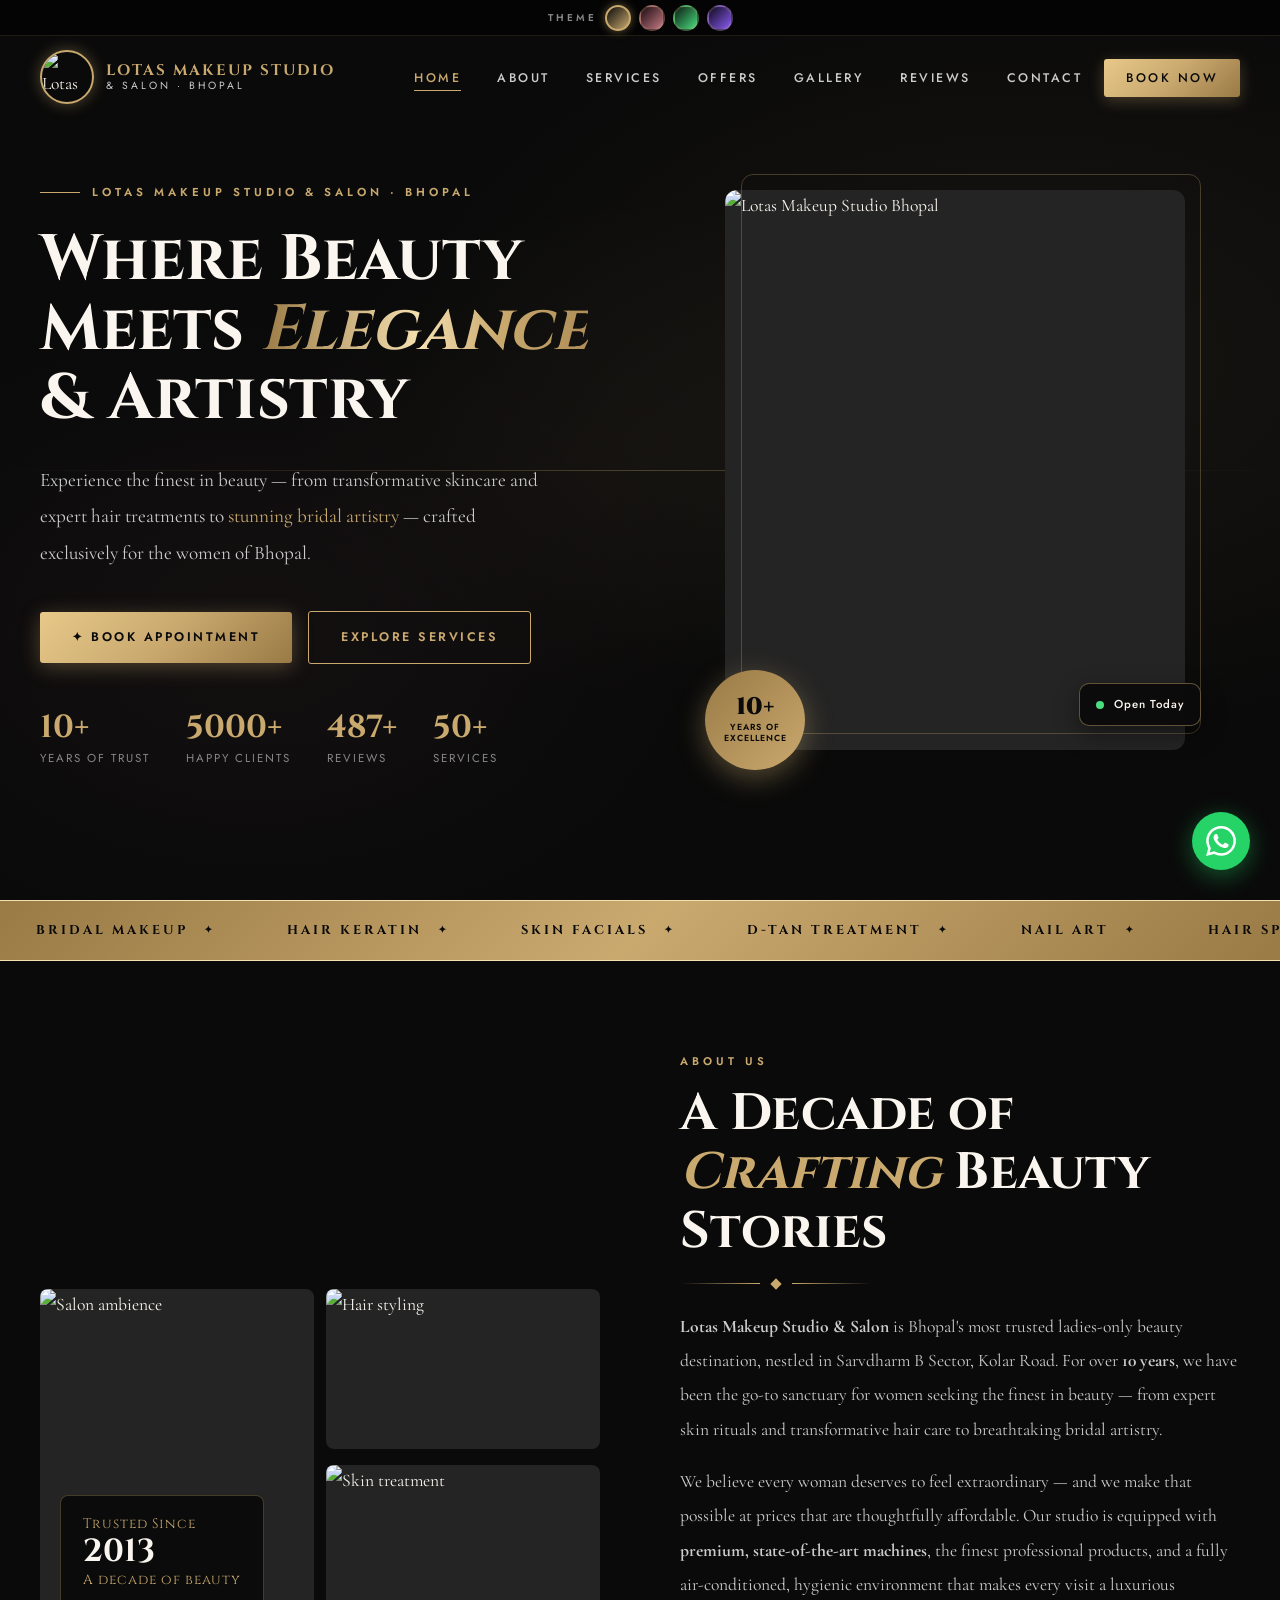
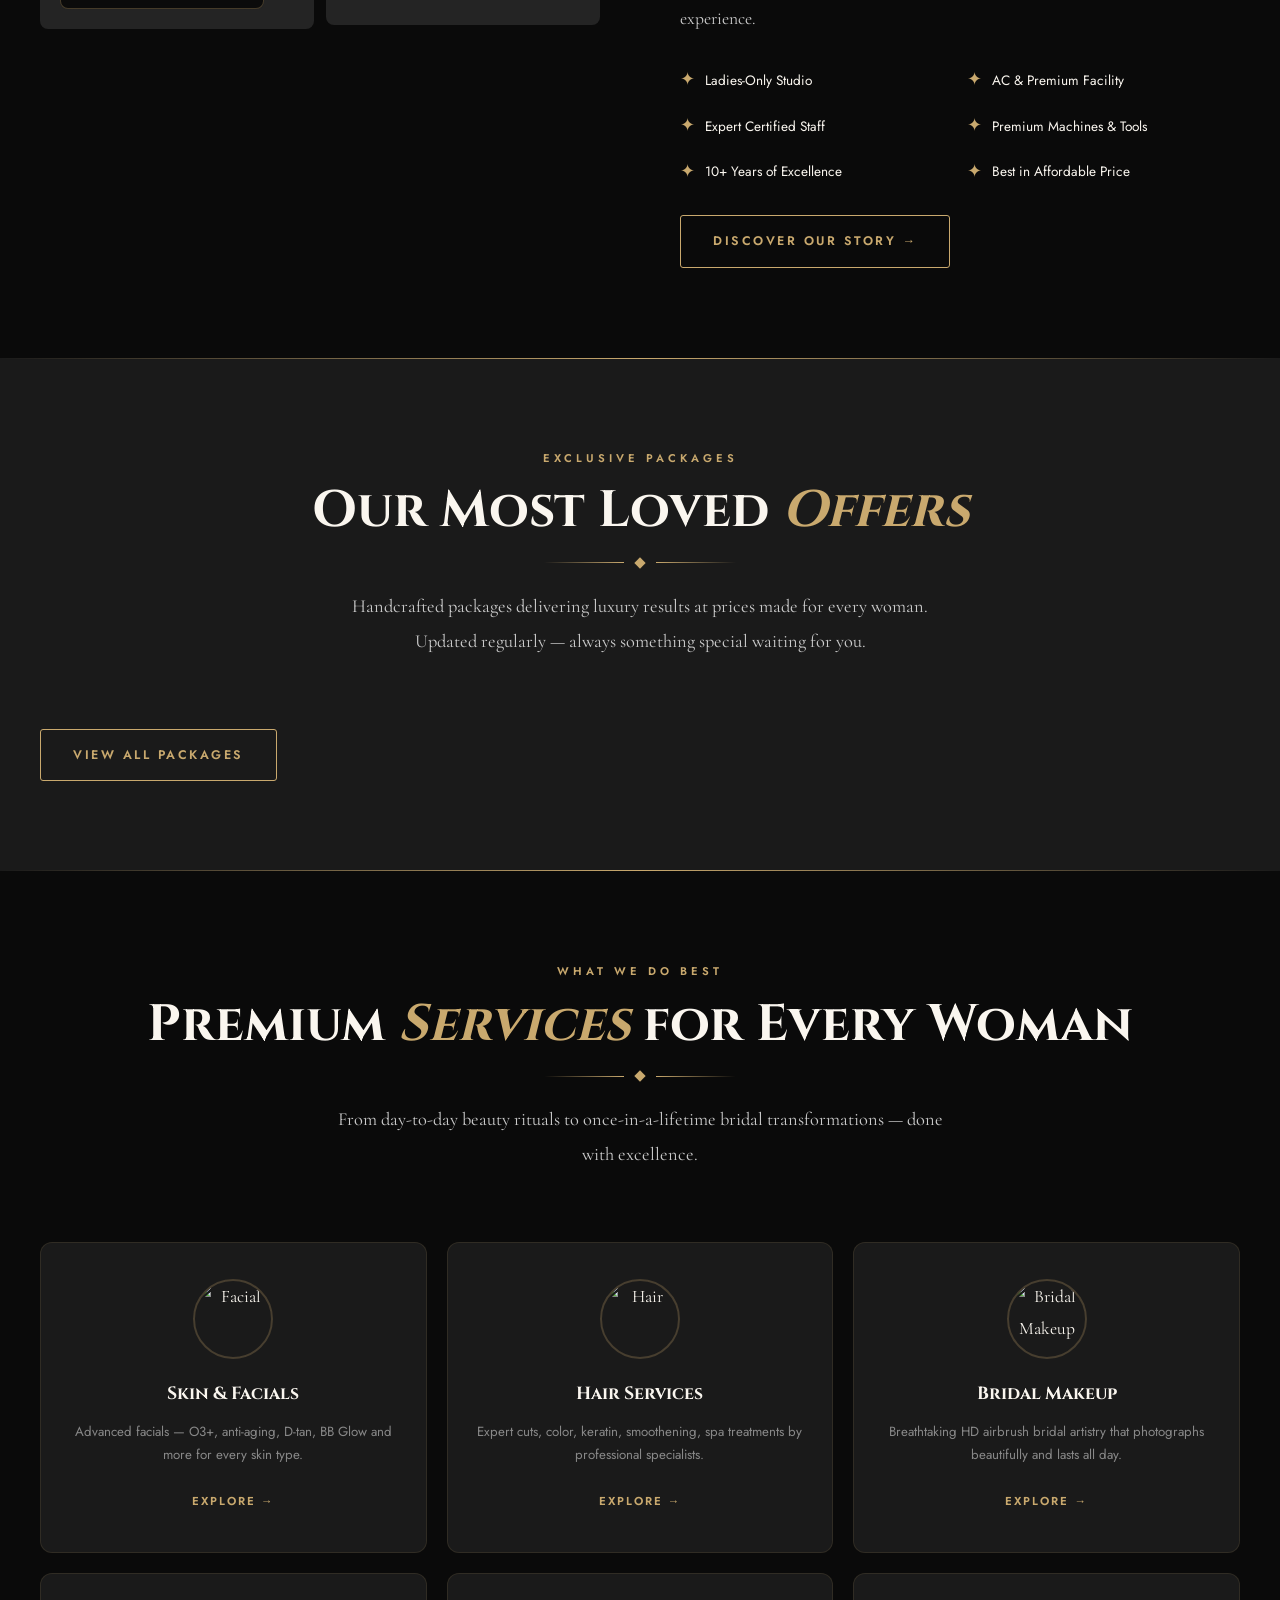
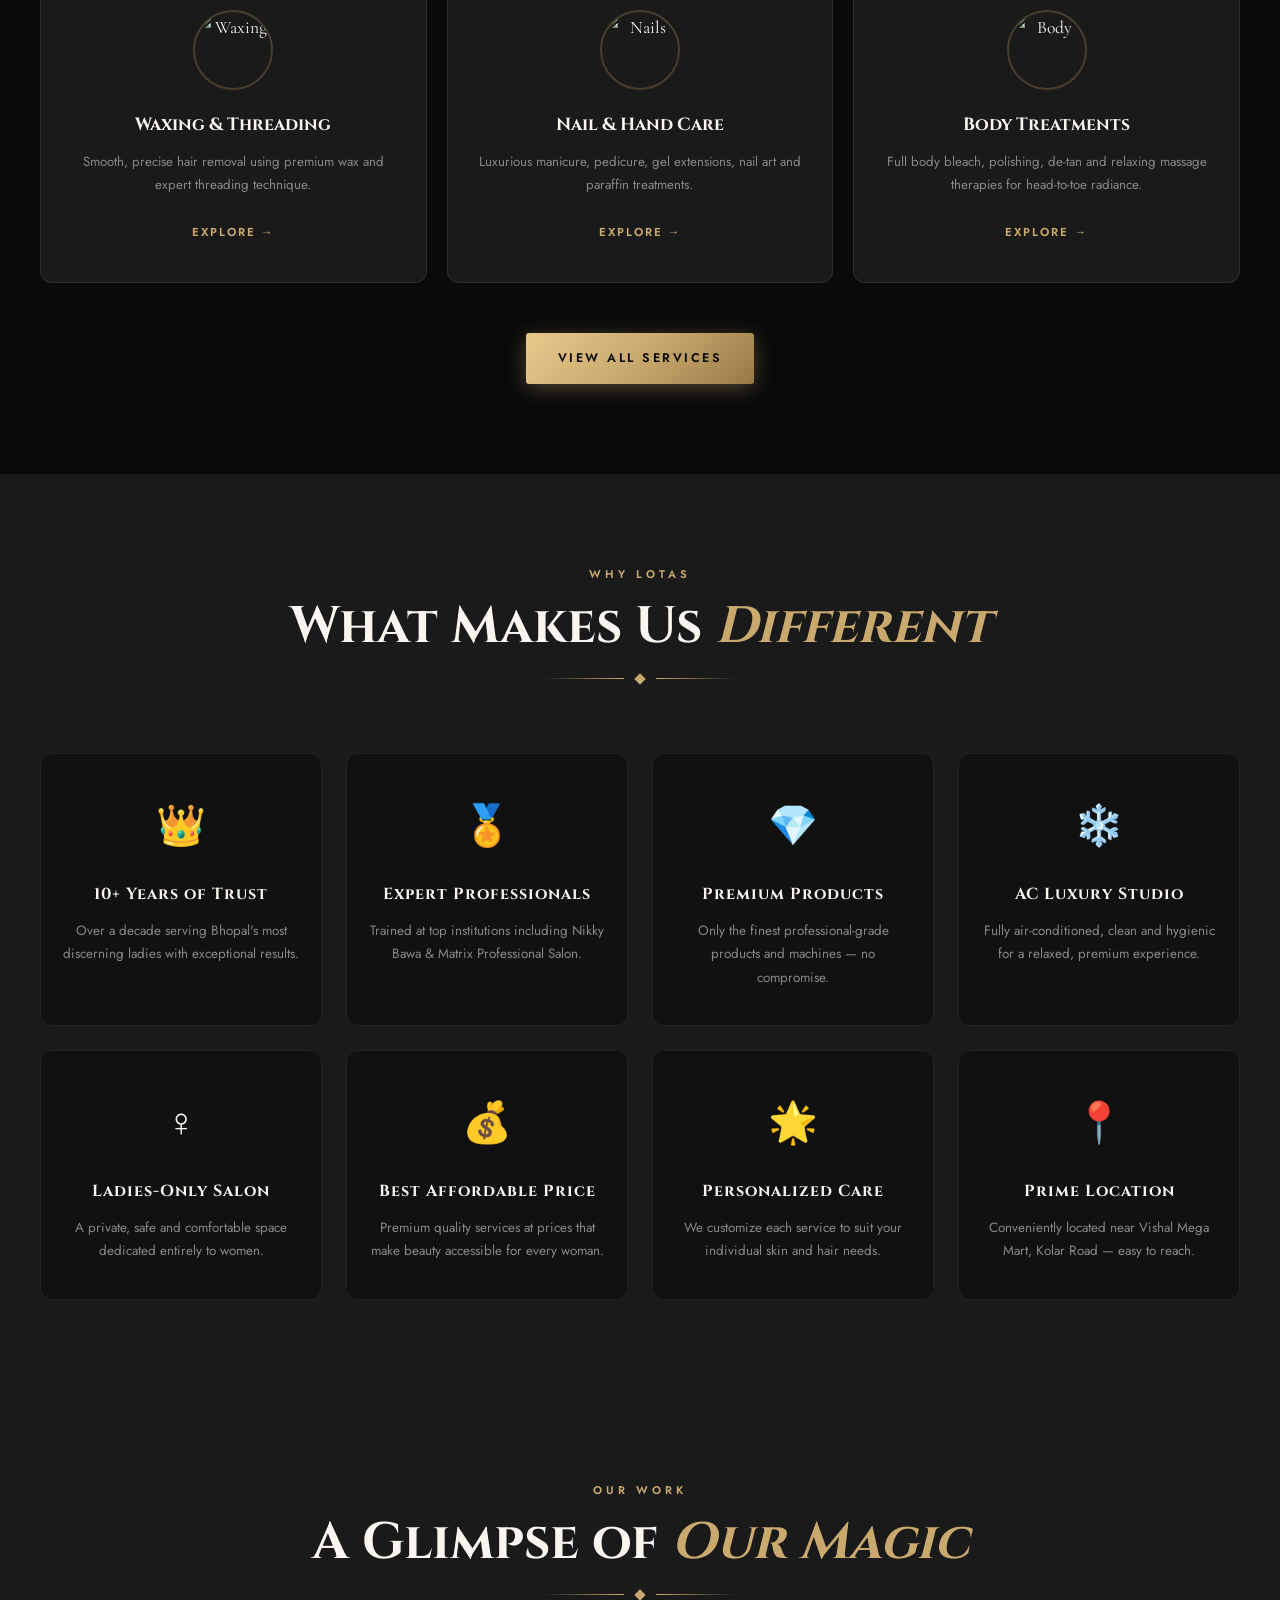
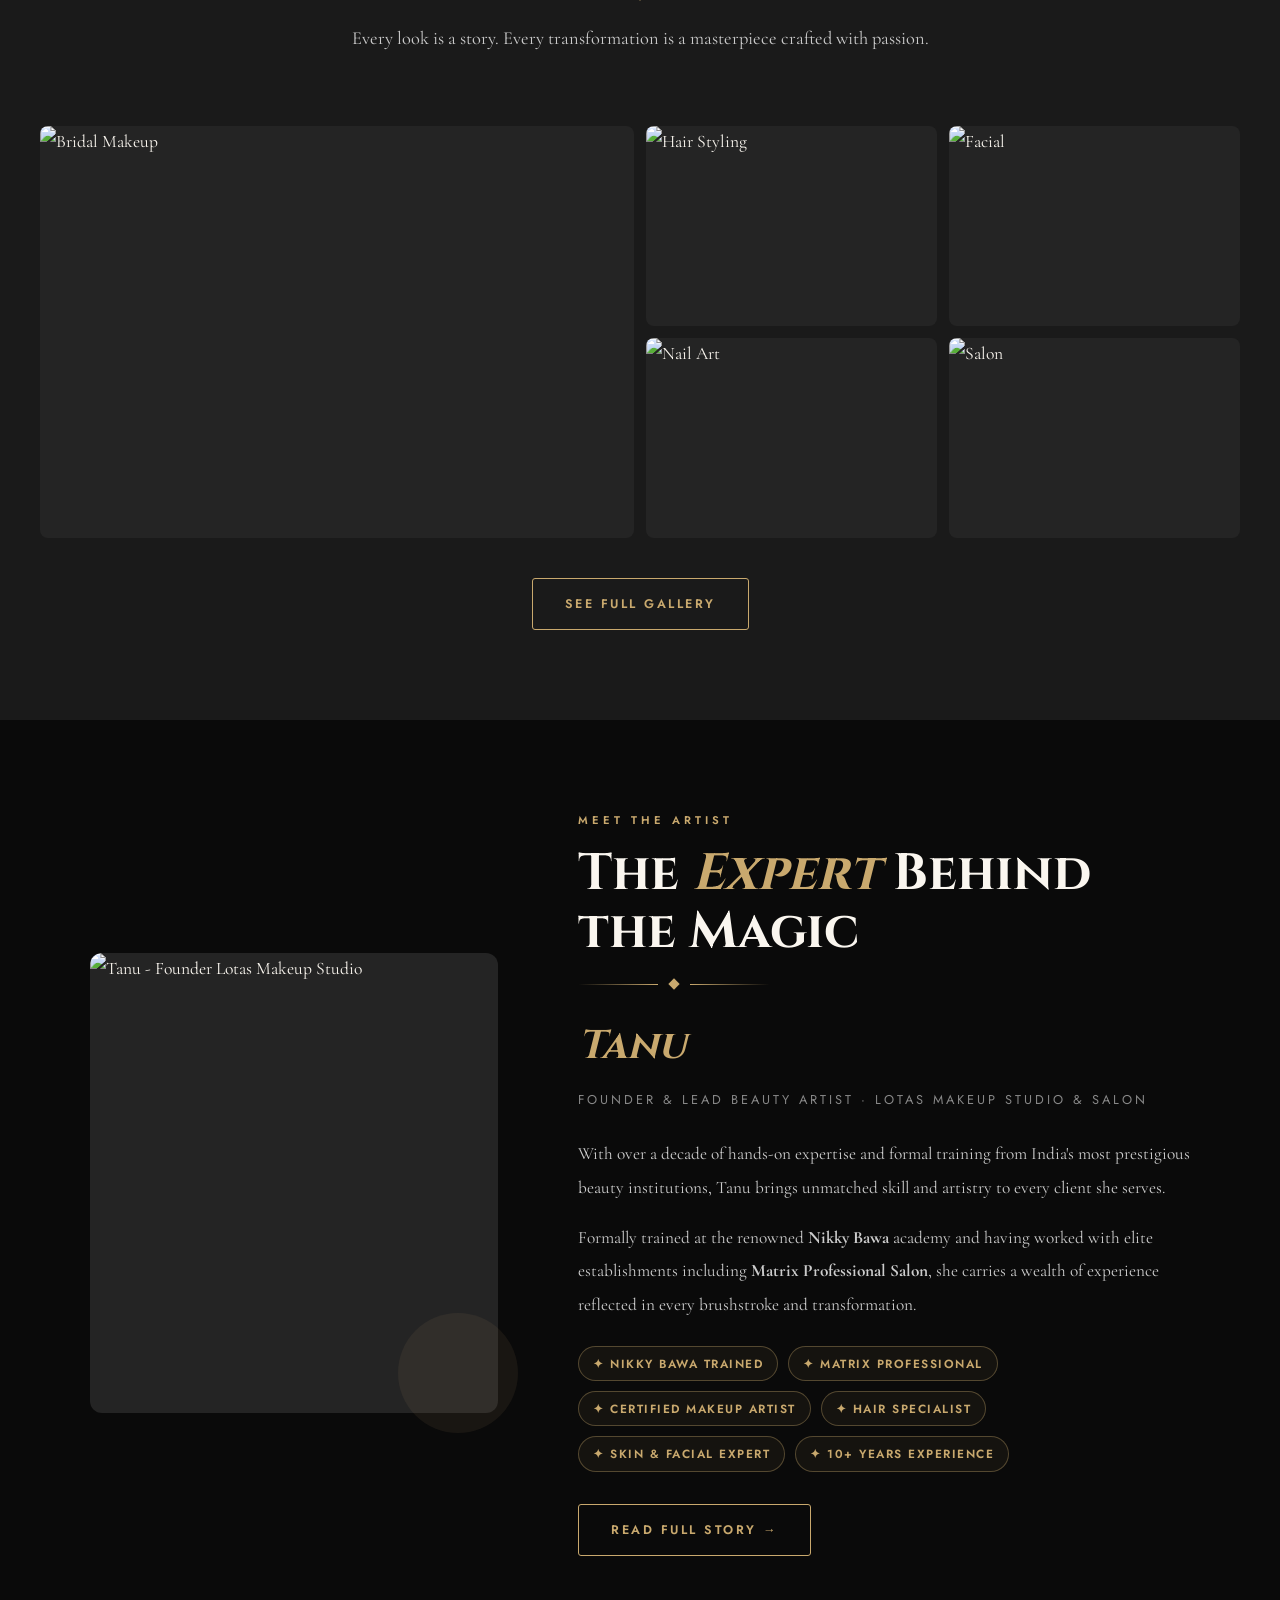
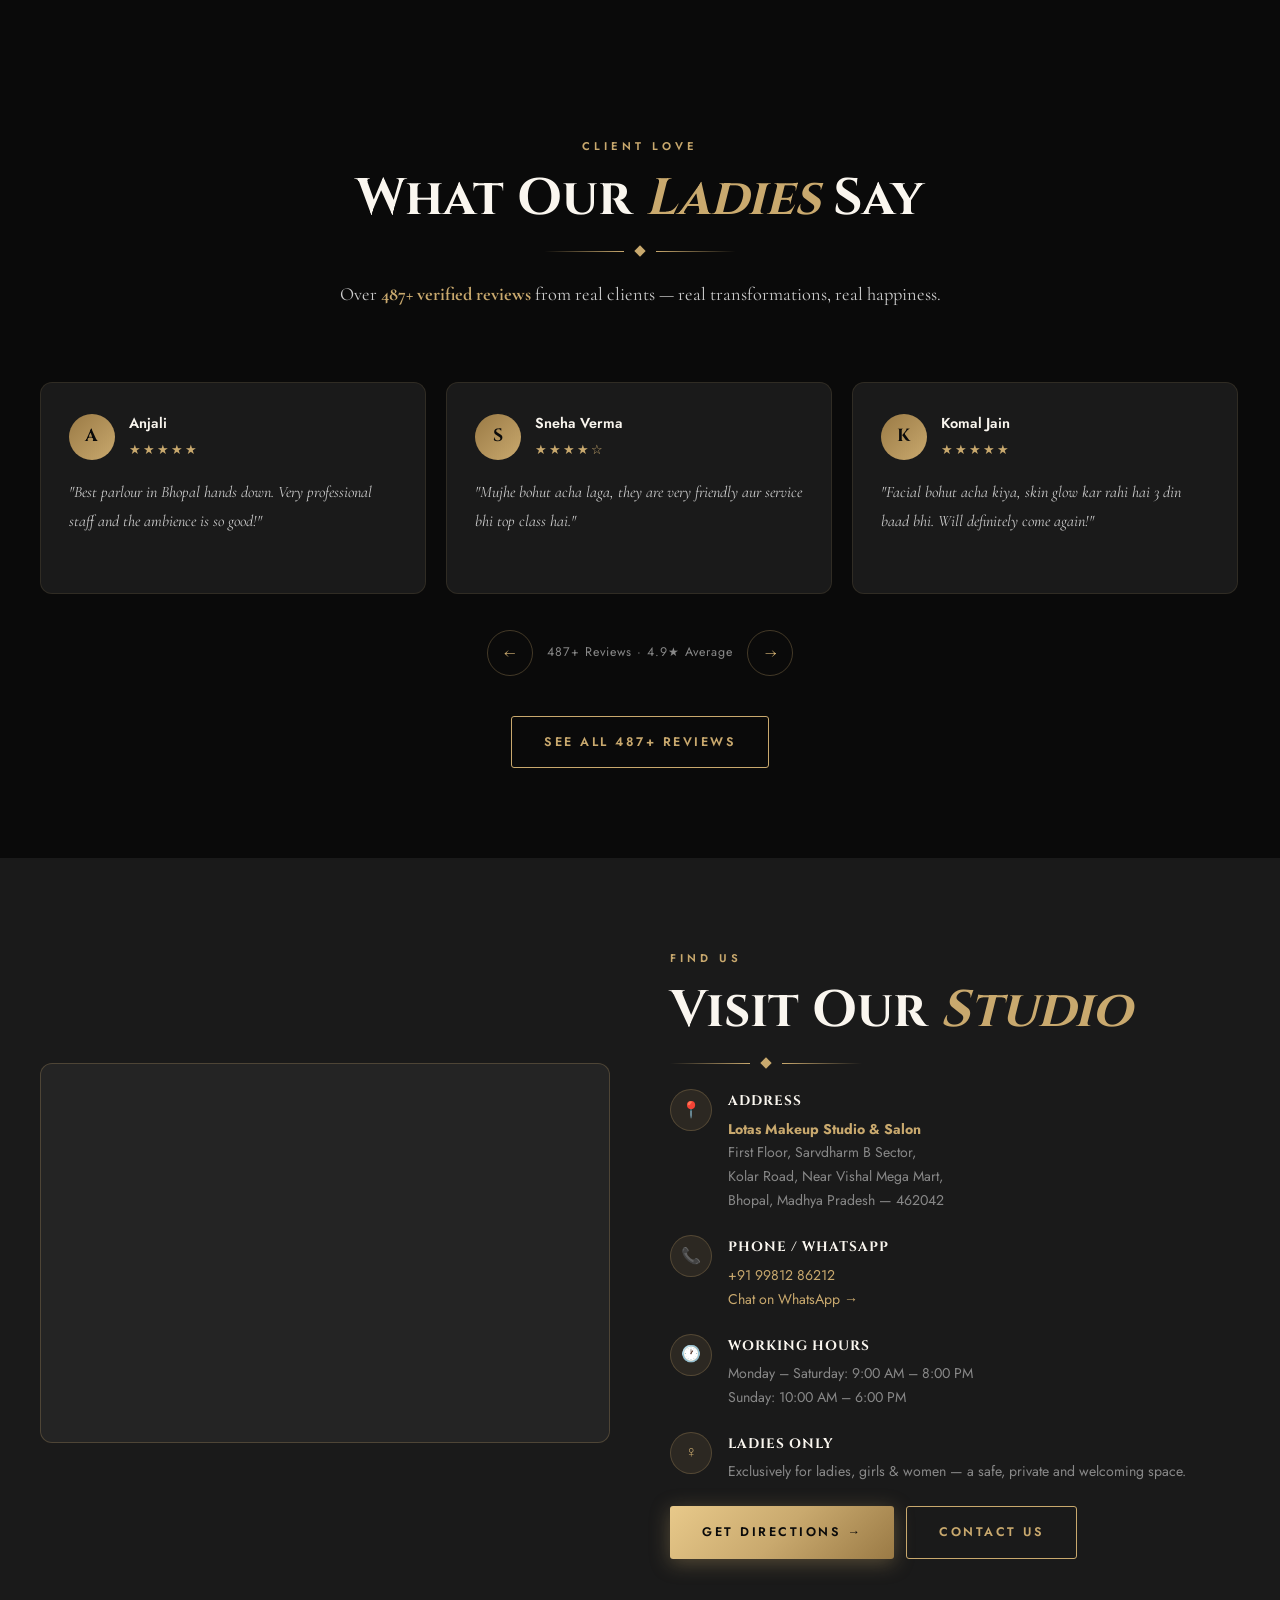
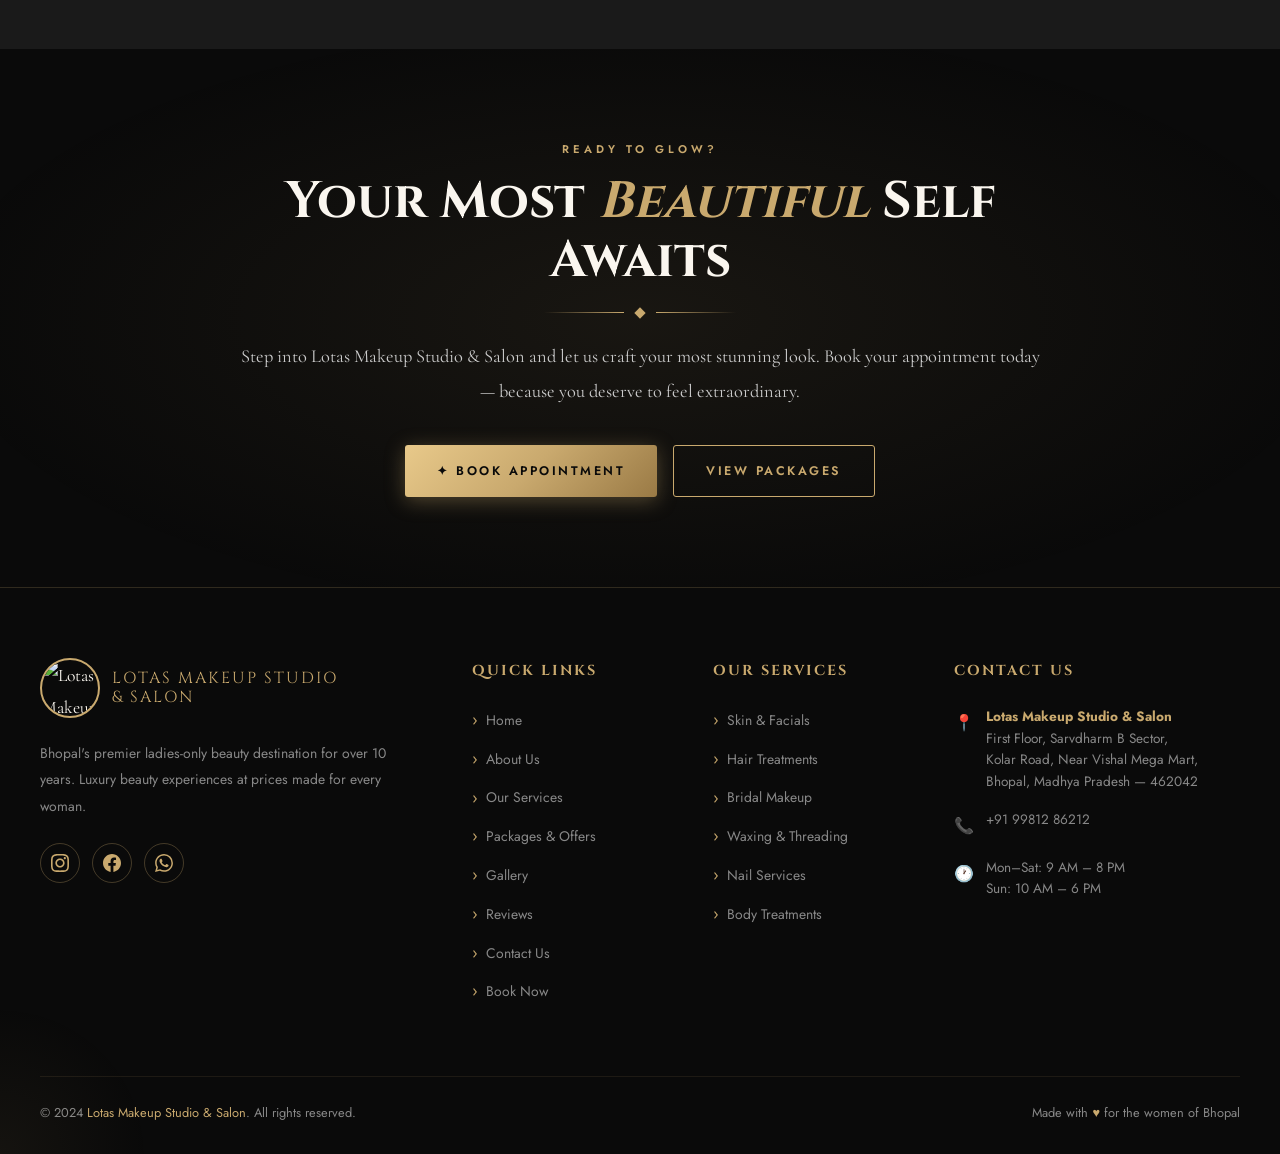
==== commit dc4f8a09: "Update index.html" ====
--- a/index.html
+++ b/index.html
@@ -173,8 +173,9 @@
     <div class="section-divider"><div class="diamond"></div></div>
     <p class="section-subtitle">Handcrafted packages delivering luxury results at prices made for every woman. Updated regularly — always something special waiting for you.</p>
   </div>
-  <div class="offers-grid" id="offersGrid"></div>
+<!--  <div class="offers-grid" id="offersGrid"></div>
   <div style="text-align:center;margin-top:40px;" class="reveal">
+    -->
     <a href="pages/offers.html" class="btn btn-outline">View All Packages</a>
   </div>
 </section>
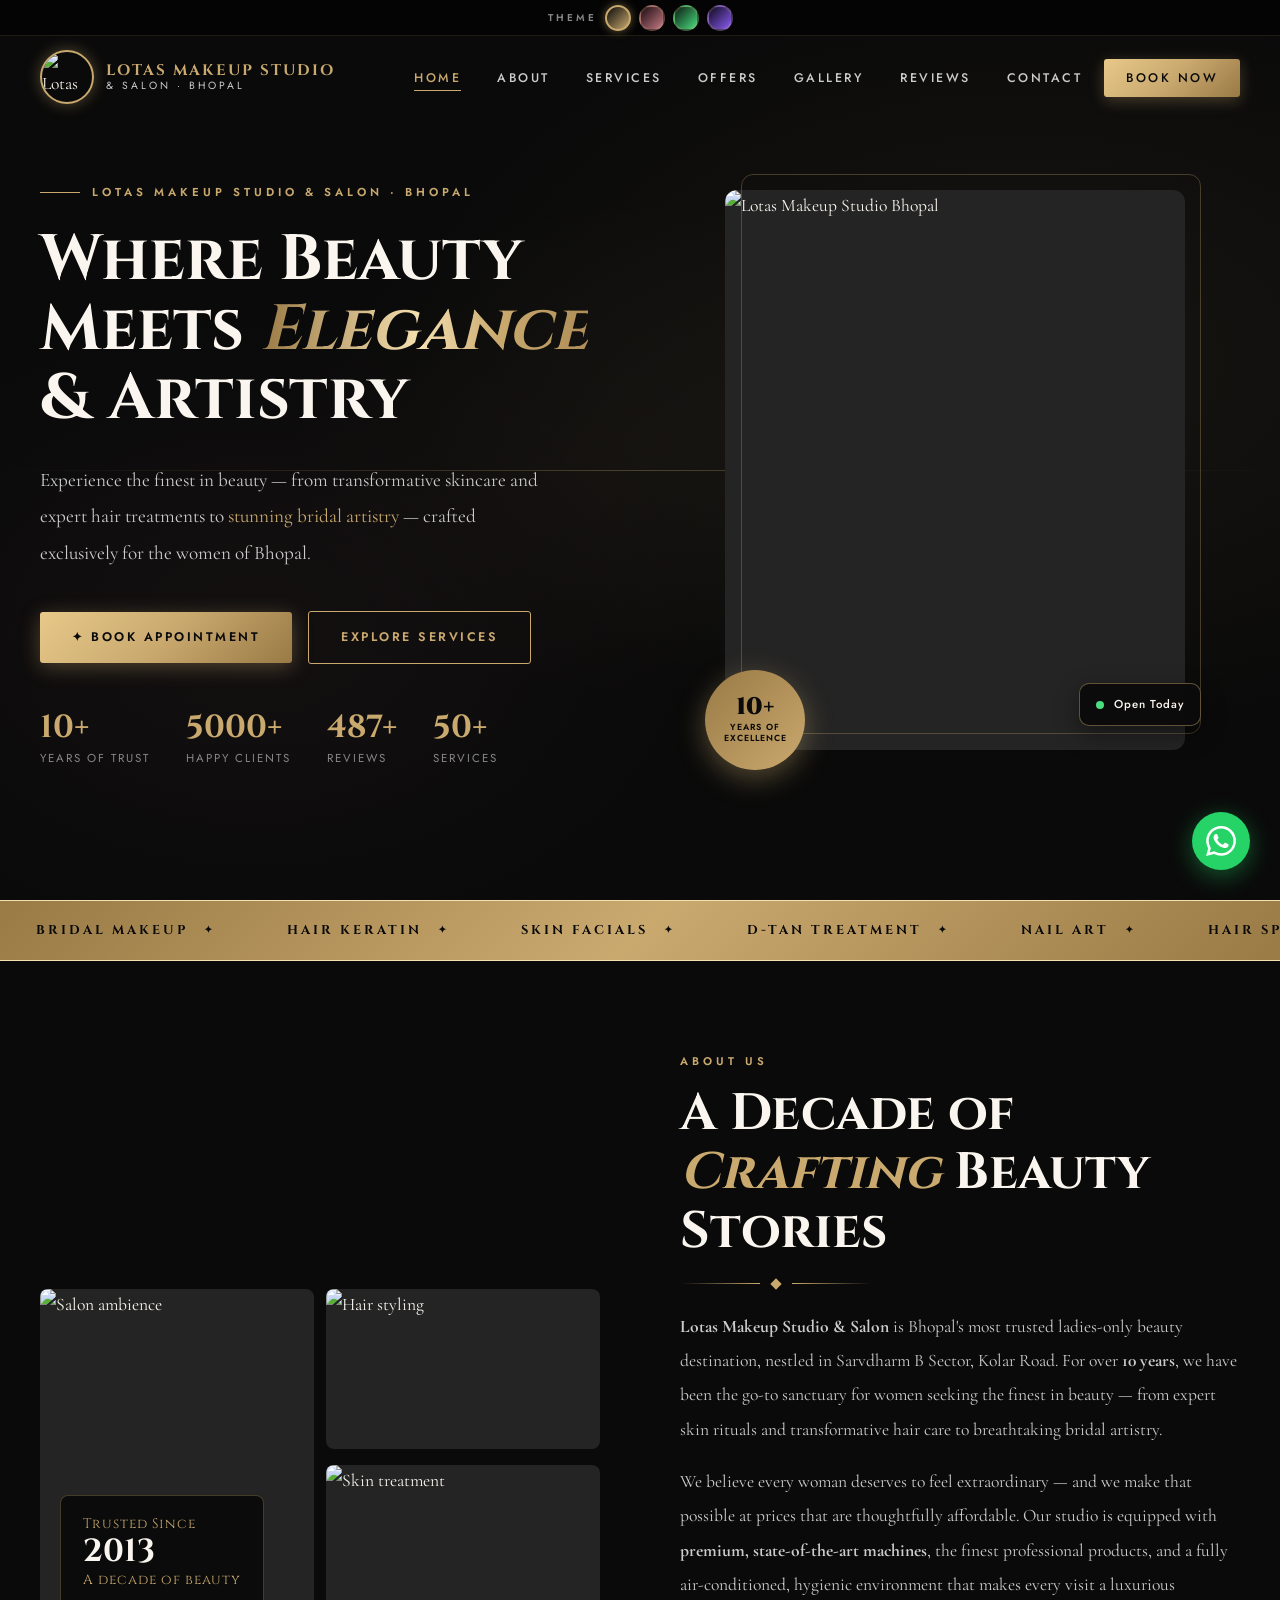
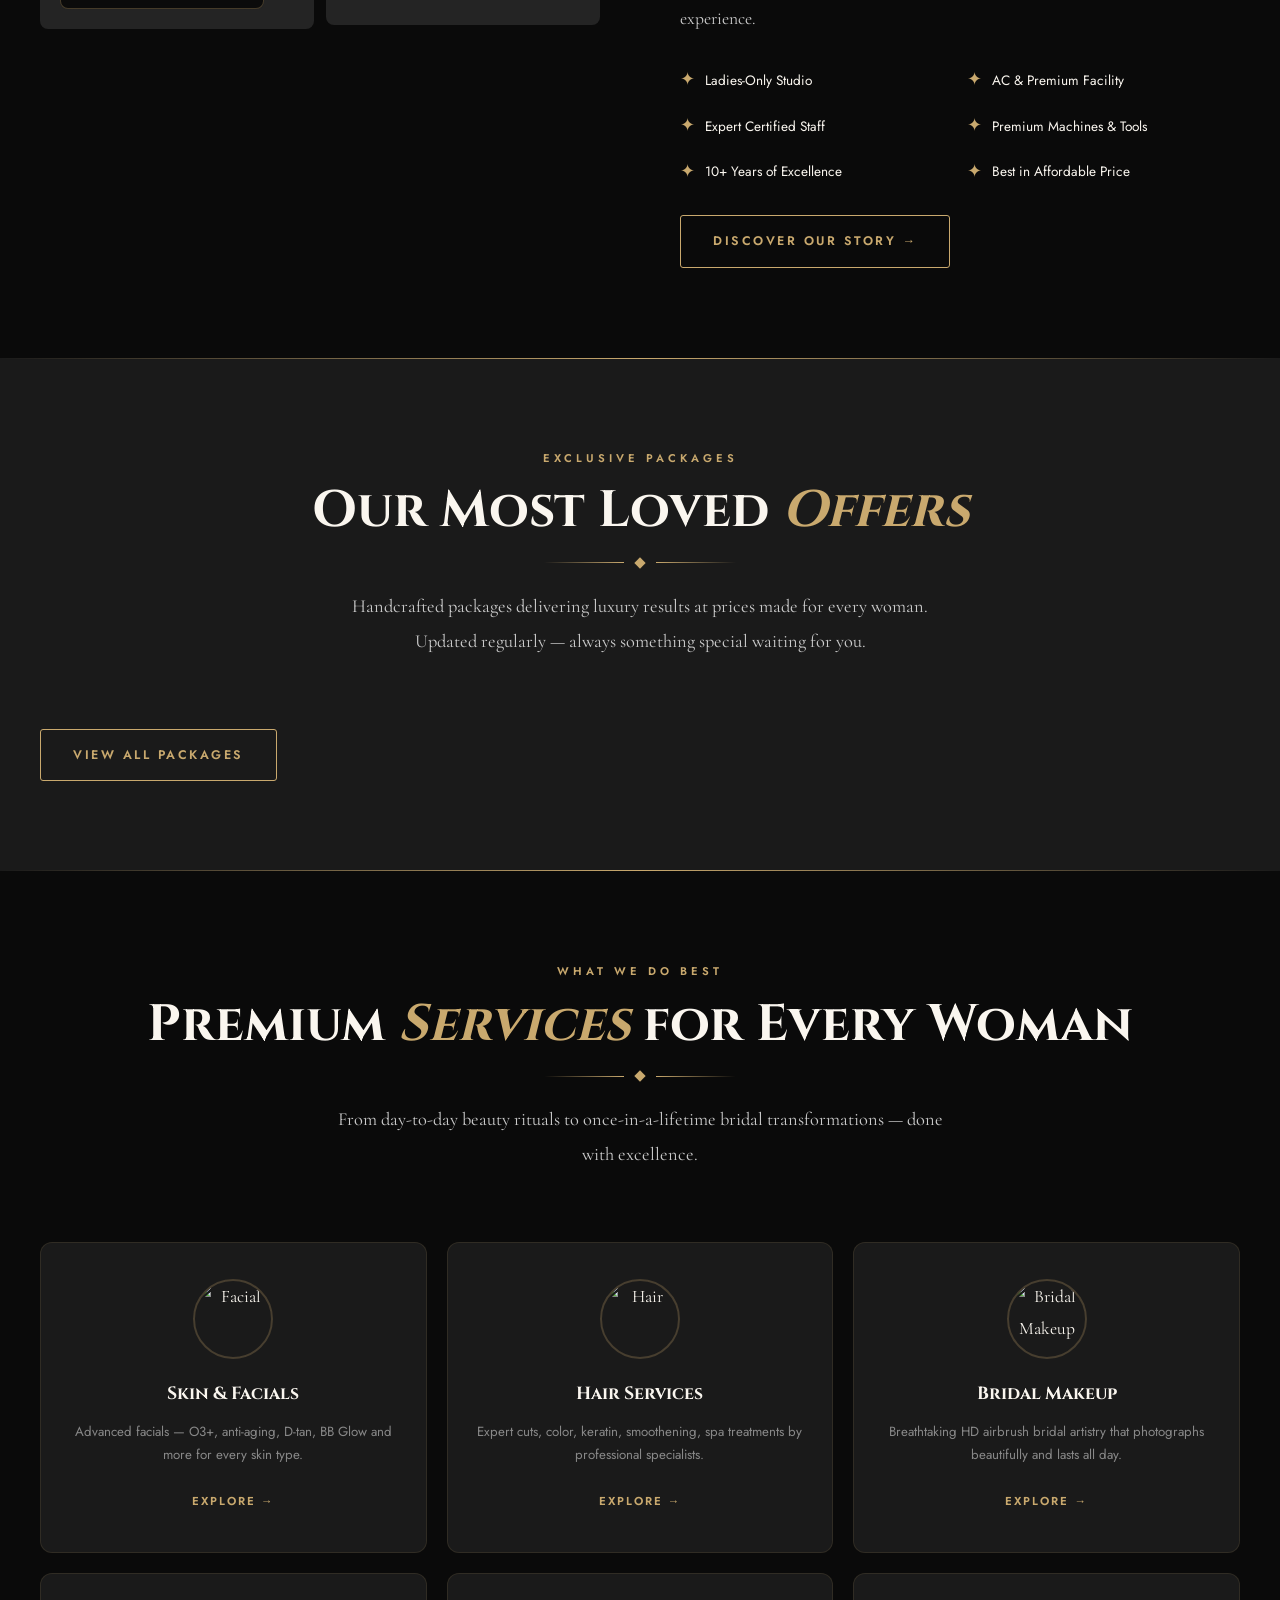
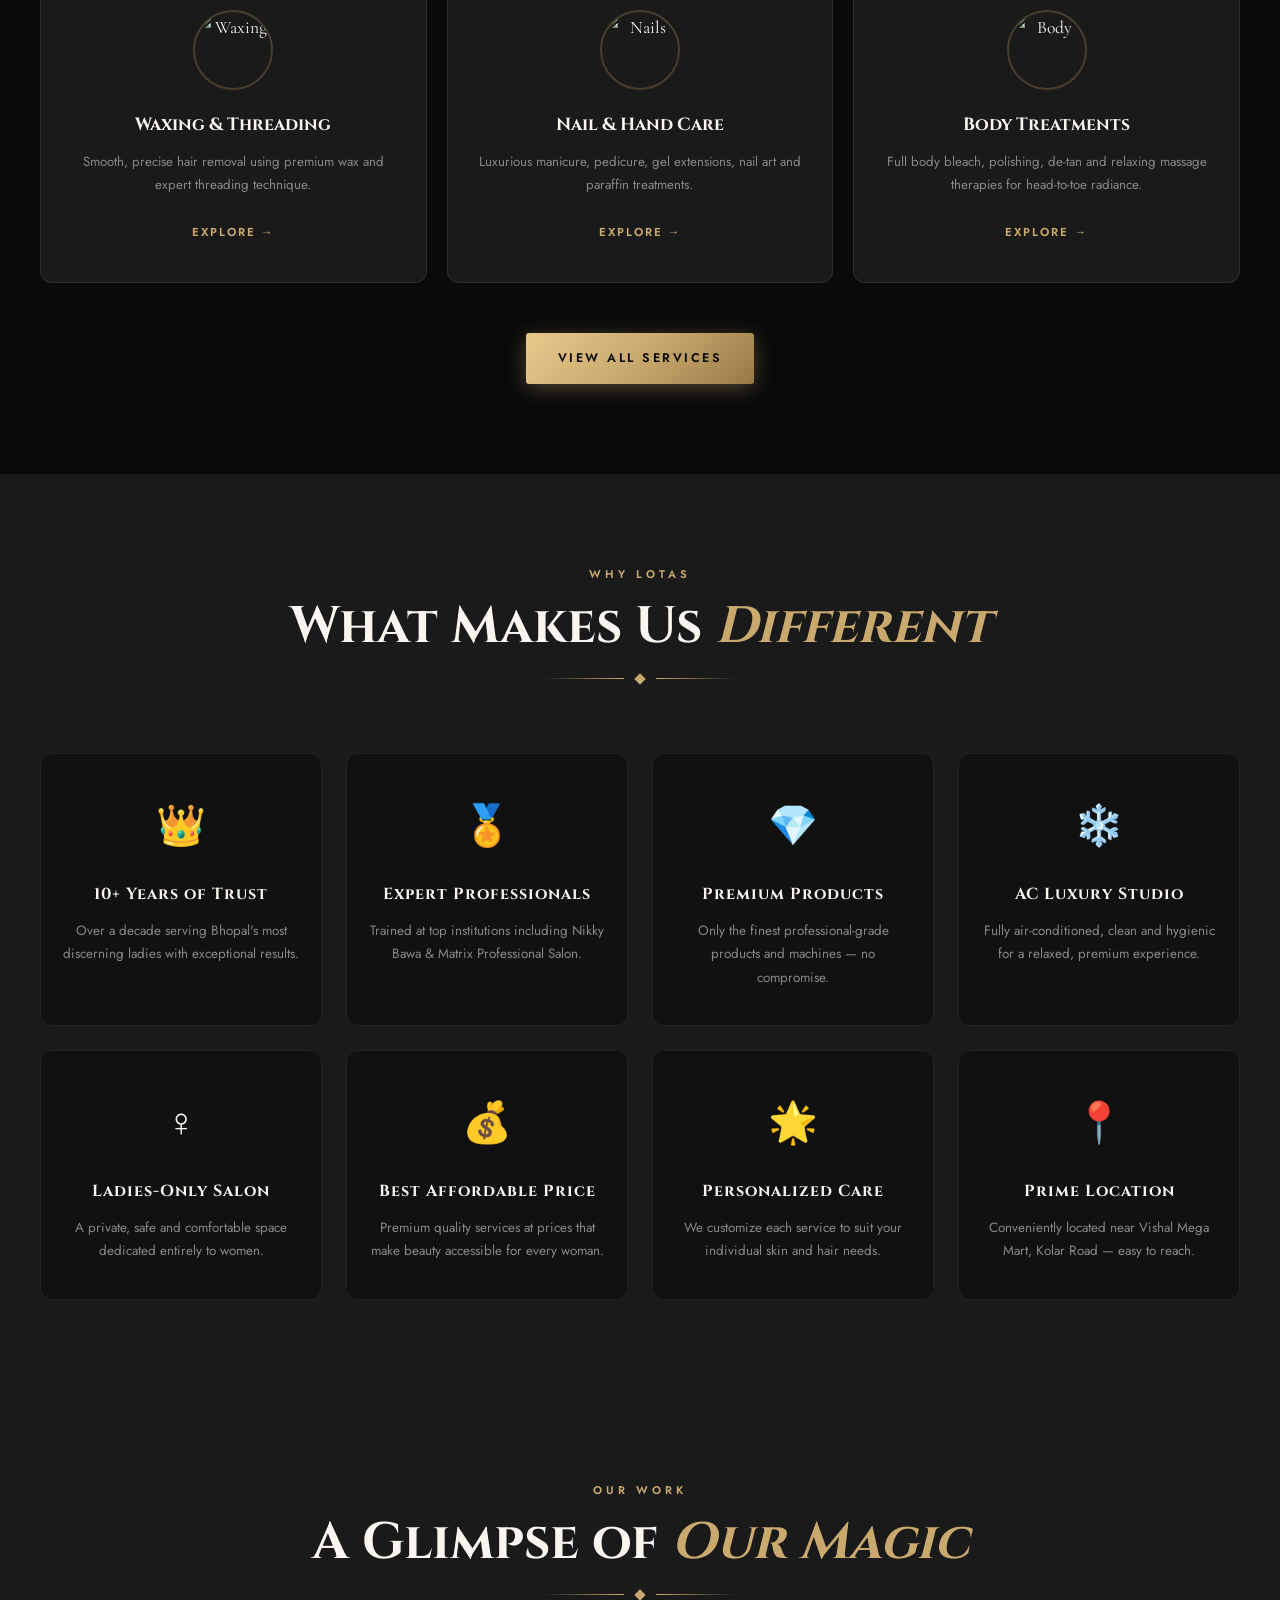
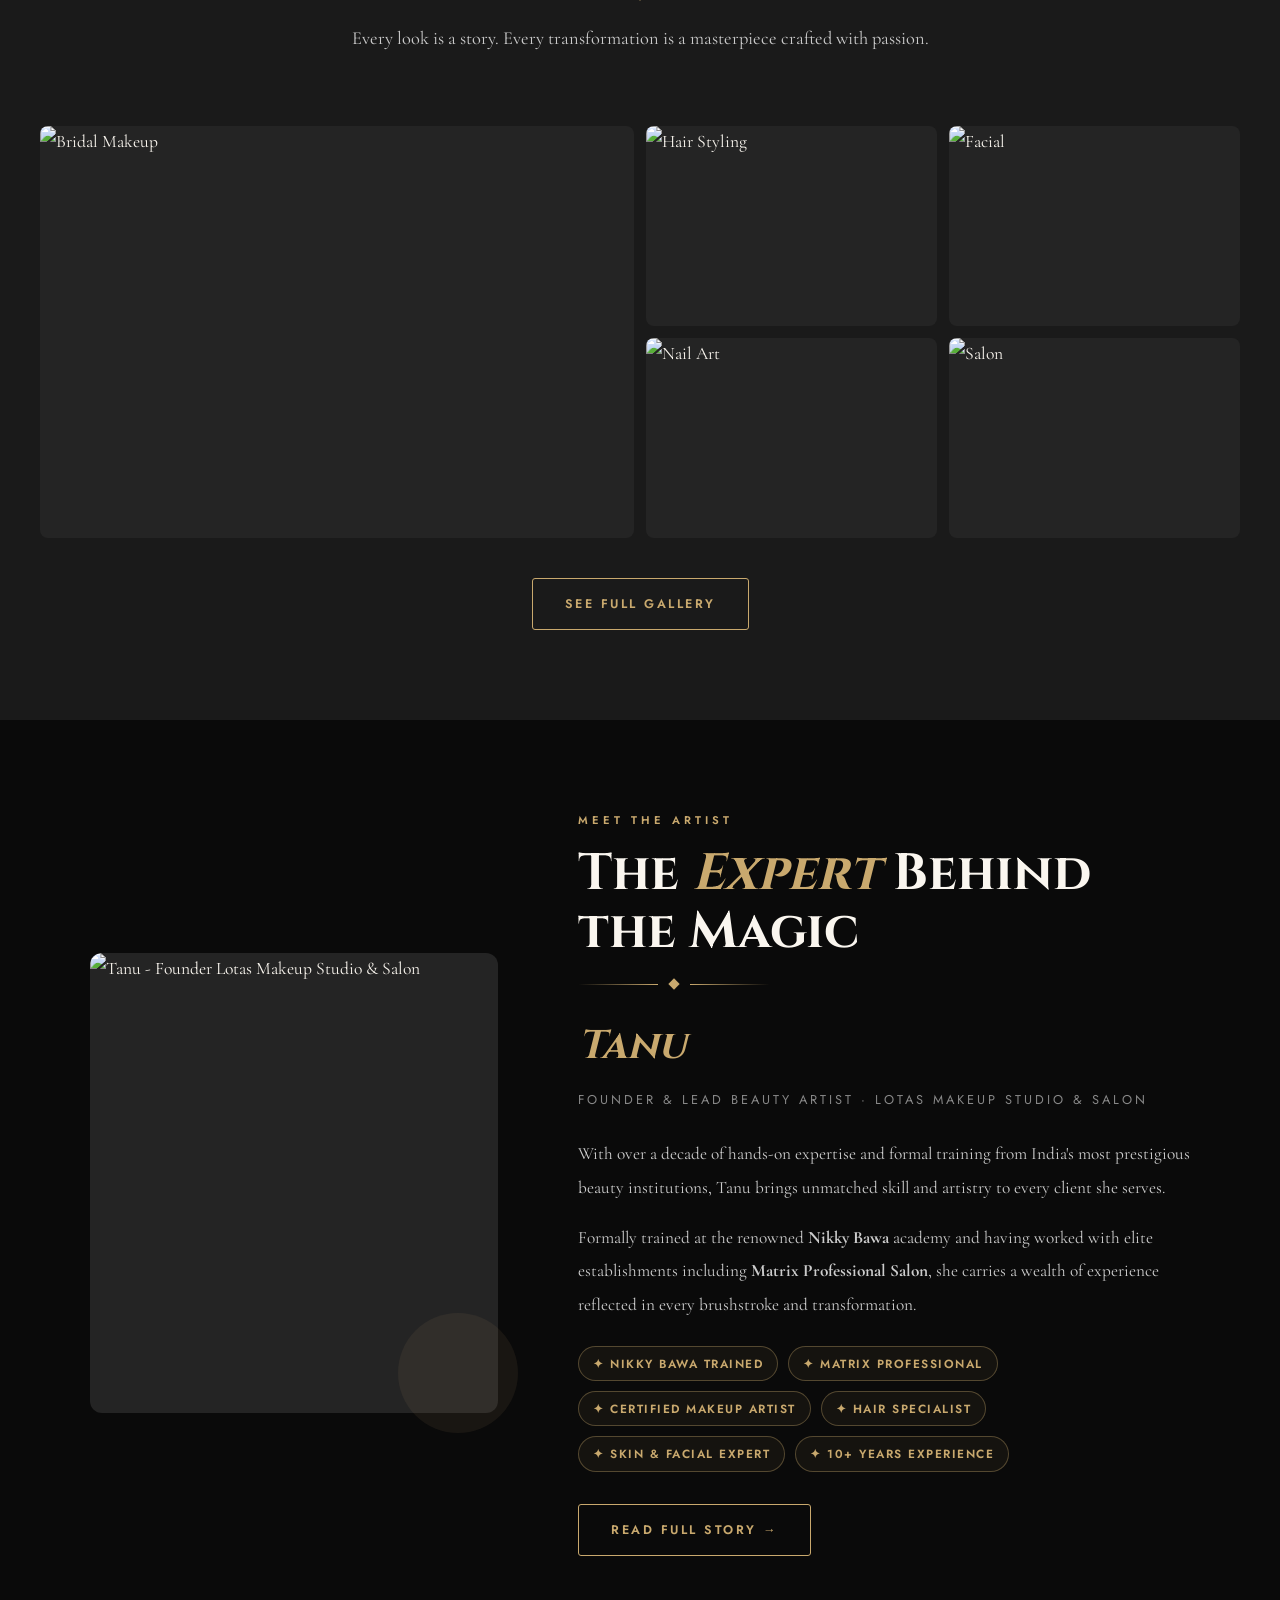
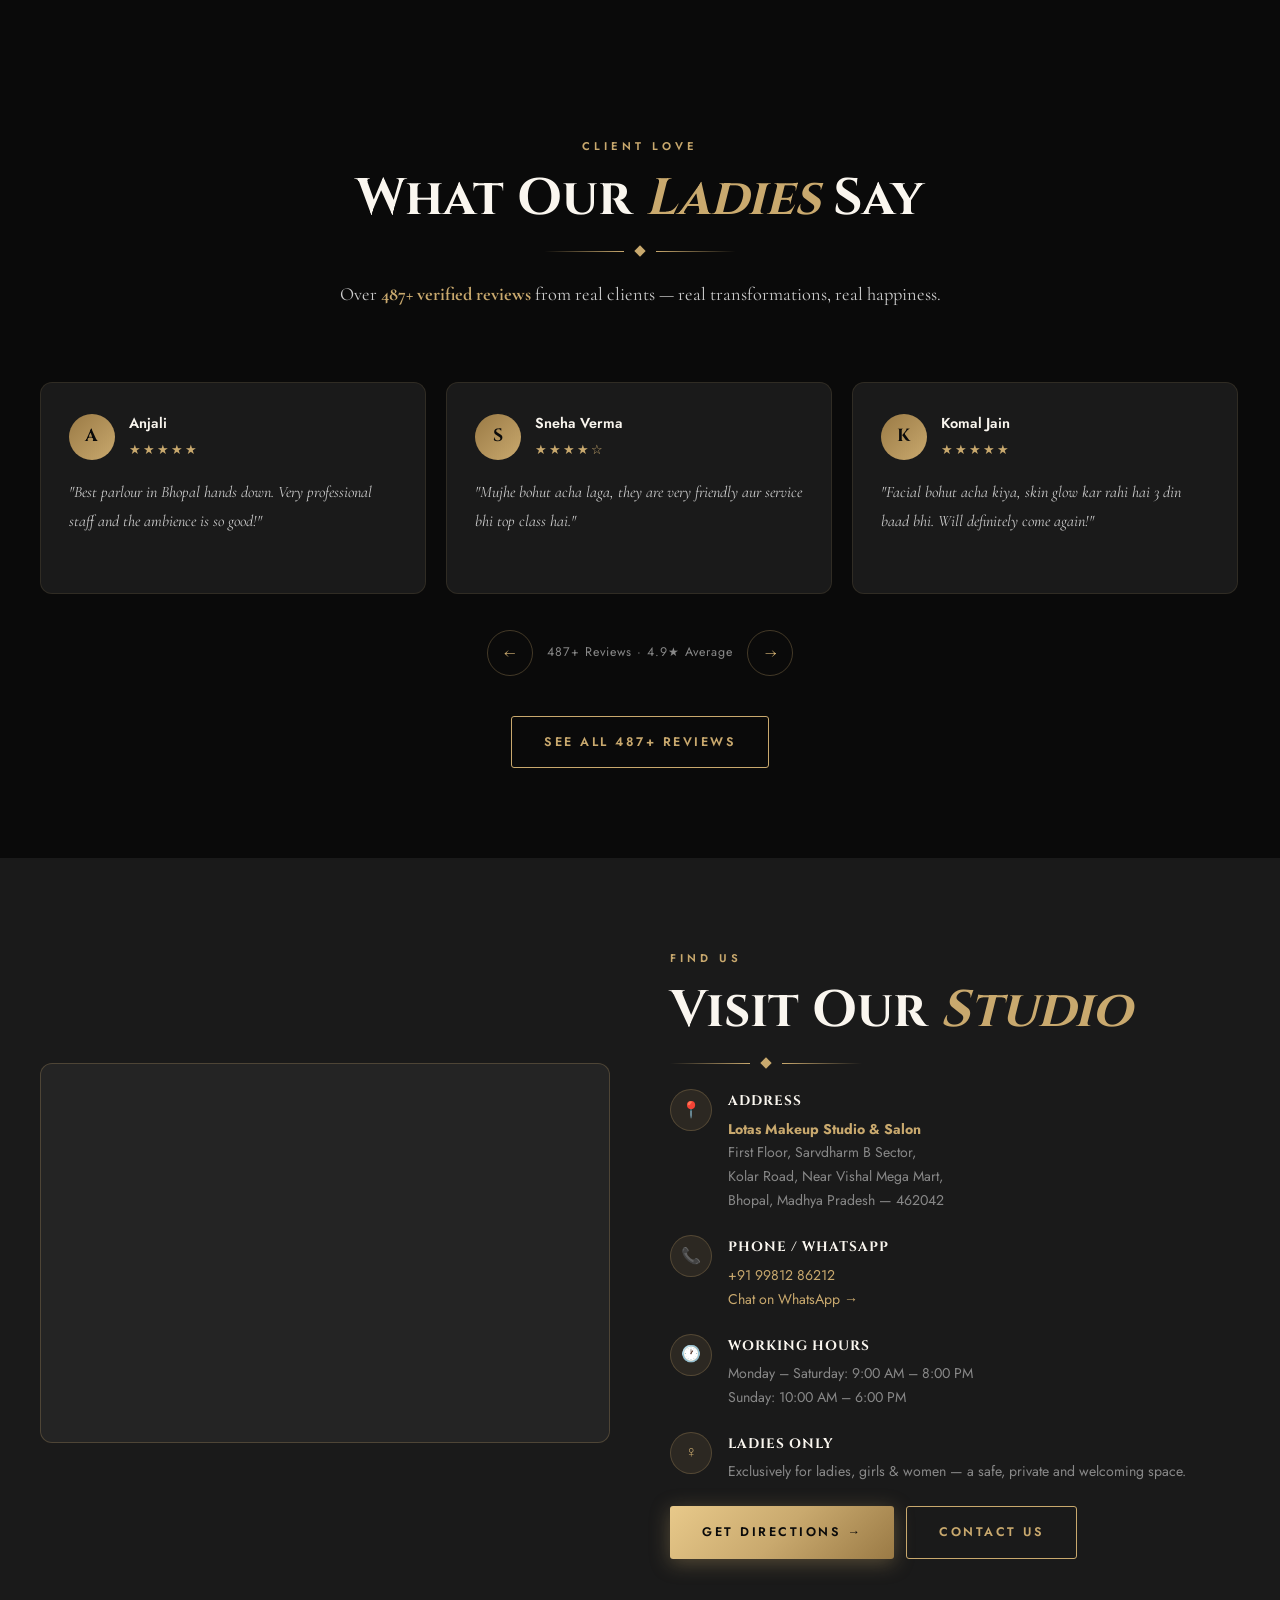
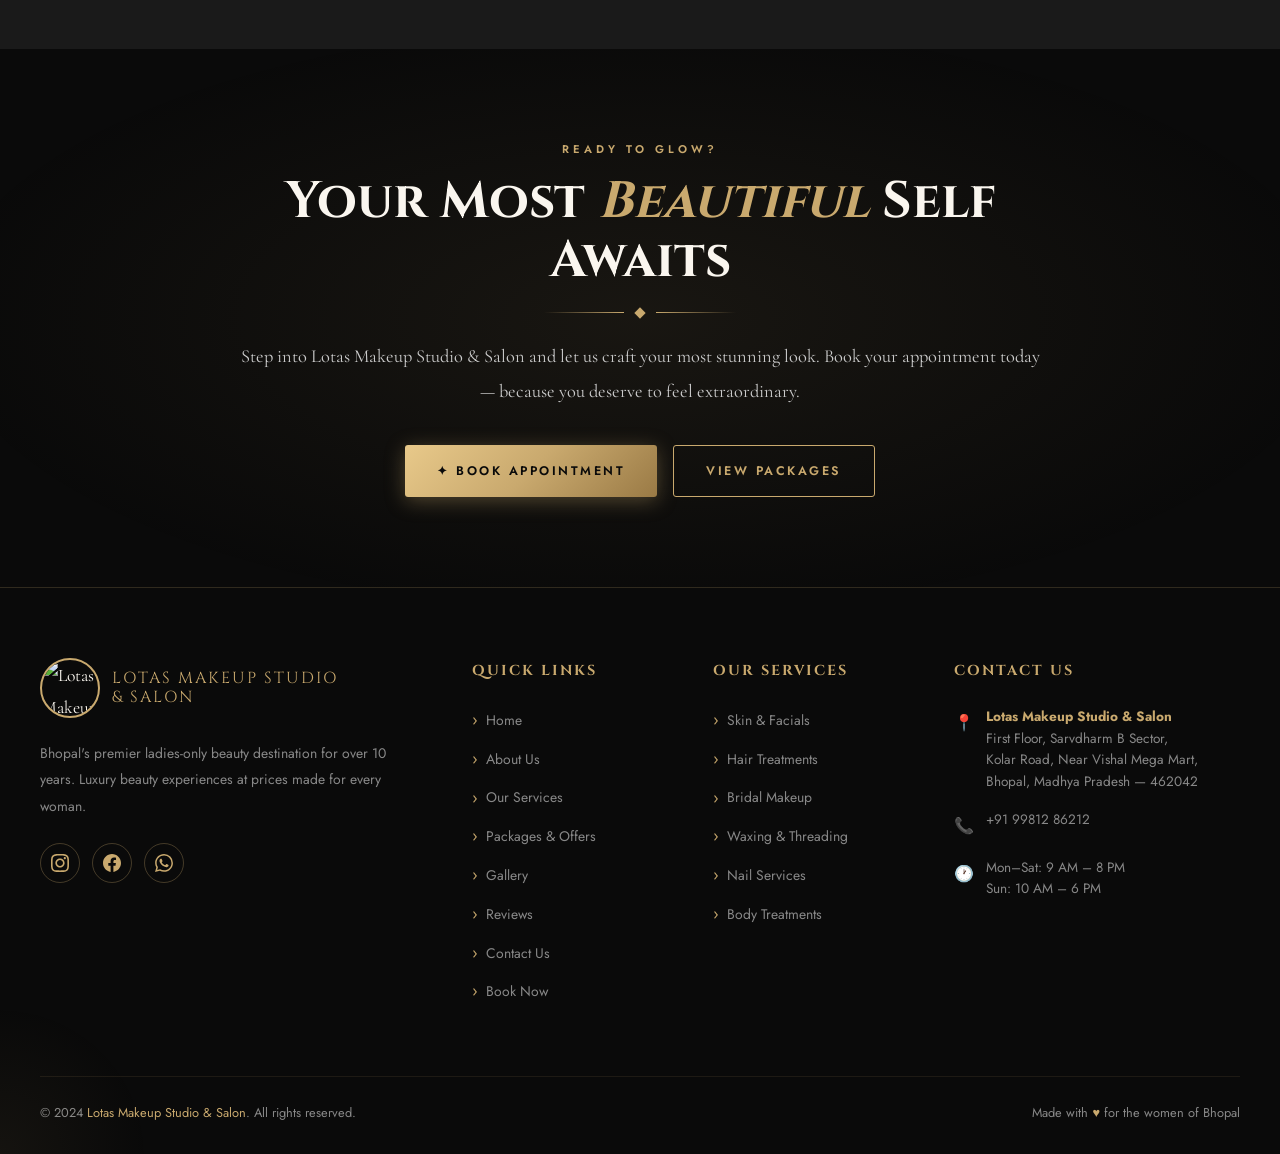
==== commit c3ff49cc: "Update index.html" ====
--- a/index.html
+++ b/index.html
@@ -302,7 +302,7 @@
   <div class="owner-inner">
     <div class="owner-visual reveal-left">
       <div class="owner-img-frame img-hover-zoom">
-        <img src="https://images.unsplash.com/photo-1595476108010-b4d1f102b1b1?w=500&q=80" alt="Tanu - Founder Lotas Makeup Studio"/>
+        <img src="/images/logo.png" alt="Tanu - Founder Lotas Makeup Studio & Salon"/>
       </div>
       <div class="owner-deco"></div>
     </div>
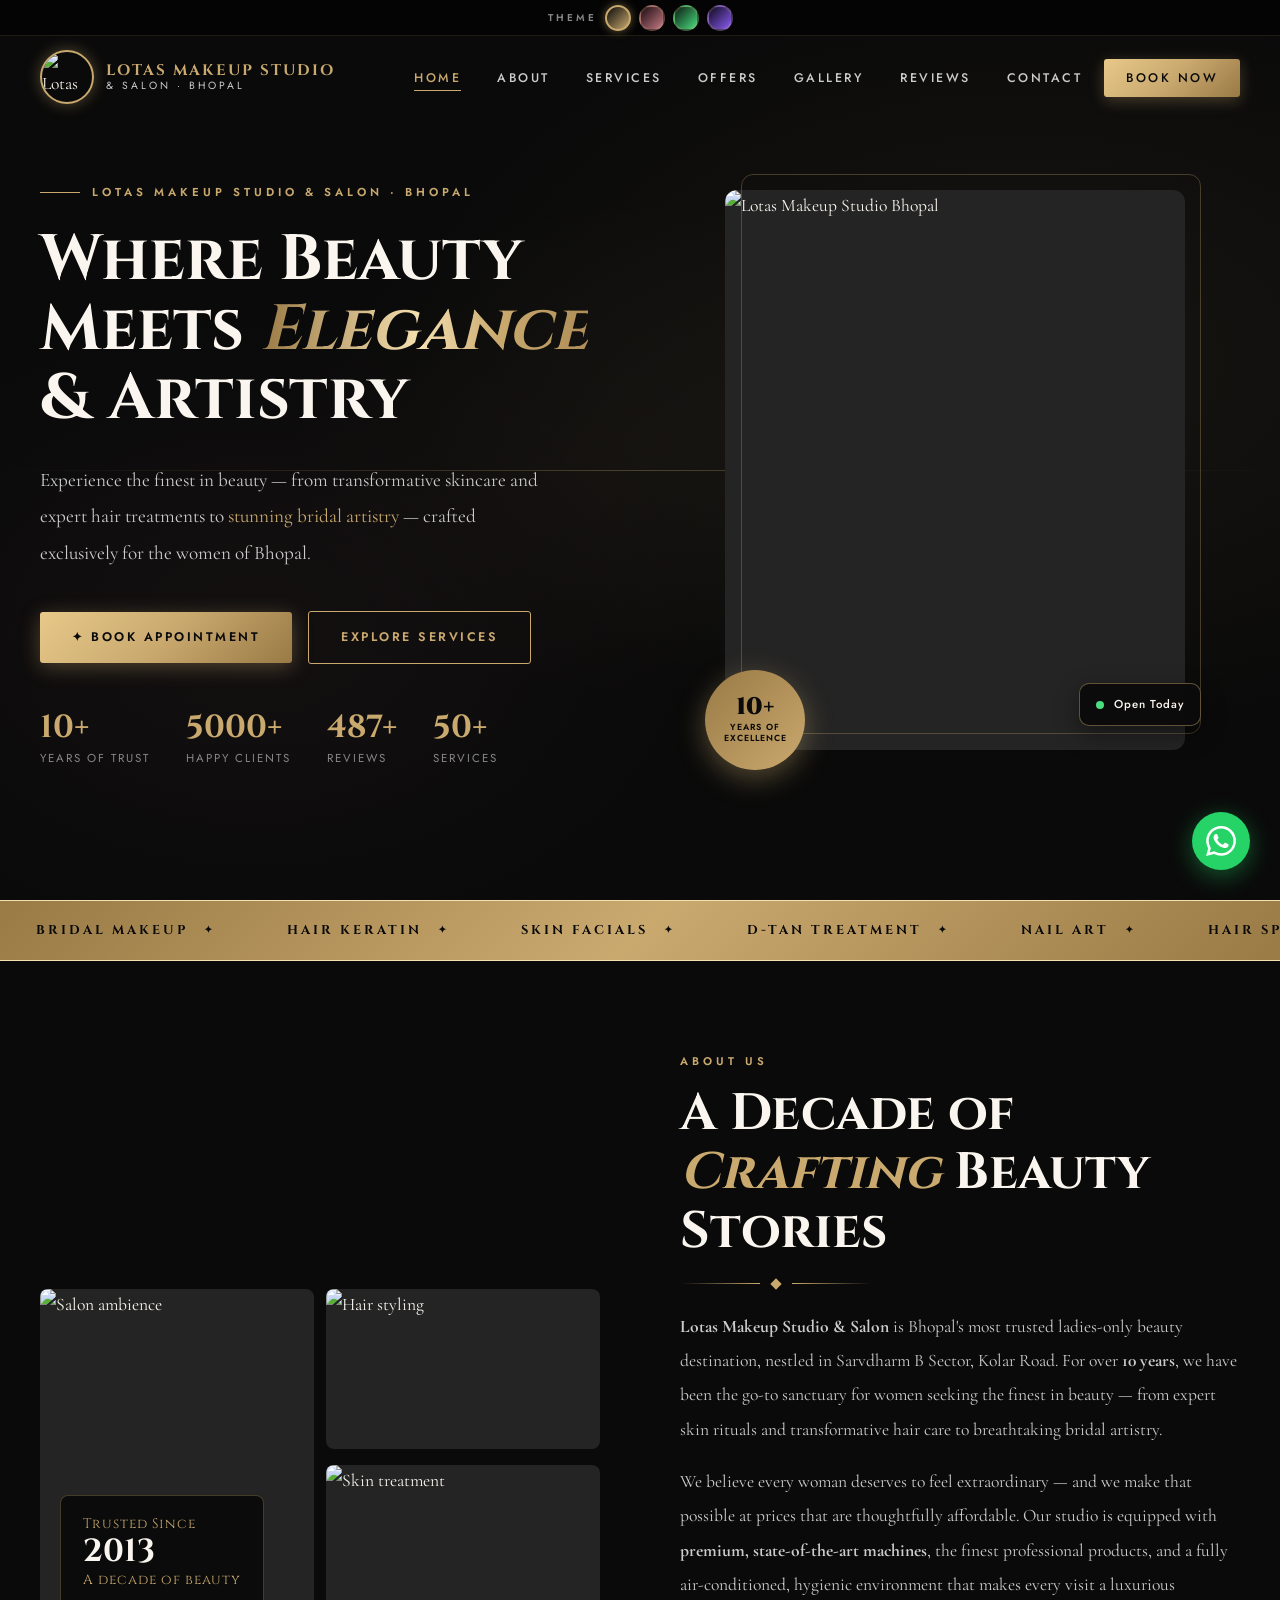
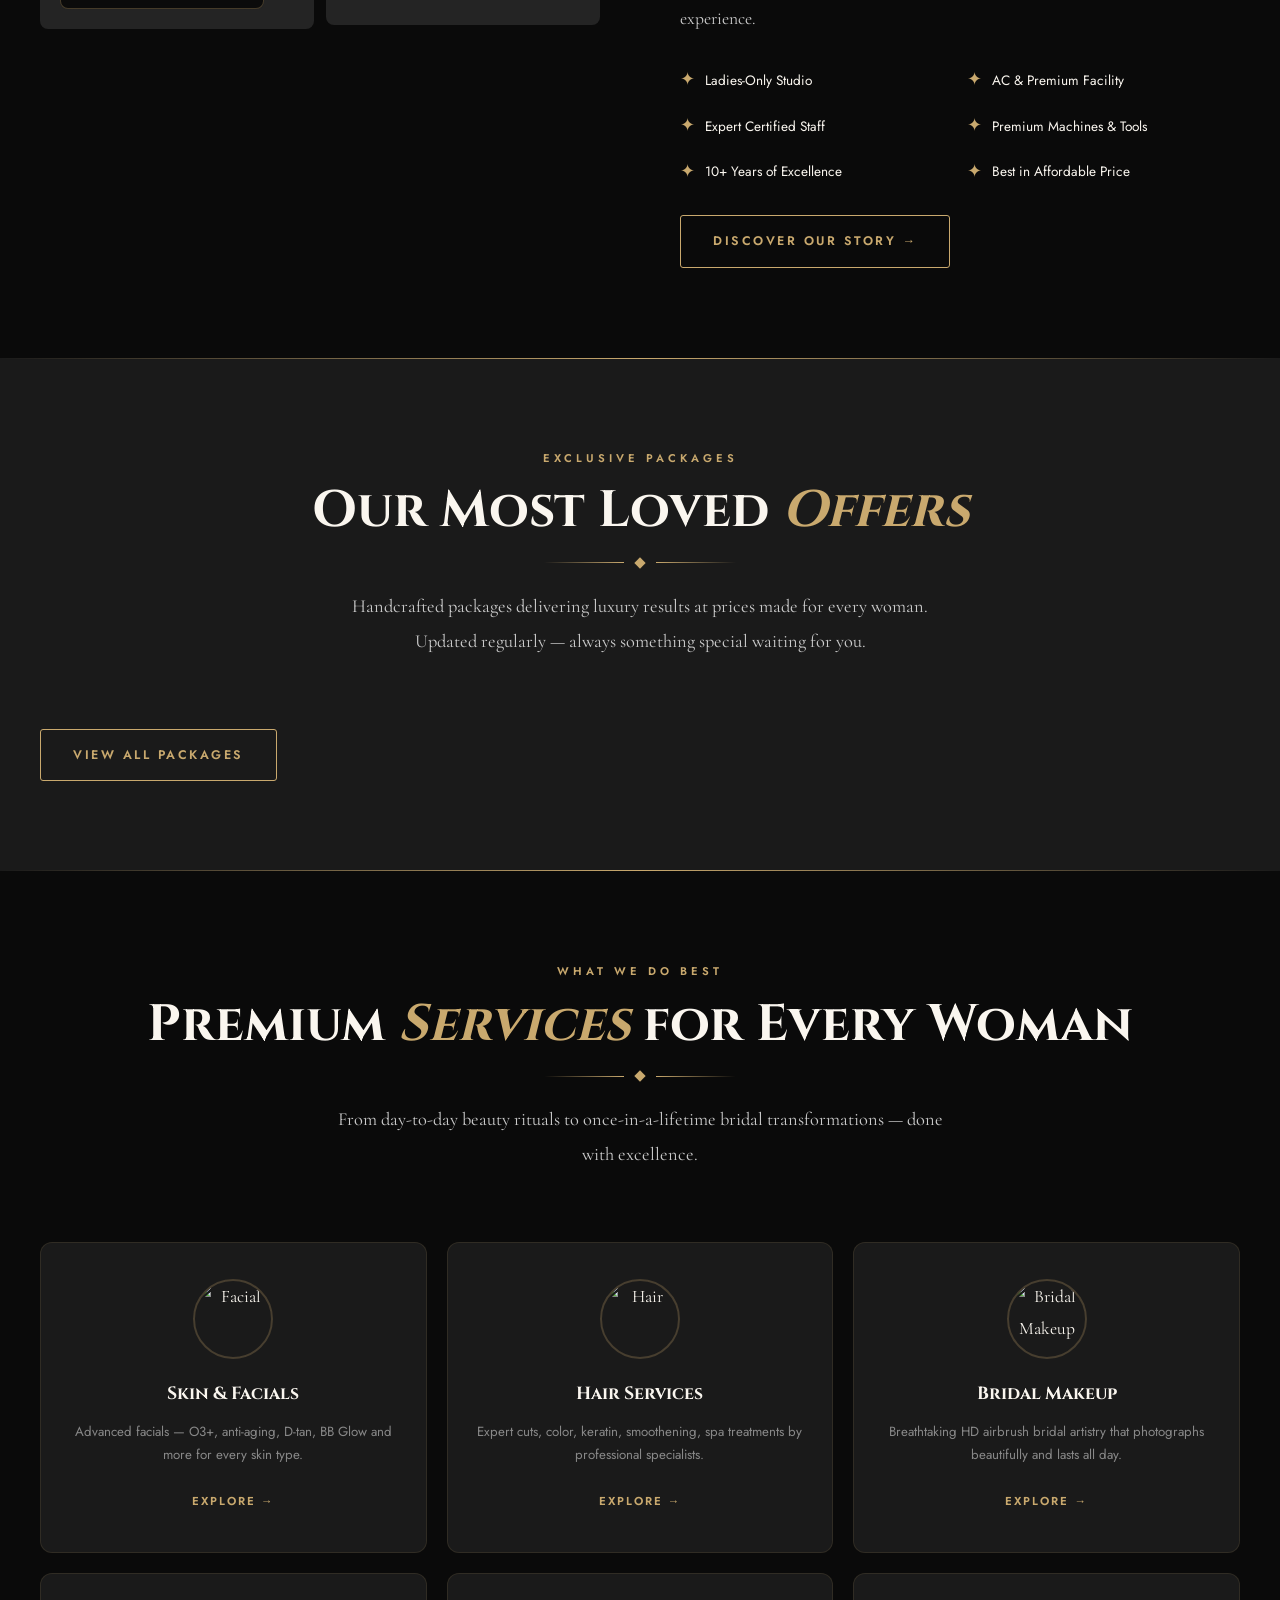
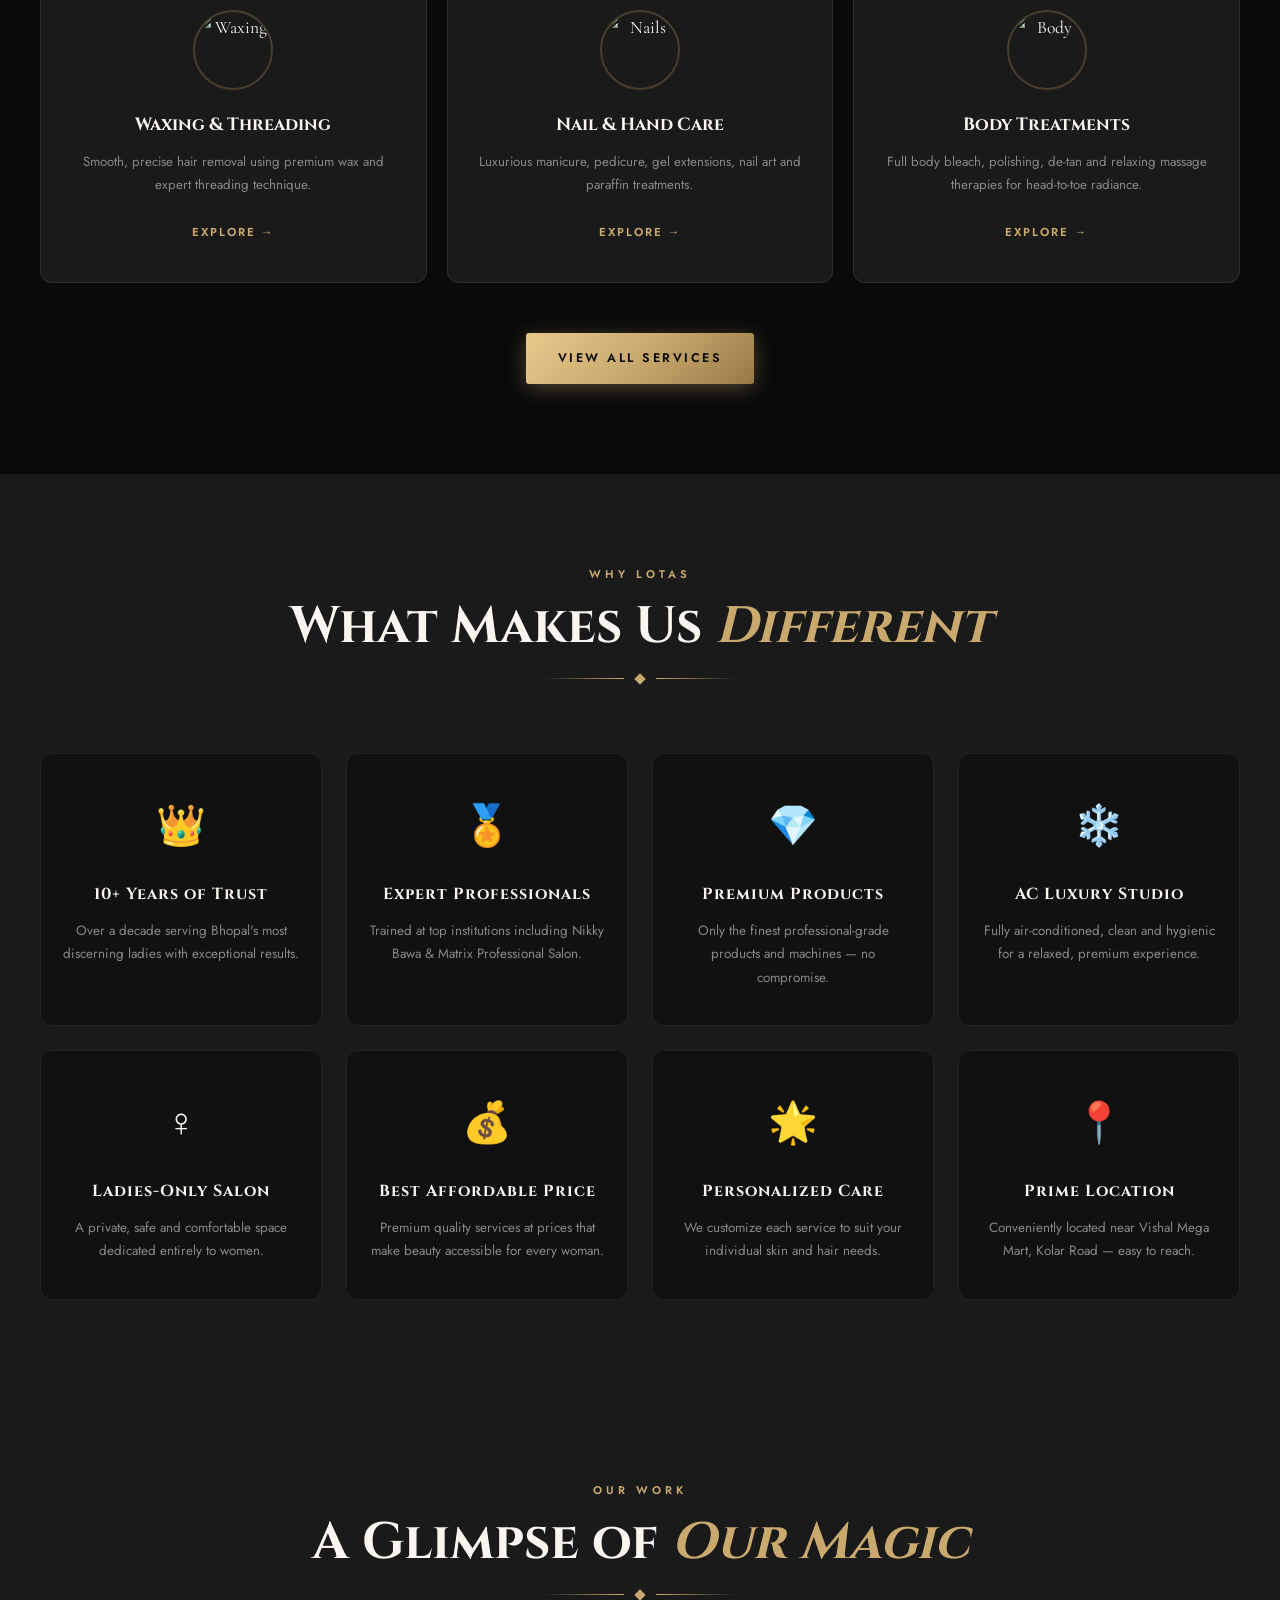
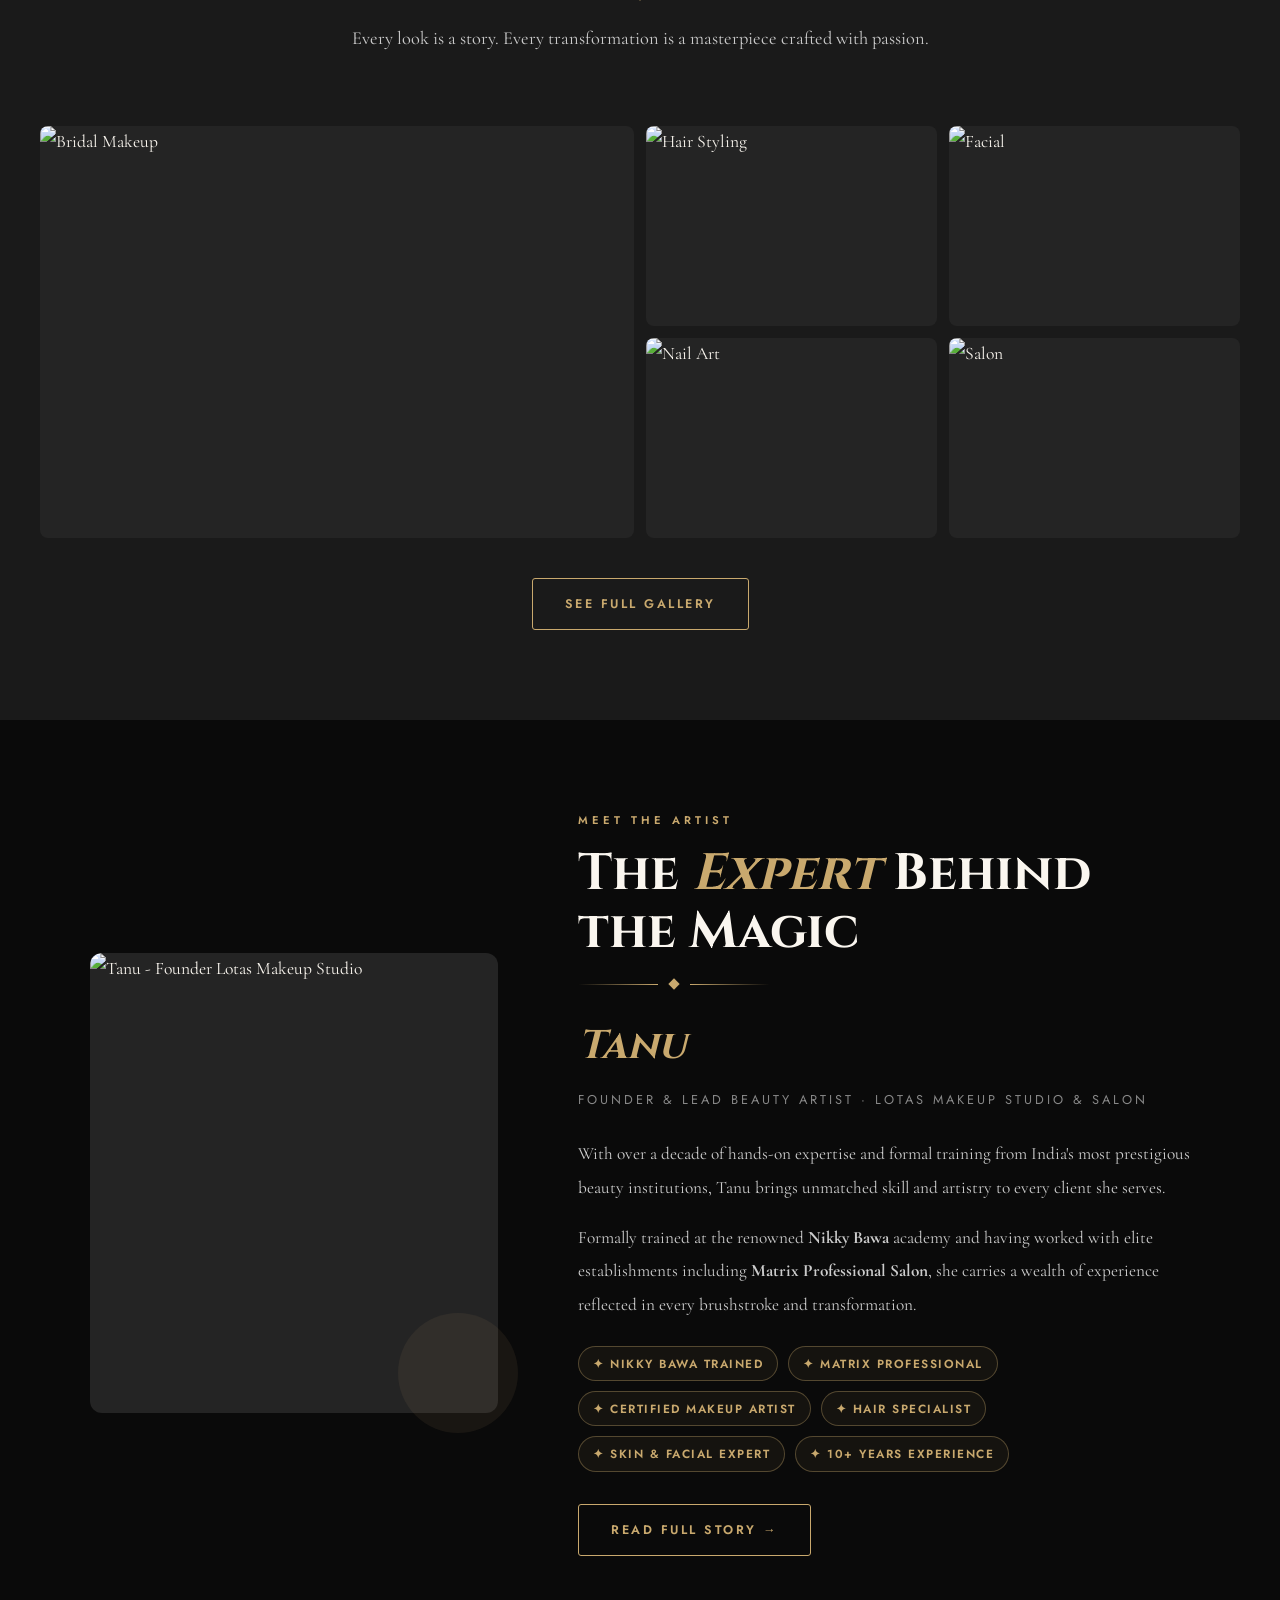
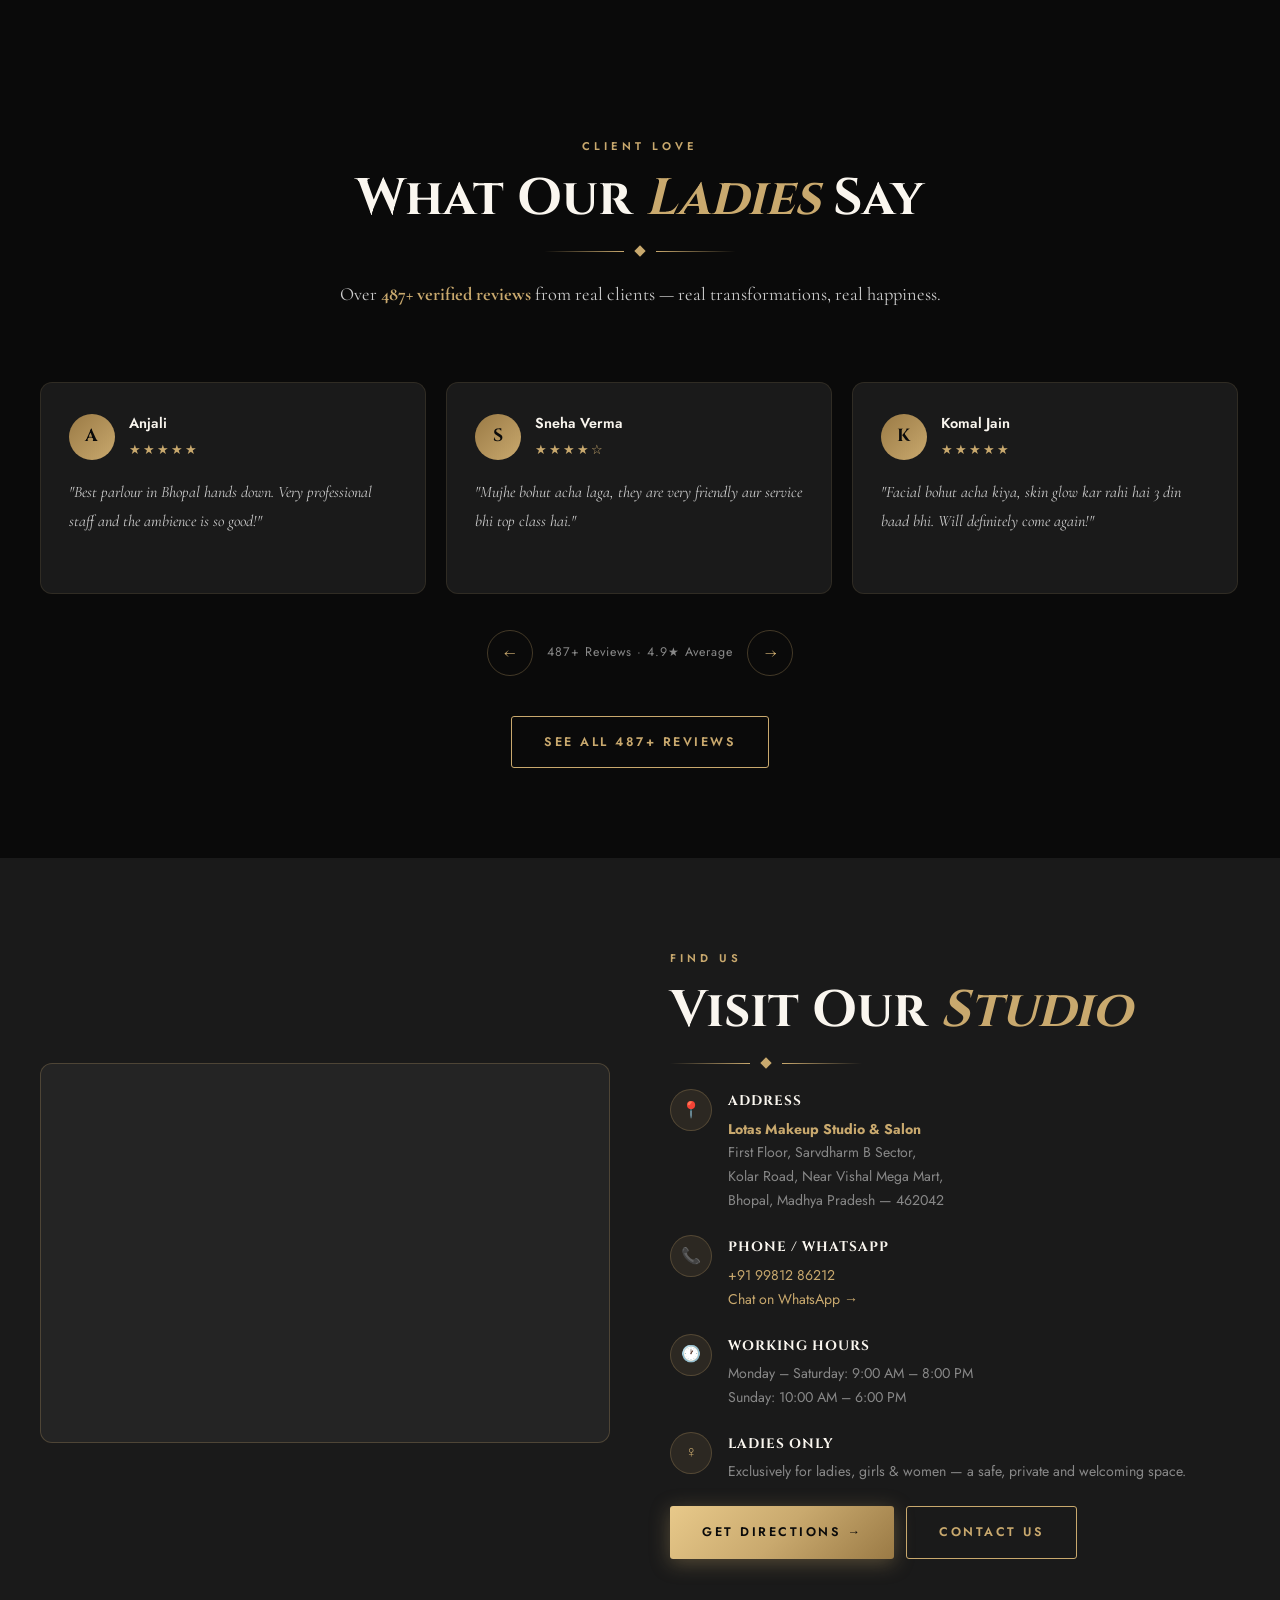
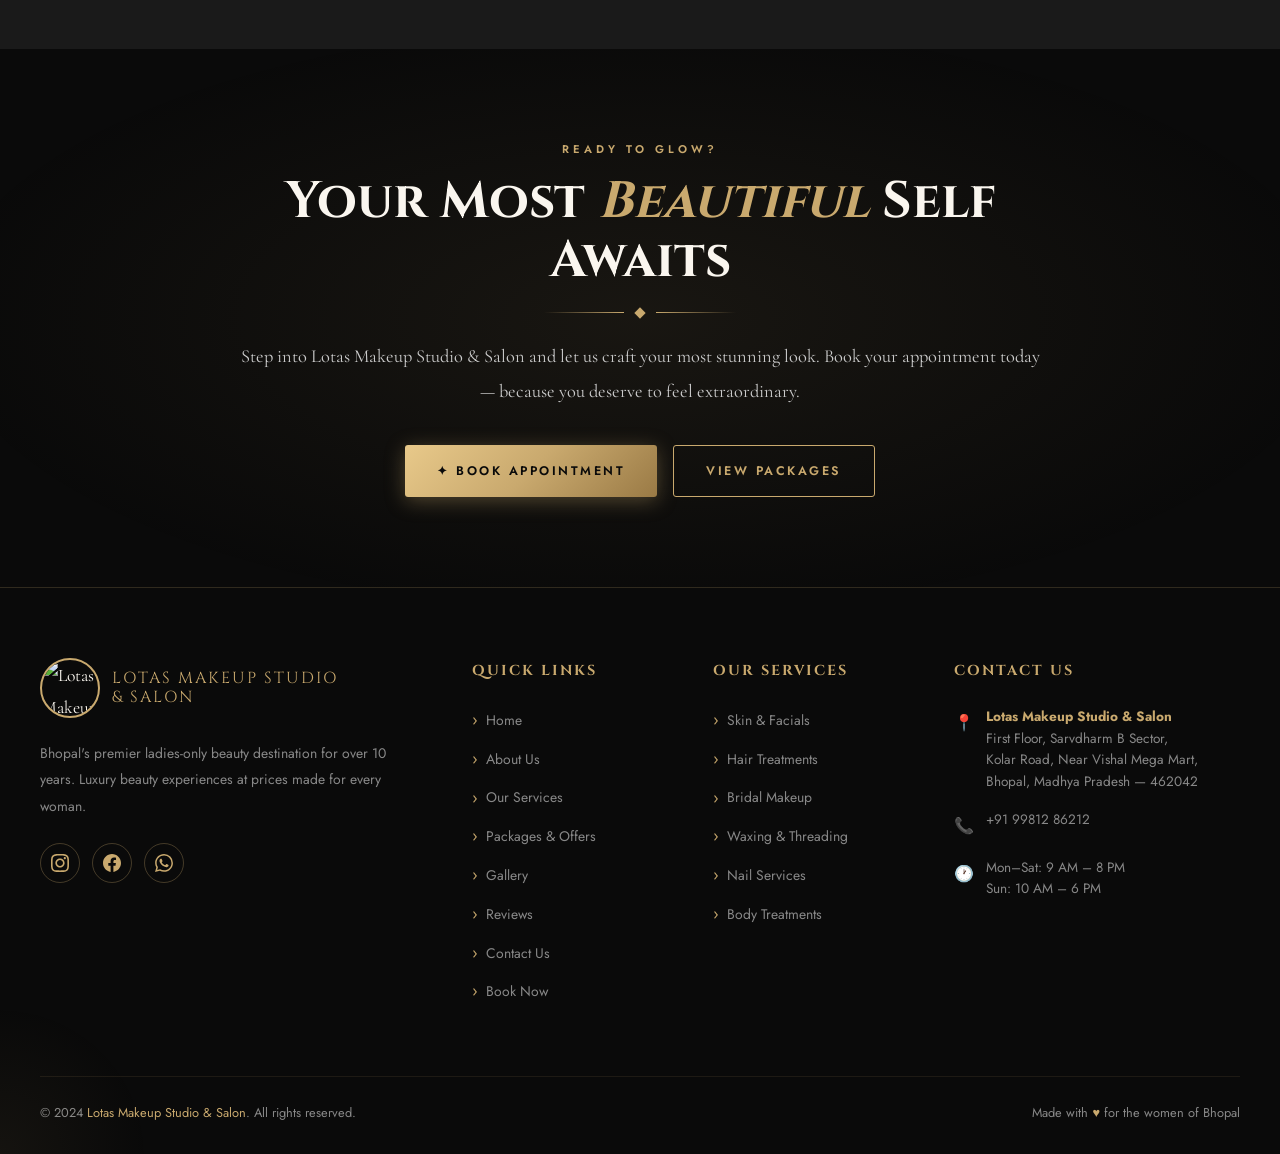
==== commit 44cf0c7f: "Update index.html" ====
--- a/index.html
+++ b/index.html
@@ -302,7 +302,7 @@
   <div class="owner-inner">
     <div class="owner-visual reveal-left">
       <div class="owner-img-frame img-hover-zoom">
-        <img src="/images/logo.png" alt="Tanu - Founder Lotas Makeup Studio & Salon"/>
+        <img src="/images/logo.png" alt="Tanu - Founder Lotas Makeup Studio"/>
       </div>
       <div class="owner-deco"></div>
     </div>
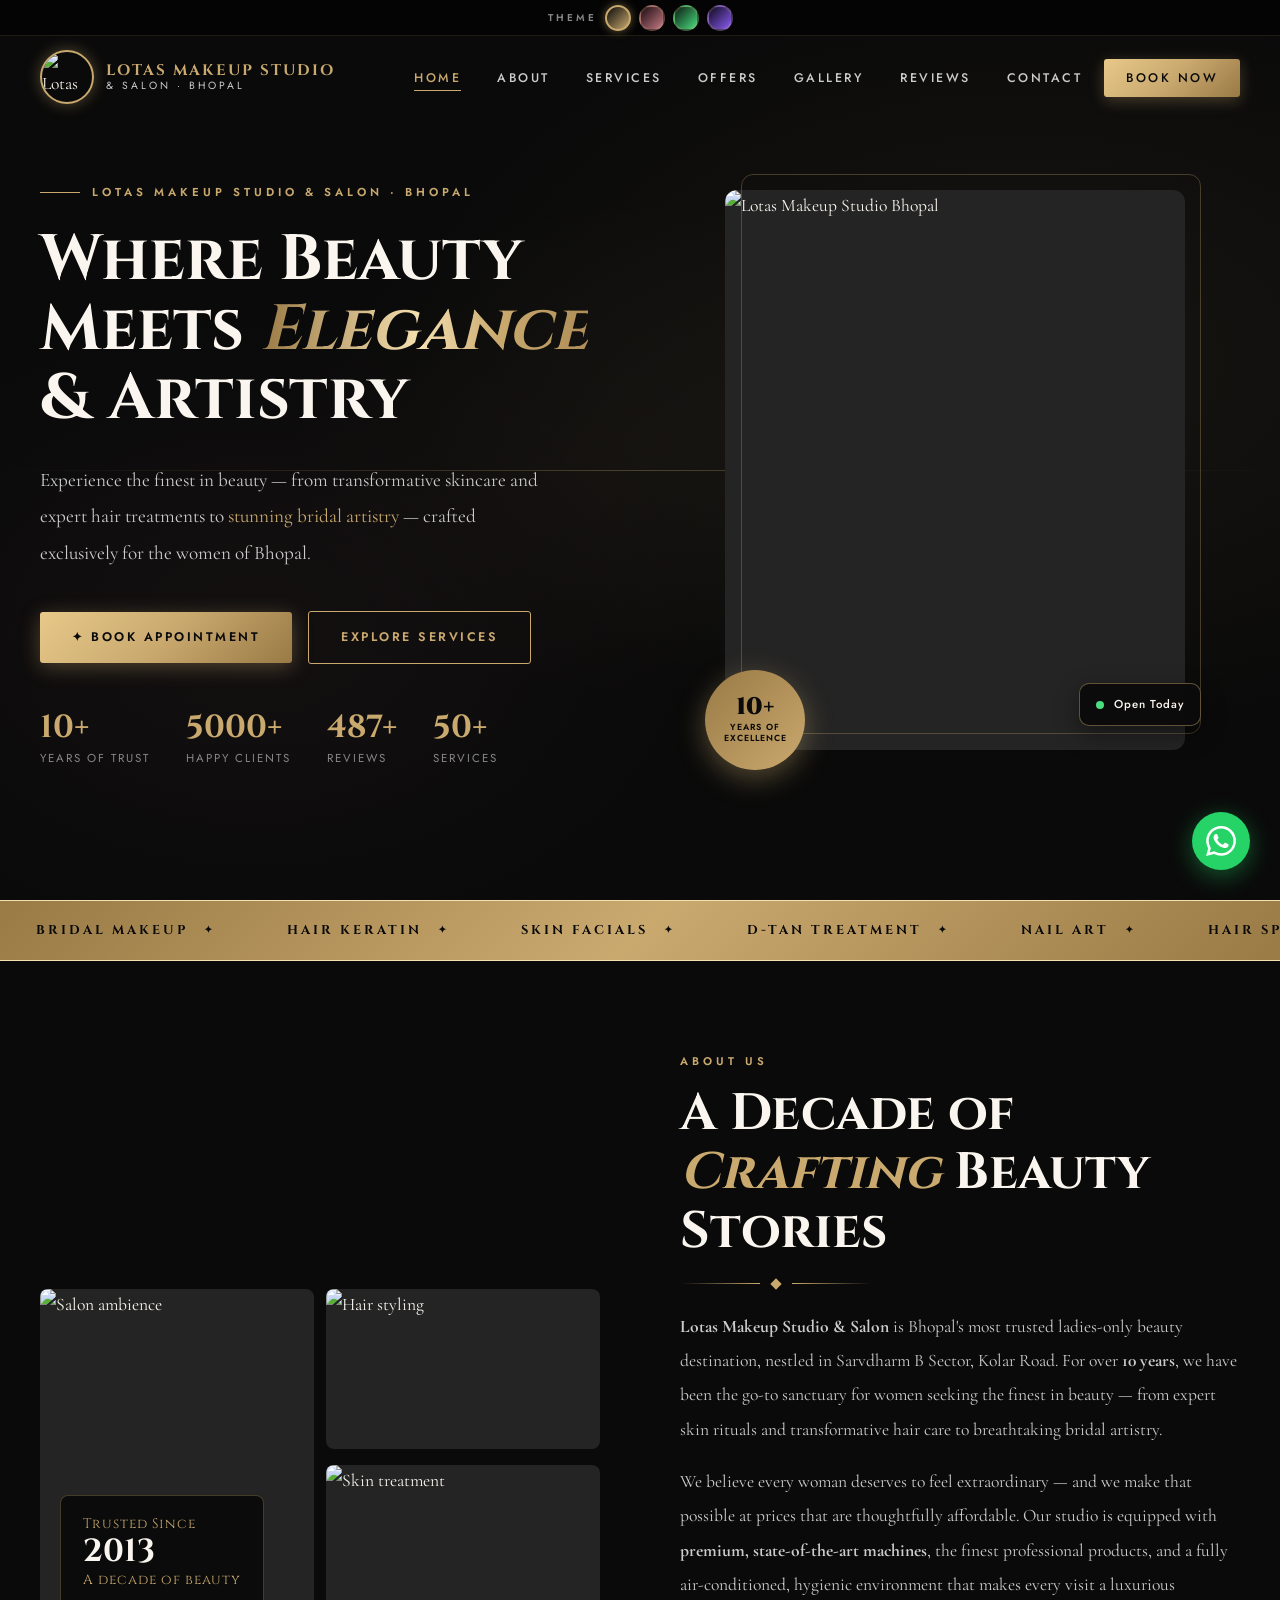
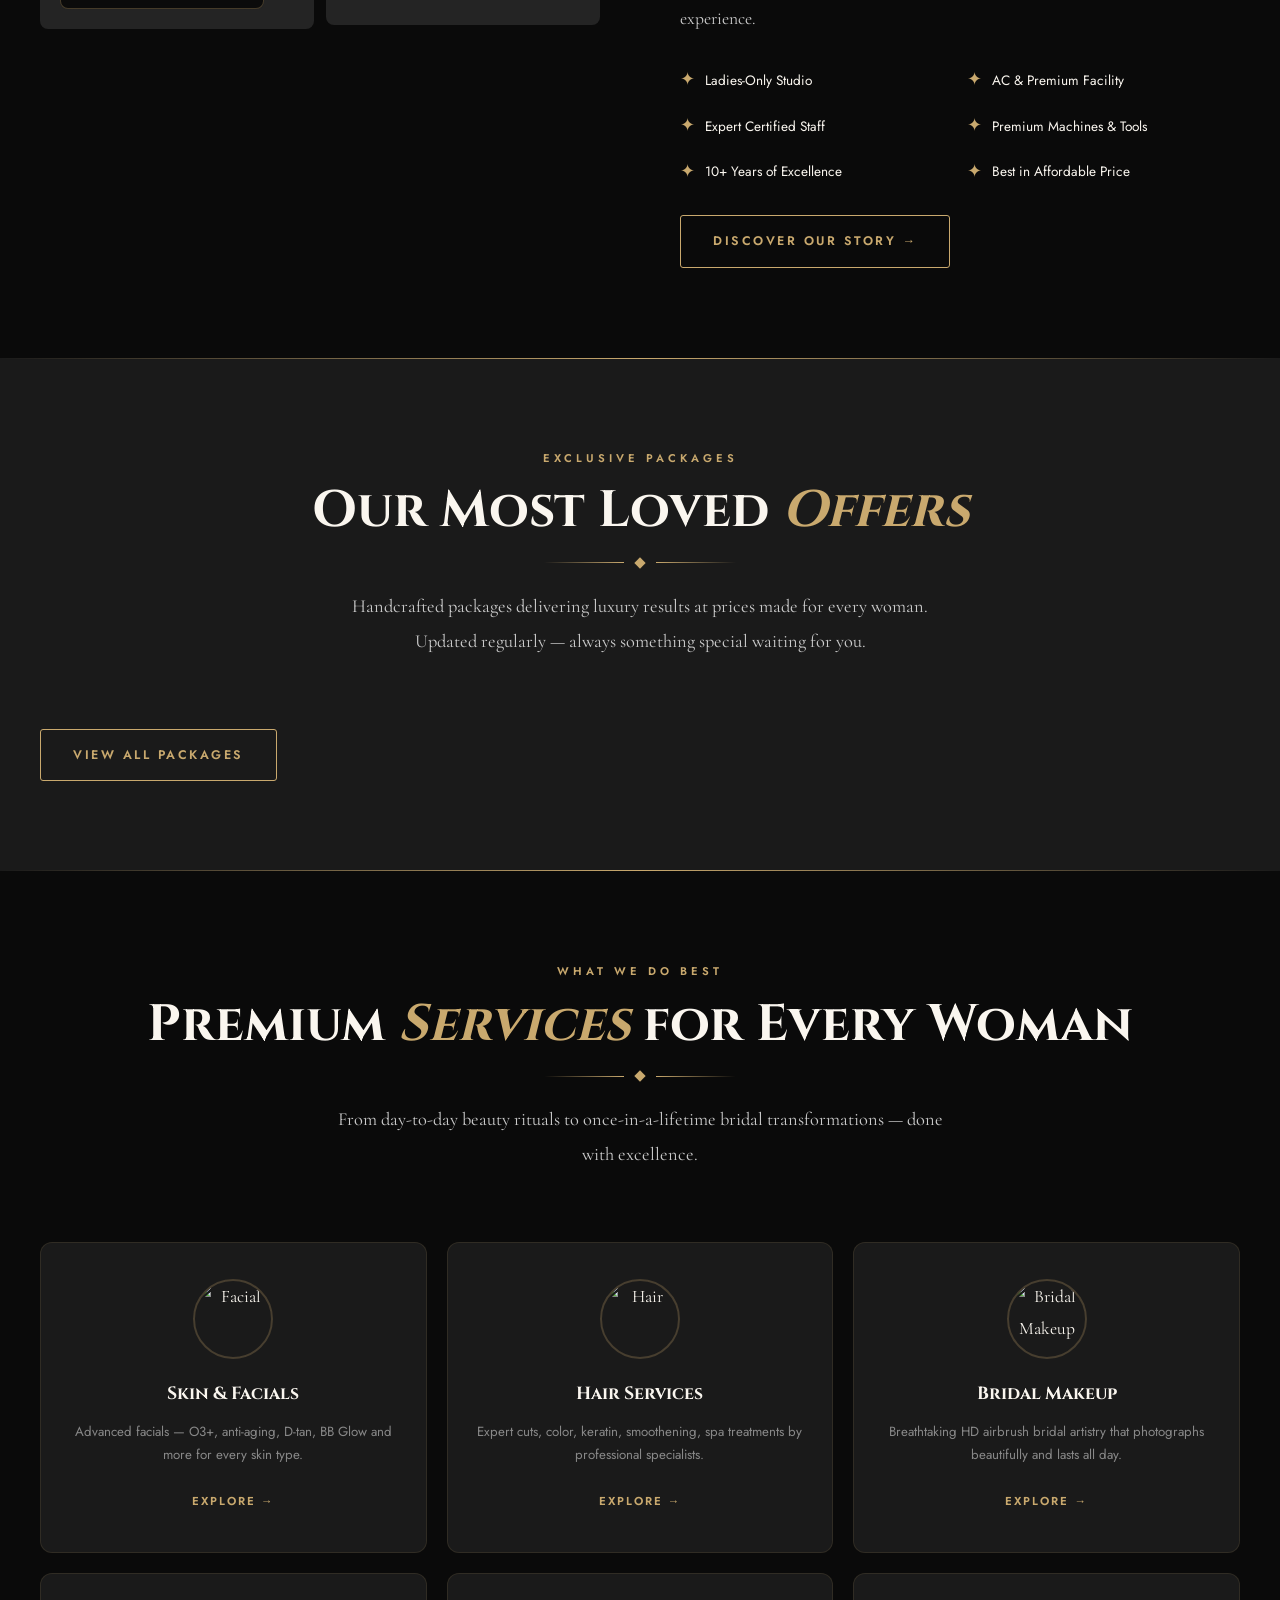
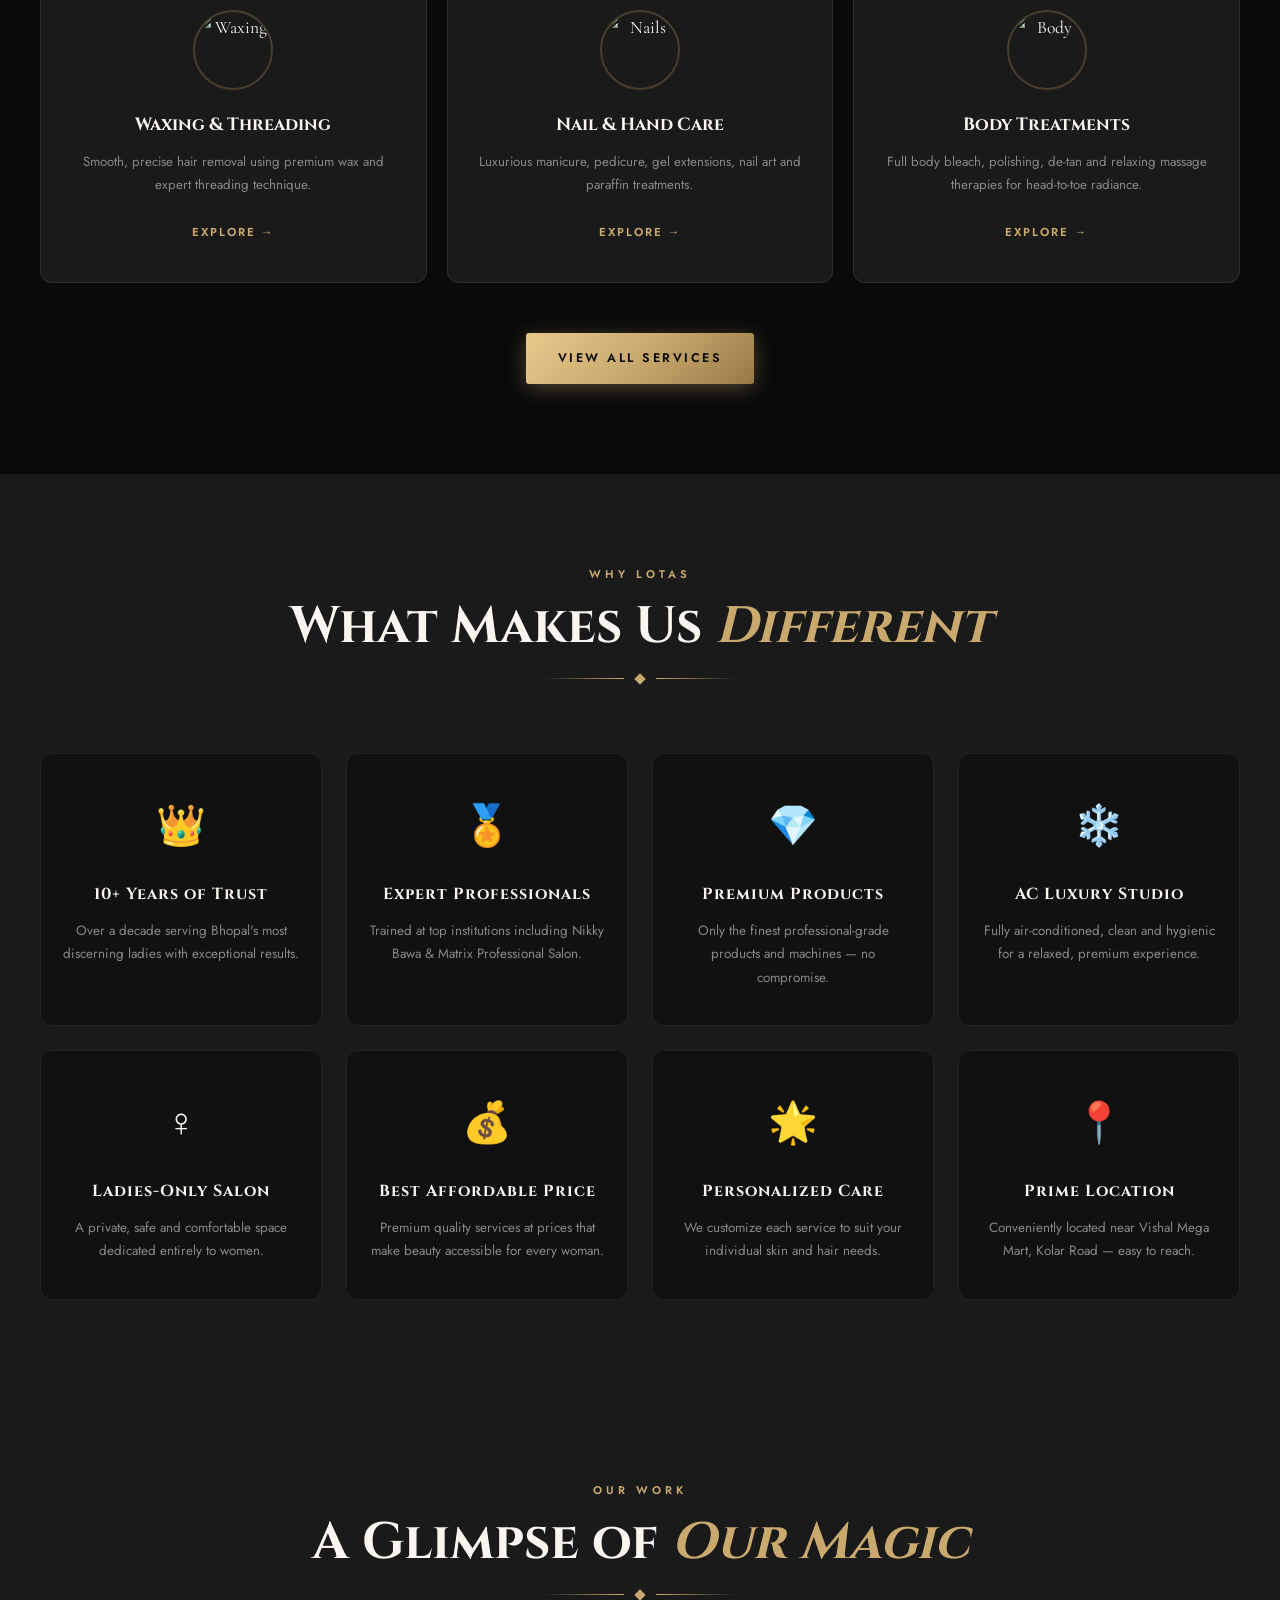
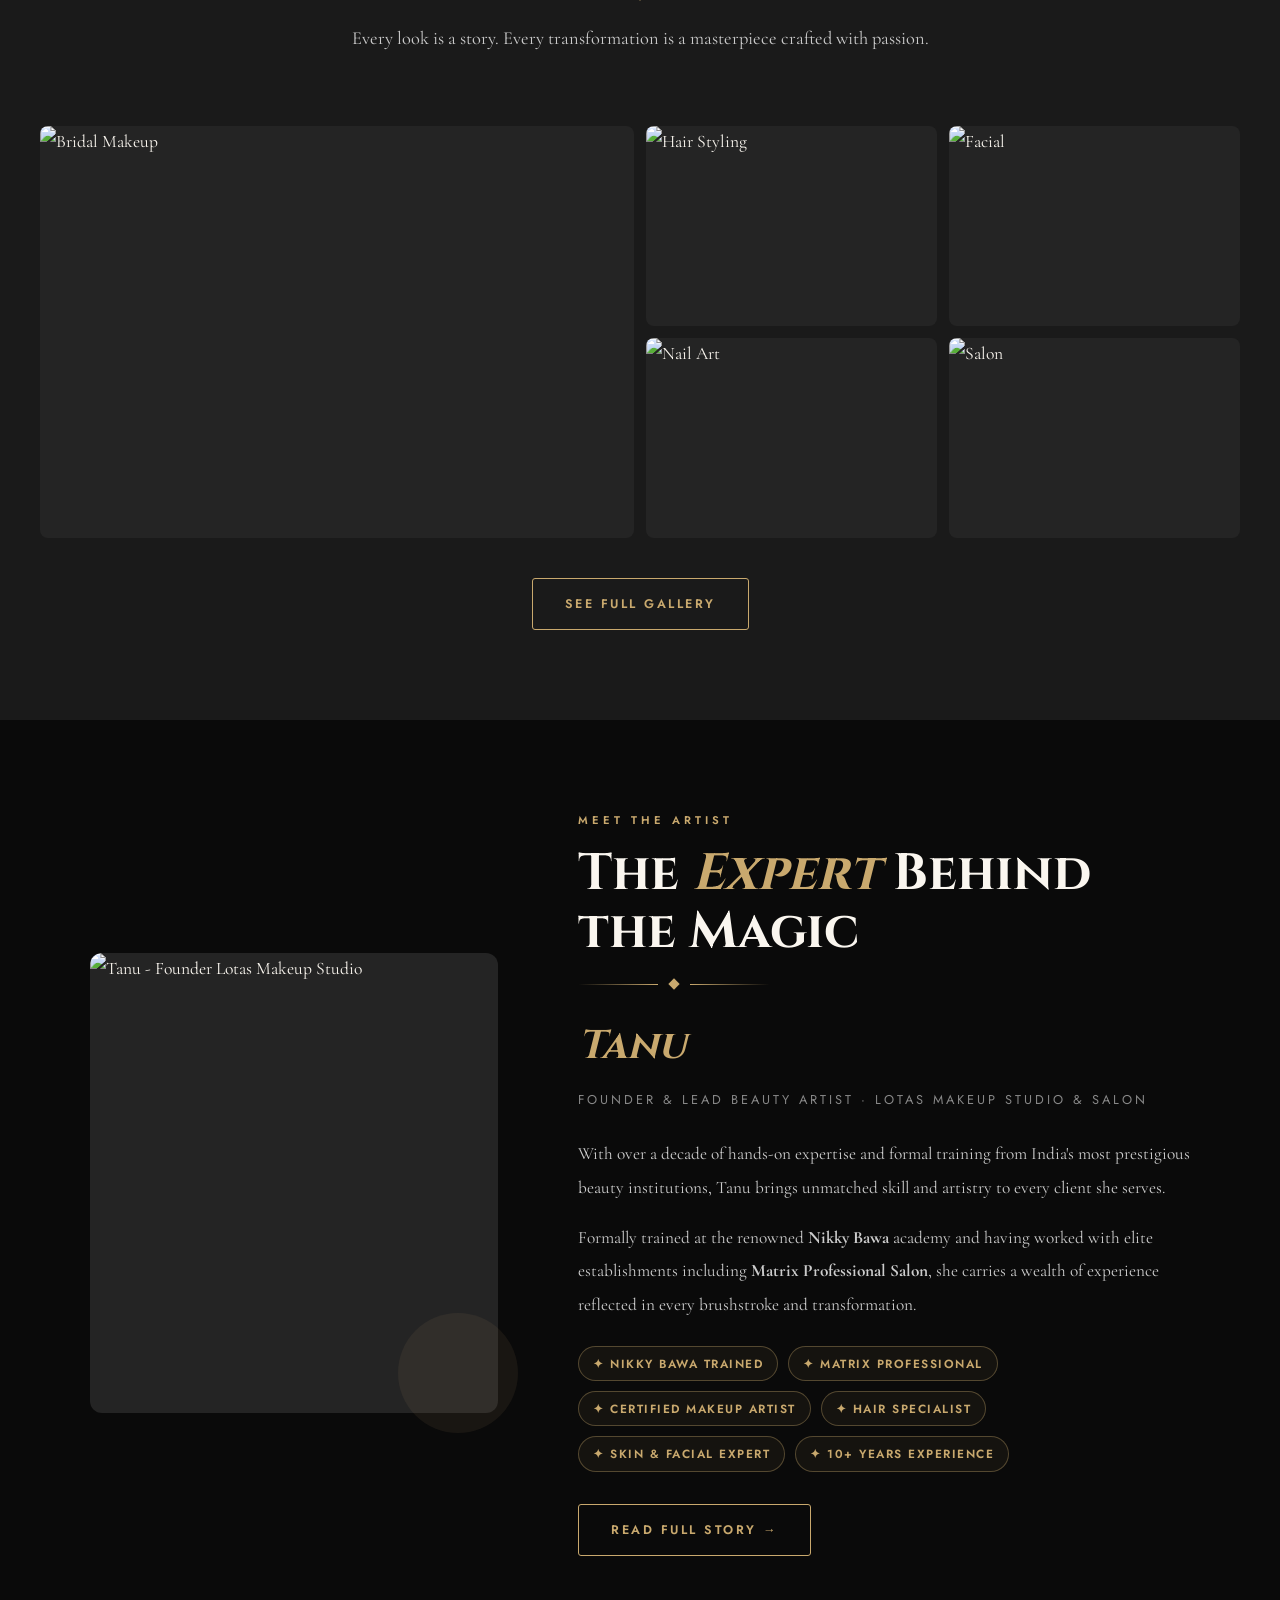
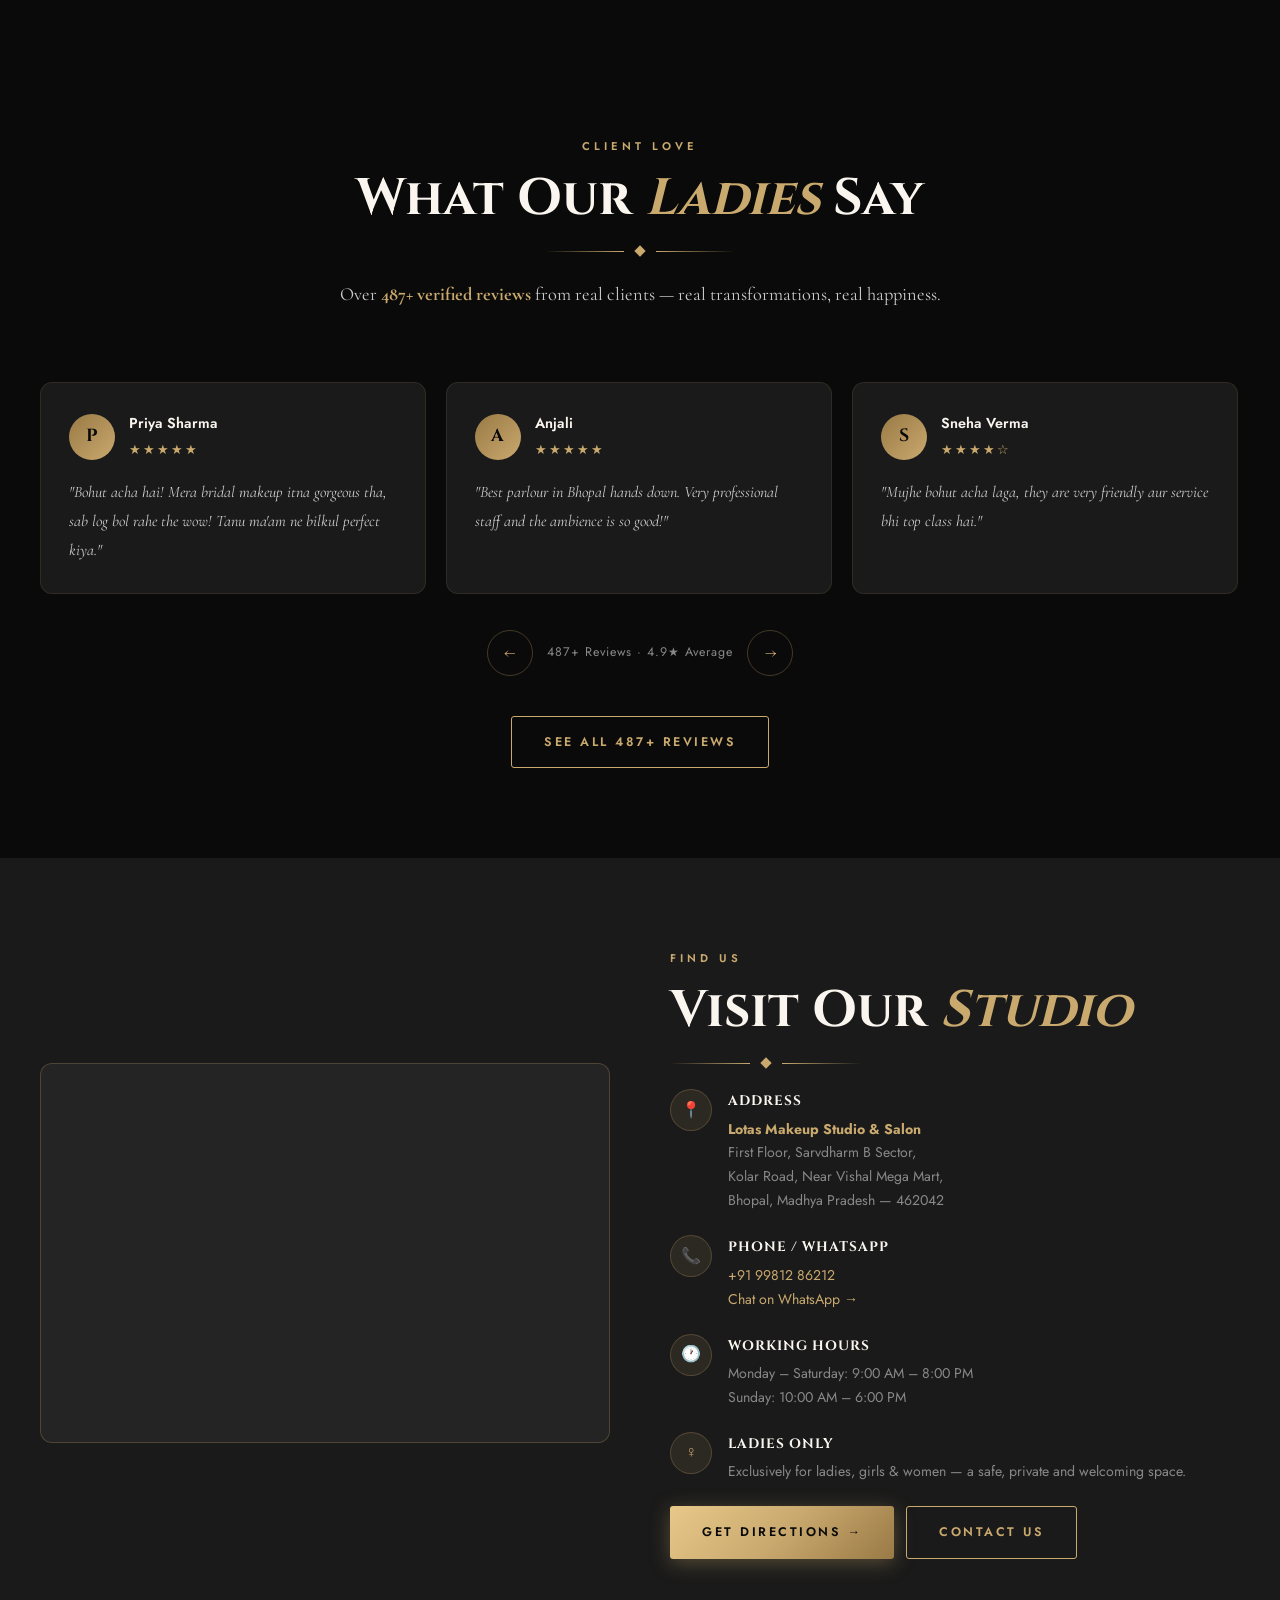
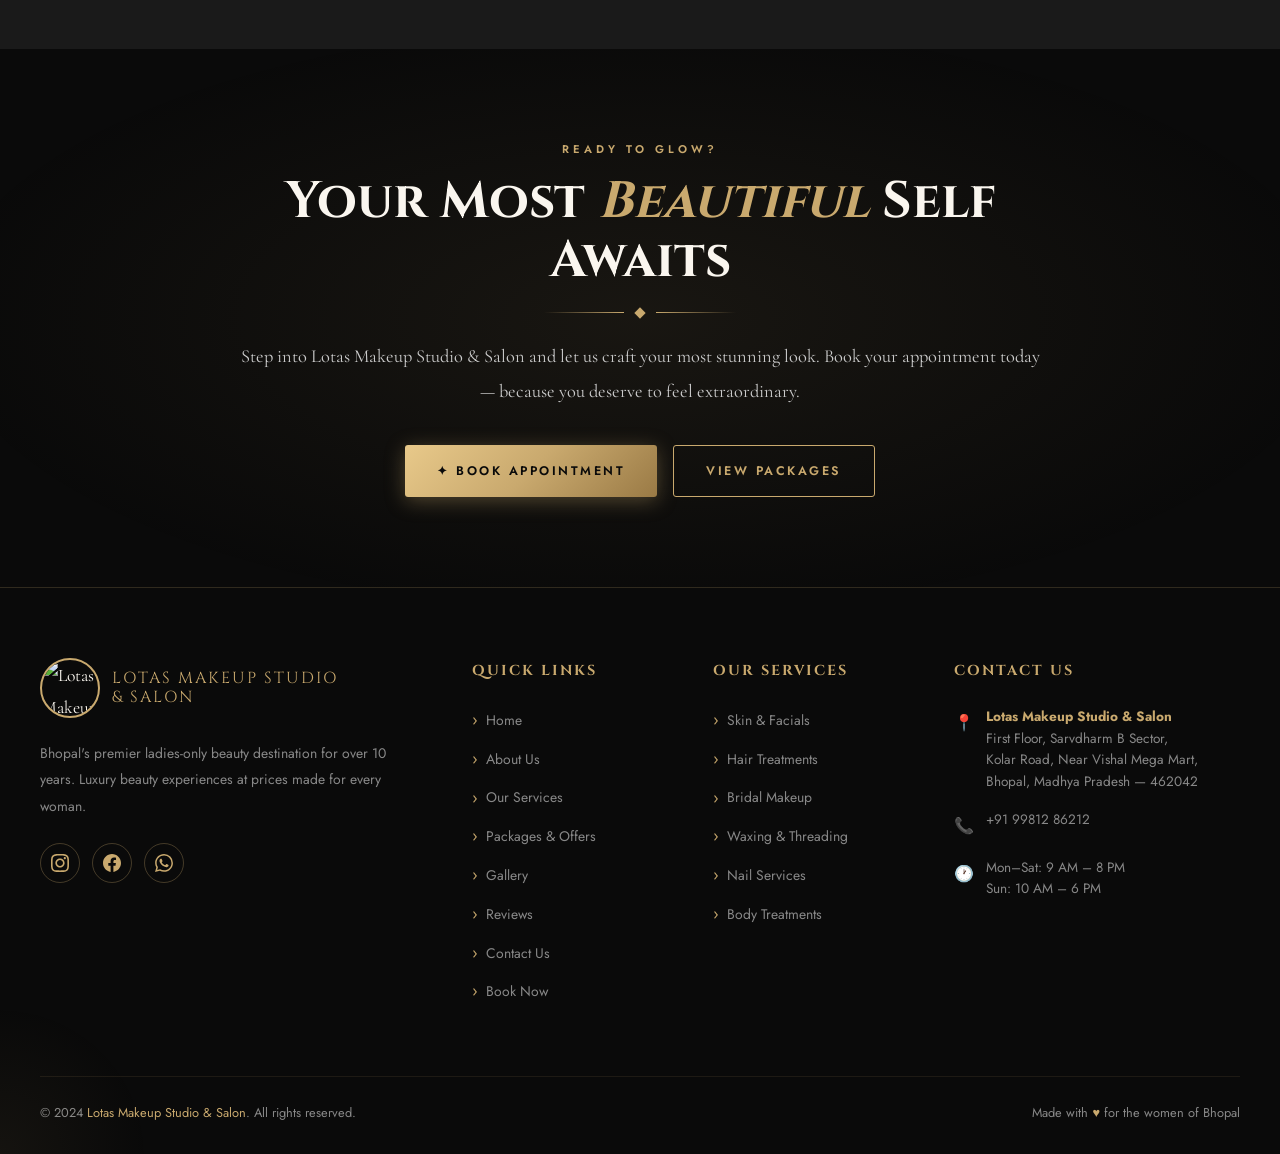
==== commit ea7fabdd: "Update index.html" ====
--- a/index.html
+++ b/index.html
@@ -302,7 +302,7 @@
   <div class="owner-inner">
     <div class="owner-visual reveal-left">
       <div class="owner-img-frame img-hover-zoom">
-        <img src="/images/logo.png" alt="Tanu - Founder Lotas Makeup Studio"/>
+        <img src="/images/logo.jpg" alt="Tanu - Founder Lotas Makeup Studio"/>
       </div>
       <div class="owner-deco"></div>
     </div>
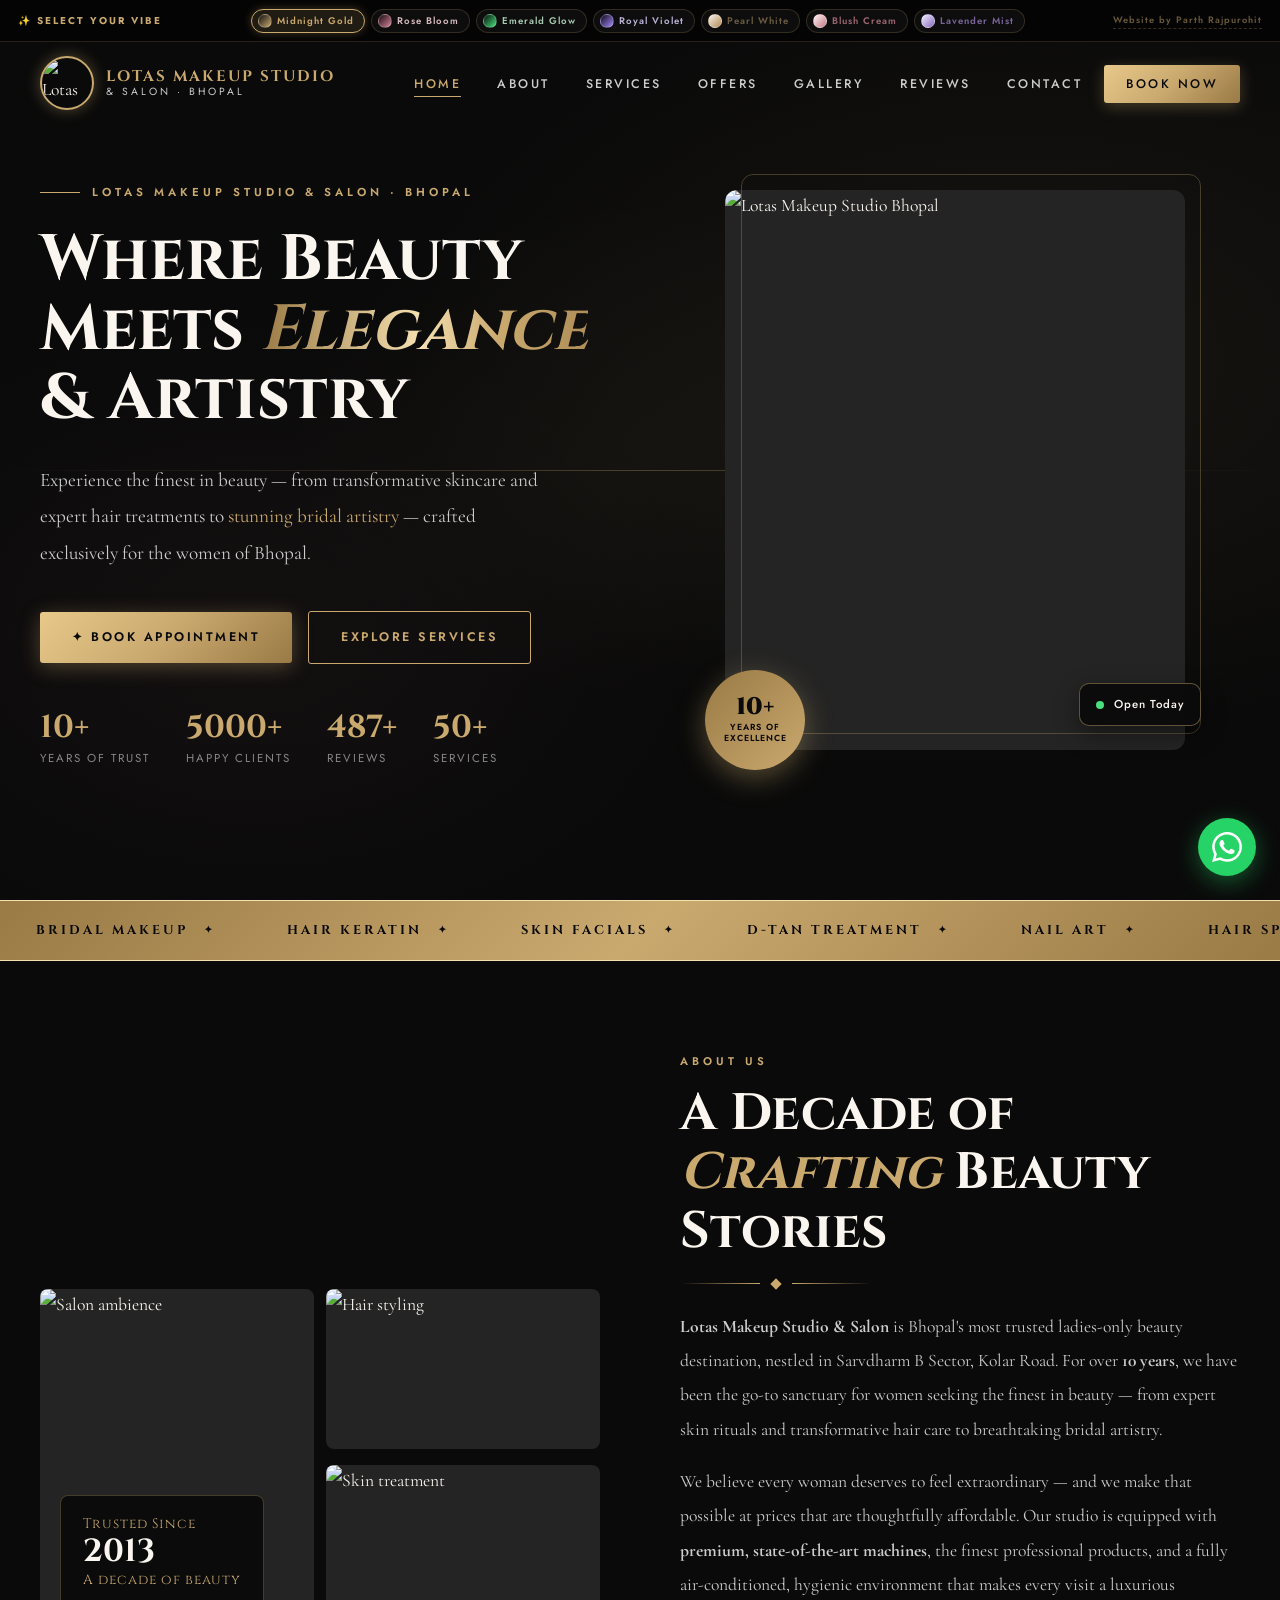
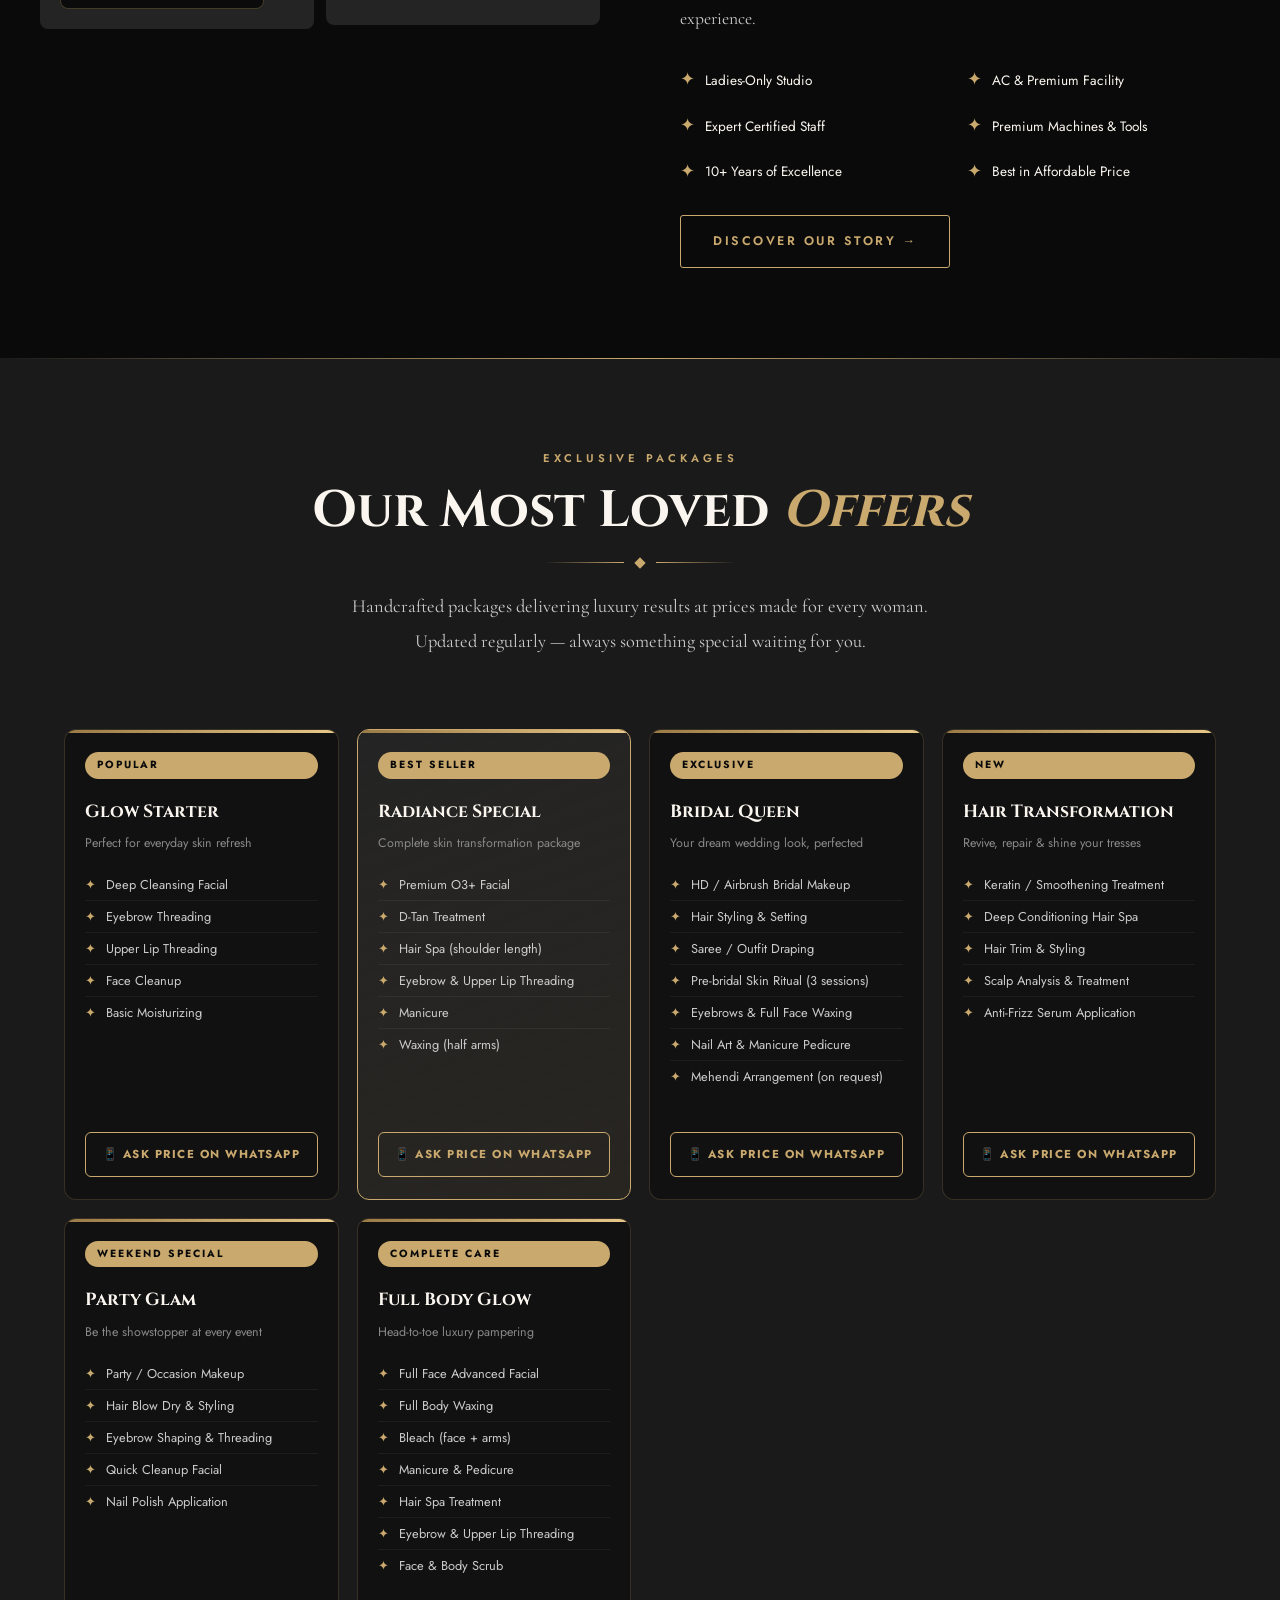
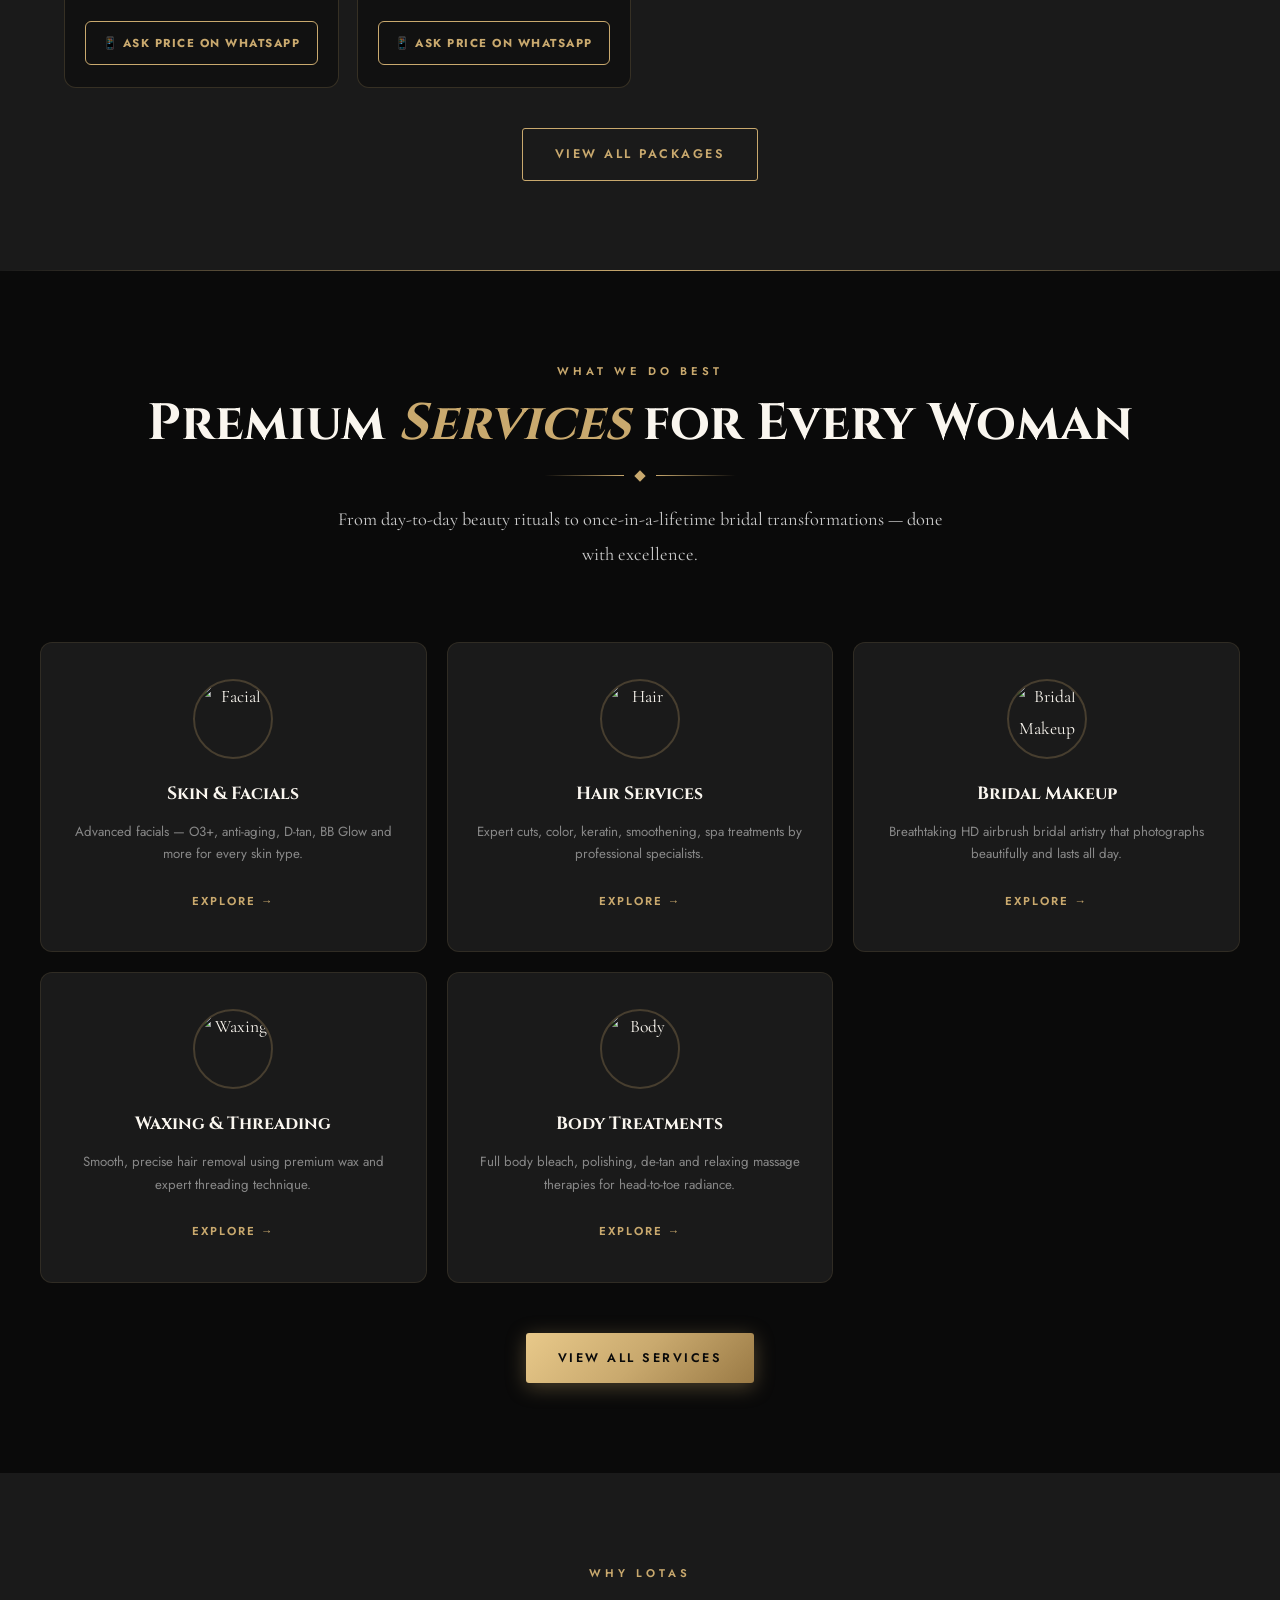
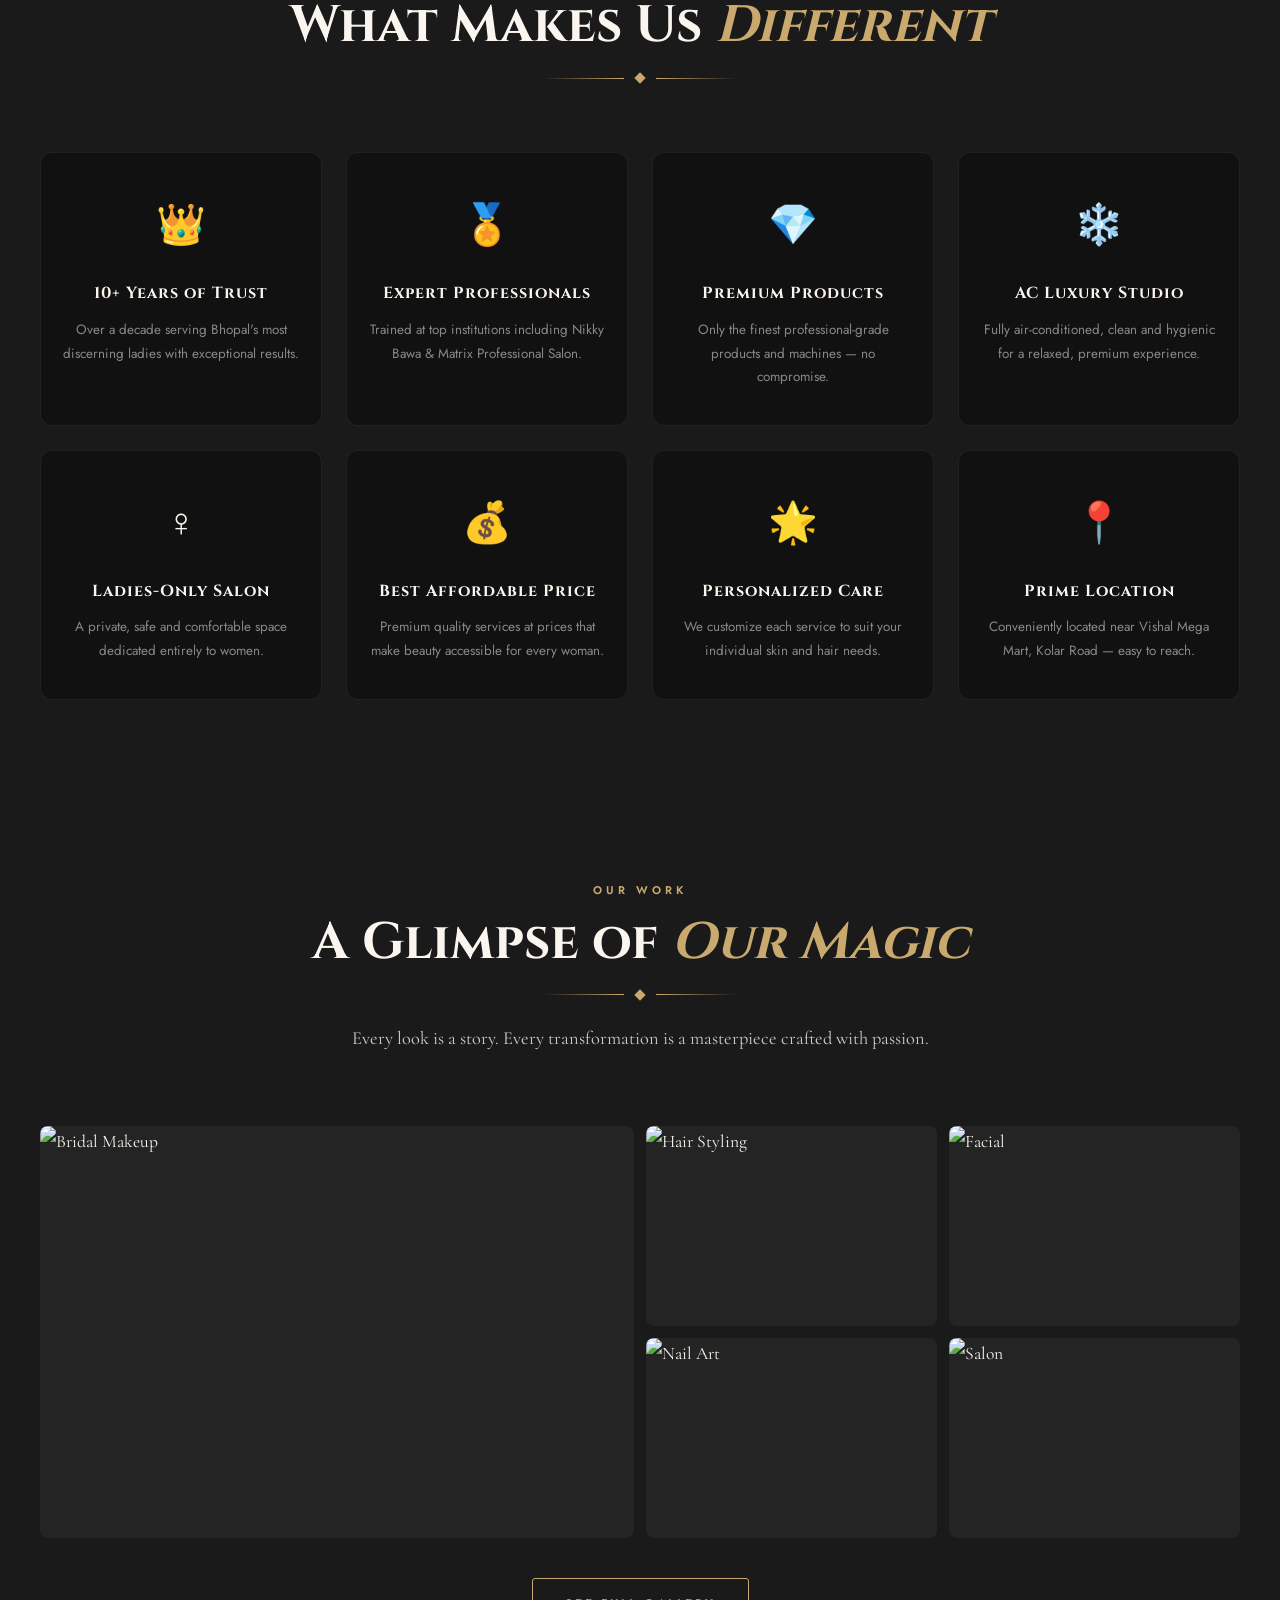
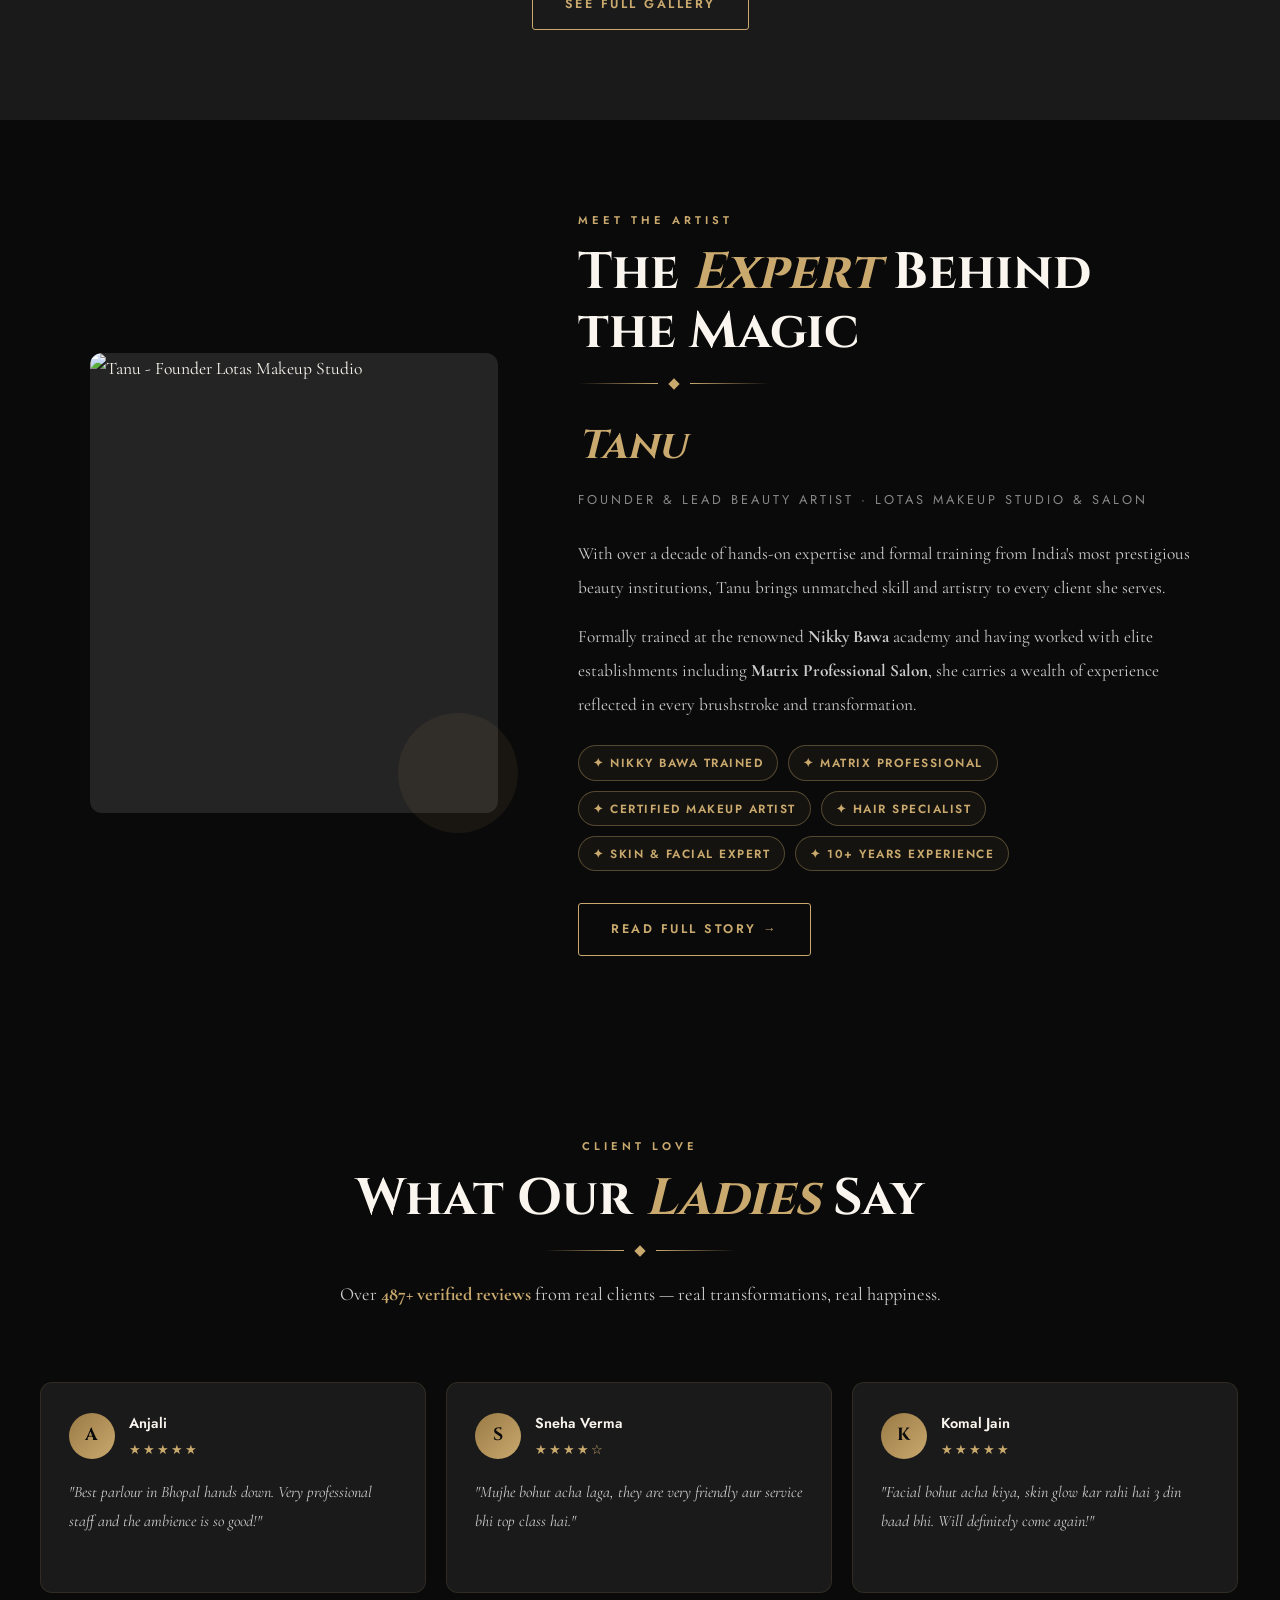
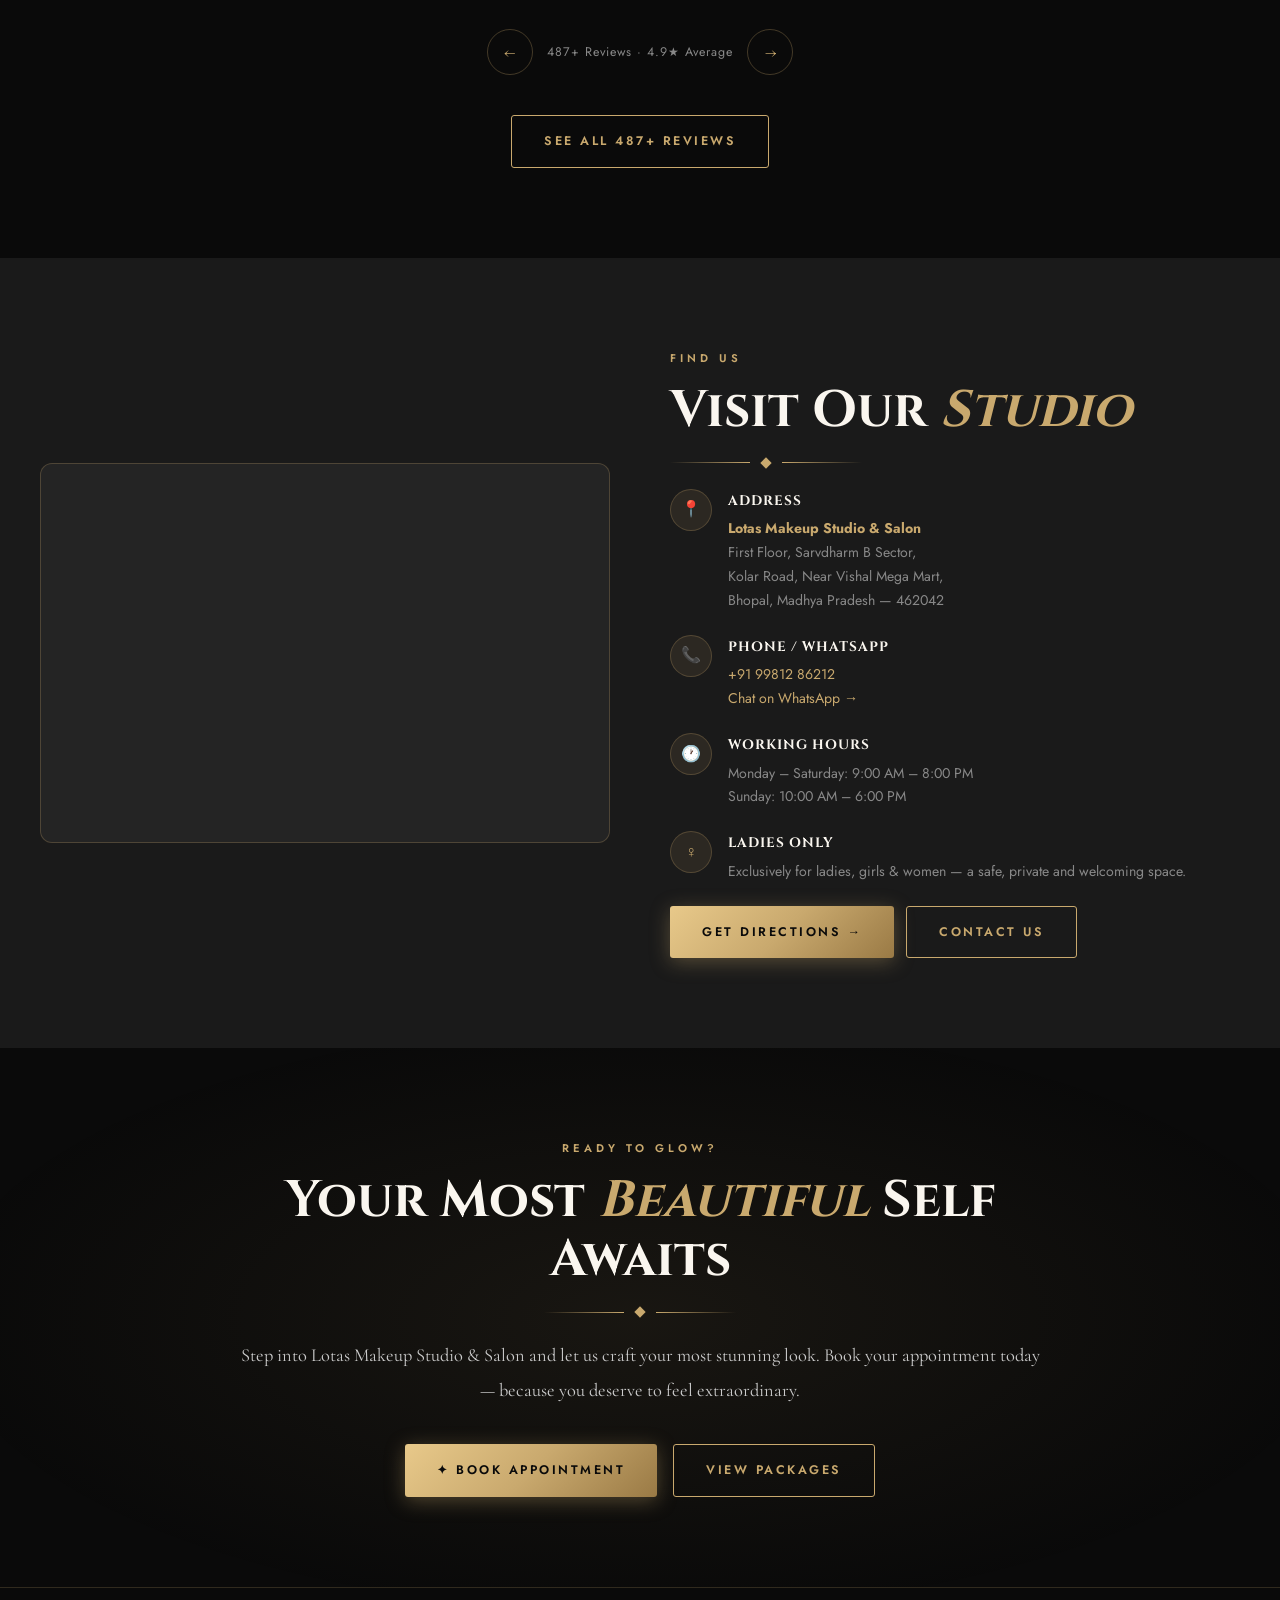
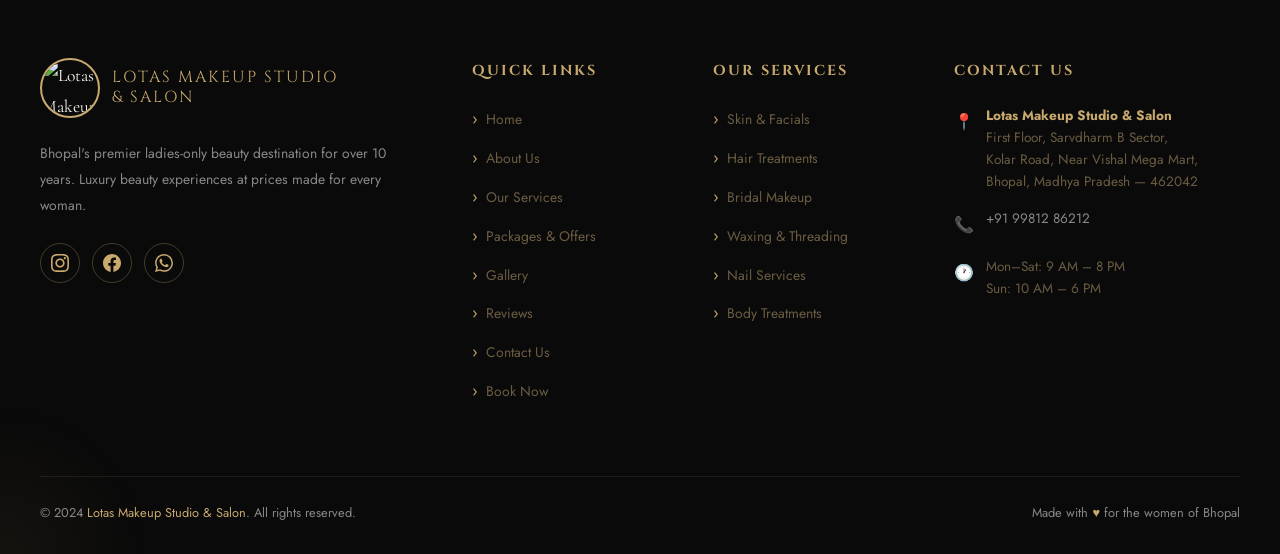
==== commit 41053626: "Add files via upload" ====
--- a/index.html
+++ b/index.html
@@ -173,9 +173,8 @@
     <div class="section-divider"><div class="diamond"></div></div>
     <p class="section-subtitle">Handcrafted packages delivering luxury results at prices made for every woman. Updated regularly — always something special waiting for you.</p>
   </div>
-<!--  <div class="offers-grid" id="offersGrid"></div>
+  <div class="offers-grid" id="offersGrid"></div>
   <div style="text-align:center;margin-top:40px;" class="reveal">
-    -->
     <a href="pages/offers.html" class="btn btn-outline">View All Packages</a>
   </div>
 </section>
@@ -221,14 +220,7 @@
       <p class="service-desc">Smooth, precise hair removal using premium wax and expert threading technique.</p>
       <a href="pages/services.html#waxing" class="service-link">Explore →</a>
     </div>
-    <div class="service-card">
-      <div class="service-icon-img img-hover-zoom">
-        <img src="https://images.unsplash.com/photo-1604654894610-df63bc536371?w=120&q=80" alt="Nails"/>
-      </div>
-      <h3 class="service-name">Nail &amp; Hand Care</h3>
-      <p class="service-desc">Luxurious manicure, pedicure, gel extensions, nail art and paraffin treatments.</p>
-      <a href="pages/services.html#nails" class="service-link">Explore →</a>
-    </div>
+
     <div class="service-card">
       <div class="service-icon-img img-hover-zoom">
         <img src="https://images.unsplash.com/photo-1540555700478-4be289fbecef?w=120&q=80" alt="Body"/>
@@ -302,7 +294,7 @@
   <div class="owner-inner">
     <div class="owner-visual reveal-left">
       <div class="owner-img-frame img-hover-zoom">
-        <img src="/images/logo.jpg" alt="Tanu - Founder Lotas Makeup Studio"/>
+        <img src="https://images.unsplash.com/photo-1595476108010-b4d1f102b1b1?w=500&q=80" alt="Tanu - Founder Lotas Makeup Studio"/>
       </div>
       <div class="owner-deco"></div>
     </div>
--- a/css/style.css
+++ b/css/style.css
@@ -711,3 +711,52 @@
   .nav-logo img { width: 44px; height: 44px; }
   .nav-logo-text .name { font-size: 0.8rem; }
 }
+
+/* ===== TOPBAR + NAVBAR OFFSET ===== */
+/* Topbar is 42px, navbar sits below it */
+/* Compensate page hero padding for topbar */
+.page-hero { padding-top: 160px !important; }
+.hero { padding-top: 160px; }
+
+/* Mobile nav covers full screen below topbar */
+.mobile-nav {
+  top: 0 !important;
+  padding-top: 80px;
+}
+
+/* ===== TOPBAR LIGHT THEME OVERRIDE ===== */
+[data-theme="pearl"] .theme-toggle-bar,
+[data-theme="blush"] .theme-toggle-bar,
+[data-theme="lavender"] .theme-toggle-bar {
+  border-bottom-color: rgba(0,0,0,0.1);
+}
+[data-theme="pearl"] .ttb-credit,
+[data-theme="blush"] .ttb-credit,
+[data-theme="lavender"] .ttb-credit {
+  color: rgba(0,0,0,0.4);
+  border-color: rgba(0,0,0,0.2);
+}
+[data-theme="pearl"] .ttb-credit:hover,
+[data-theme="blush"] .ttb-credit:hover,
+[data-theme="lavender"] .ttb-credit:hover { color: var(--gold); }
+
+/* ===== MOBILE NAV LIGHT THEME ===== */
+[data-theme="pearl"] .mobile-nav,
+[data-theme="blush"] .mobile-nav,
+[data-theme="lavender"] .mobile-nav {
+  background: rgba(248,245,240,0.99) !important;
+}
+[data-theme="pearl"] .mobile-nav a,
+[data-theme="blush"] .mobile-nav a,
+[data-theme="lavender"] .mobile-nav a { color: var(--cream); }
+[data-theme="pearl"] .mobile-nav a:hover,
+[data-theme="blush"] .mobile-nav a:hover,
+[data-theme="lavender"] .mobile-nav a:hover { color: var(--gold); }
+
+/* ===== HAMBURGER — visible on light themes ===== */
+[data-theme="pearl"] .hamburger span,
+[data-theme="blush"] .hamburger span,
+[data-theme="lavender"] .hamburger span { background: var(--cream); }
+
+/* ===== WHATSAPP FLOAT — always visible ===== */
+.whatsapp-float { bottom: 24px !important; right: 24px !important; z-index: 900; }
--- a/css/themes.css
+++ b/css/themes.css
@@ -1,227 +1,190 @@
-/* ===== THEME SYSTEM ===== */
+/* ===== THEME SYSTEM — 7 Themes ===== */
 
-/* ---- Theme Toggle Button ---- */
+/* ---- TOP BAR ---- */
 .theme-toggle-bar {
-  position: fixed;
-  top: 0; left: 0; right: 0;
-  z-index: 1100;
-  height: 36px;
-  background: rgba(5,5,5,0.96);
-  backdrop-filter: blur(12px);
-  border-bottom: 1px solid rgba(201,169,110,0.15);
-  display: flex;
-  align-items: center;
-  justify-content: center;
-  gap: 8px;
-  padding: 0 20px;
+  position: fixed; top:0; left:0; right:0; z-index:1100;
+  min-height:42px; background:rgba(5,5,5,0.97);
+  backdrop-filter:blur(16px); border-bottom:1px solid rgba(201,169,110,0.18);
+  display:flex; align-items:center; justify-content:space-between;
+  padding:0 18px; gap:12px; flex-wrap:nowrap;
 }
-.theme-toggle-bar .ttb-label {
-  font-family: var(--font-ui);
-  font-size: 0.62rem;
-  font-weight: 600;
-  letter-spacing: 3px;
-  text-transform: uppercase;
-  color: var(--grey);
+.ttb-label {
+  font-family:var(--font-ui); font-size:0.62rem; font-weight:700;
+  letter-spacing:2px; text-transform:uppercase; color:var(--gold);
+  white-space:nowrap; flex-shrink:0;
 }
+.theme-btns-wrap { display:flex; align-items:center; gap:6px; flex:1; justify-content:center; flex-wrap:wrap; }
+
 .theme-btn {
-  width: 26px; height: 26px;
-  border-radius: 50%;
-  border: 2px solid rgba(201,169,110,0.2);
-  cursor: pointer;
-  transition: all 0.3s ease;
-  position: relative;
-  overflow: hidden;
+  display:flex; align-items:center; gap:5px;
+  padding:4px 10px 4px 6px; border-radius:20px;
+  border:1px solid rgba(201,169,110,0.2);
+  background:rgba(255,255,255,0.04); cursor:pointer;
+  transition:all 0.25s ease; white-space:nowrap;
 }
-.theme-btn:hover { transform: scale(1.2); border-color: rgba(201,169,110,0.6); }
-.theme-btn.active { border-color: var(--gold); box-shadow: 0 0 10px rgba(201,169,110,0.5); }
-.theme-btn[data-theme="dark"]    { background: linear-gradient(135deg, #0a0a0a, #c9a96e); }
-.theme-btn[data-theme="rose"]    { background: linear-gradient(135deg, #1a0a10, #c47a85); }
-.theme-btn[data-theme="emerald"] { background: linear-gradient(135deg, #0a1a12, #4ade80); }
-.theme-btn[data-theme="royal"]   { background: linear-gradient(135deg, #0d0a1a, #8b5cf6); }
+.theme-btn:hover { border-color:rgba(201,169,110,0.5); background:rgba(201,169,110,0.08); transform:scale(1.05); }
+.theme-btn.active { border-color:var(--gold); background:rgba(201,169,110,0.15); box-shadow:0 0 10px rgba(201,169,110,0.3); }
+.tb-dot {
+  width:14px; height:14px; border-radius:50%; flex-shrink:0;
+  border:1px solid rgba(255,255,255,0.2); display:block;
+}
+.tb-name { font-family:var(--font-ui); font-size:0.6rem; font-weight:600; letter-spacing:1px; color:var(--grey-light); }
+.theme-btn.active .tb-name { color:var(--gold); }
 
-/* Push navbar down when topbar present */
-.navbar { top: 36px; }
+/* Dot colors per theme */
+.theme-btn[data-theme="dark"]     .tb-dot { background:linear-gradient(135deg,#111,#c9a96e); }
+.theme-btn[data-theme="rose"]     .tb-dot { background:linear-gradient(135deg,#1a0a10,#d4869a); }
+.theme-btn[data-theme="emerald"]  .tb-dot { background:linear-gradient(135deg,#051209,#4ade80); }
+.theme-btn[data-theme="royal"]    .tb-dot { background:linear-gradient(135deg,#0d0a1a,#a78bfa); }
+.theme-btn[data-theme="pearl"]    .tb-dot { background:linear-gradient(135deg,#f5f0e8,#b48c5a); }
+.theme-btn[data-theme="blush"]    .tb-dot { background:linear-gradient(135deg,#fff0f3,#c47a85); }
+.theme-btn[data-theme="lavender"] .tb-dot { background:linear-gradient(135deg,#f0eeff,#8b6abf); }
 
-/* ===== THEME: DARK GOLD (default) ===== */
+/* Credit link */
+.ttb-credit {
+  font-family:var(--font-ui); font-size:0.58rem; font-weight:600;
+  letter-spacing:1px; color:rgba(201,169,110,0.5); text-decoration:none;
+  white-space:nowrap; flex-shrink:0; transition:color 0.2s ease;
+  border-bottom:1px dashed rgba(201,169,110,0.25);
+}
+.ttb-credit:hover { color:var(--gold); border-color:var(--gold); }
+
+/* Push navbar below topbar */
+.navbar { top:42px; }
+
+/* ===== DARK GOLD (default) ===== */
 [data-theme="dark"] {
-  --gold: #c9a96e;
-  --gold-light: #e8c98a;
-  --gold-dark: #9a7a45;
-  --gold-shimmer: #f5e0b0;
-  --black: #0a0a0a;
-  --dark: #111111;
-  --dark2: #1a1a1a;
-  --dark3: #242424;
-  --cream: #faf6ef;
-  --cream-dark: #f0e9db;
-  --white: #ffffff;
-  --grey: #888888;
-  --grey-light: #cccccc;
-  --rose: #c47a85;
-  --accent: #c9a96e;
-  --hero-grad: radial-gradient(ellipse 70% 60% at 80% 40%, rgba(201,169,110,0.07) 0%, transparent 70%);
-  --card-bg: #1a1a1a;
-  --section-alt: #111111;
+  --gold:#c9a96e; --gold-light:#e8c98a; --gold-dark:#9a7a45;
+  --gold-shimmer:#f5e0b0; --black:#0a0a0a; --dark:#111111;
+  --dark2:#1a1a1a; --dark3:#242424; --cream:#faf6ef;
+  --cream-dark:#f0e9db; --white:#ffffff; --grey:#888888;
+  --grey-light:#cccccc; --accent:#c9a96e;
+}
+[data-theme="dark"] .theme-toggle-bar { background:rgba(5,5,5,0.97); }
+
+/* ===== ROSE BLOOM ===== */
+[data-theme="rose"] {
+  --gold:#d4869a; --gold-light:#ebb0be; --gold-dark:#a85c6e;
+  --gold-shimmer:#f5c8d4; --black:#0d0508; --dark:#130a0e;
+  --dark2:#1c0f14; --dark3:#261419; --cream:#fdf0f3;
+  --cream-dark:#f0d8de; --white:#ffffff; --grey:#9a7a82;
+  --grey-light:#d4b8bf; --accent:#d4869a;
+}
+[data-theme="rose"] .marquee-section,.stats-band { background:linear-gradient(135deg,#a85c6e,#d4869a,#a85c6e) !important; }
+[data-theme="rose"] .btn-gold { background:linear-gradient(135deg,#ebb0be,#d4869a,#a85c6e); }
+[data-theme="rose"] .nav-cta { background:linear-gradient(135deg,#ebb0be,#d4869a,#a85c6e) !important; color:#0d0508 !important; }
+[data-theme="rose"] .section-title span,[data-theme="rose"] .page-hero-title span { color:#d4869a; }
+
+/* ===== EMERALD GLOW ===== */
+[data-theme="emerald"] {
+  --gold:#4ade80; --gold-light:#86efac; --gold-dark:#22c55e;
+  --gold-shimmer:#bbf7d0; --black:#020d06; --dark:#051209;
+  --dark2:#0a1e10; --dark3:#0f2916; --cream:#f0fdf4;
+  --cream-dark:#dcfce7; --white:#ffffff; --grey:#6b8f73;
+  --grey-light:#a7c9b0; --accent:#4ade80;
+}
+[data-theme="emerald"] .btn-gold { background:linear-gradient(135deg,#86efac,#4ade80,#22c55e); color:#020d06; }
+[data-theme="emerald"] .nav-cta { background:linear-gradient(135deg,#86efac,#4ade80,#22c55e) !important; color:#020d06 !important; }
+[data-theme="emerald"] .section-title span,[data-theme="emerald"] .page-hero-title span { color:#4ade80; }
+
+/* ===== ROYAL VIOLET ===== */
+[data-theme="royal"] {
+  --gold:#a78bfa; --gold-light:#c4b5fd; --gold-dark:#7c3aed;
+  --gold-shimmer:#ede9fe; --black:#080612; --dark:#0d0b1e;
+  --dark2:#14112a; --dark3:#1c1836; --cream:#f5f3ff;
+  --cream-dark:#ede9fe; --white:#ffffff; --grey:#7b7499;
+  --grey-light:#b8b0d4; --accent:#a78bfa;
+}
+[data-theme="royal"] .btn-gold { background:linear-gradient(135deg,#c4b5fd,#a78bfa,#7c3aed); color:#080612; }
+[data-theme="royal"] .nav-cta { background:linear-gradient(135deg,#c4b5fd,#a78bfa,#7c3aed) !important; color:#080612 !important; }
+[data-theme="royal"] .section-title span,[data-theme="royal"] .page-hero-title span { color:#a78bfa; }
+
+/* ===== PEARL WHITE (light) ===== */
+[data-theme="pearl"] {
+  --gold:#b48c5a; --gold-light:#d4a96a; --gold-dark:#8a6835;
+  --gold-shimmer:#e8d5b0; --black:#f5f0e8; --dark:#ece5d8;
+  --dark2:#e0d8c8; --dark3:#d4cbb8; --cream:#3d2e1a;
+  --cream-dark:#2a1f10; --white:#1a1206; --grey:#6b5c42;
+  --grey-light:#4a3a25; --accent:#b48c5a;
+}
+[data-theme="pearl"] body { background:var(--black); color:var(--cream); }
+[data-theme="pearl"] .navbar { background:rgba(245,240,232,0.96) !important; border-bottom:1px solid rgba(180,140,90,0.3); }
+[data-theme="pearl"] .navbar.scrolled { background:rgba(236,229,216,0.98) !important; }
+[data-theme="pearl"] .nav-links a { color:#4a3a25 !important; }
+[data-theme="pearl"] .nav-links a:hover,[data-theme="pearl"] .nav-links a.active { color:#b48c5a !important; }
+[data-theme="pearl"] .nav-cta { background:linear-gradient(135deg,#d4a96a,#b48c5a,#8a6835) !important; color:#fff !important; }
+[data-theme="pearl"] .footer { background:var(--dark3); border-color:rgba(180,140,90,0.2); }
+[data-theme="pearl"] .footer-brand p,.footer-col ul li a,.footer-contact-item p { color:#6b5c42; }
+[data-theme="pearl"] .btn-gold { background:linear-gradient(135deg,#d4a96a,#b48c5a,#8a6835); color:#fff; }
+[data-theme="pearl"] .btn-outline { border-color:#b48c5a; color:#b48c5a; }
+[data-theme="pearl"] .btn-outline:hover { background:#b48c5a; color:#fff; }
+[data-theme="pearl"] .section-title span,[data-theme="pearl"] .page-hero-title span { color:#b48c5a; }
+[data-theme="pearl"] .card,.offer-card,.service-card,.why-card { background:var(--dark2); border-color:rgba(180,140,90,0.2); }
+[data-theme="pearl"] .theme-toggle-bar { background:rgba(245,240,232,0.97); border-color:rgba(180,140,90,0.2); }
+[data-theme="pearl"] .ttb-label { color:#b48c5a; }
+[data-theme="pearl"] .tb-name { color:#6b5c42; }
+[data-theme="pearl"] .hero-bg { background:radial-gradient(ellipse 70% 60% at 80% 40%,rgba(180,140,90,0.08) 0%,transparent 70%); }
+
+/* ===== BLUSH CREAM (light) ===== */
+[data-theme="blush"] {
+  --gold:#c47a85; --gold-light:#e0a0aa; --gold-dark:#a05060;
+  --gold-shimmer:#f5d0d8; --black:#fff8f9; --dark:#f5ecee;
+  --dark2:#ecdde0; --dark3:#e0cdd0; --cream:#3d1520;
+  --cream-dark:#2a0d14; --white:#1a0508; --grey:#9a6570;
+  --grey-light:#5a2a35; --accent:#c47a85;
+}
+[data-theme="blush"] body { background:var(--black); color:var(--cream); }
+[data-theme="blush"] .navbar { background:rgba(255,248,249,0.96) !important; border-bottom:1px solid rgba(196,122,133,0.25); }
+[data-theme="blush"] .navbar.scrolled { background:rgba(245,236,238,0.98) !important; }
+[data-theme="blush"] .nav-links a { color:#5a2a35 !important; }
+[data-theme="blush"] .nav-links a:hover,[data-theme="blush"] .nav-links a.active { color:#c47a85 !important; }
+[data-theme="blush"] .nav-cta { background:linear-gradient(135deg,#e0a0aa,#c47a85,#a05060) !important; color:#fff !important; }
+[data-theme="blush"] .btn-gold { background:linear-gradient(135deg,#e0a0aa,#c47a85,#a05060); color:#fff; }
+[data-theme="blush"] .btn-outline { border-color:#c47a85; color:#c47a85; }
+[data-theme="blush"] .section-title span,[data-theme="blush"] .page-hero-title span { color:#c47a85; }
+[data-theme="blush"] .theme-toggle-bar { background:rgba(255,248,249,0.97); border-color:rgba(196,122,133,0.2); }
+[data-theme="blush"] .ttb-label { color:#c47a85; }
+[data-theme="blush"] .tb-name { color:#9a6570; }
+[data-theme="blush"] .hero-bg { background:radial-gradient(ellipse 70% 60% at 80% 40%,rgba(196,122,133,0.08) 0%,transparent 70%); }
+
+/* ===== LAVENDER MIST (light) ===== */
+[data-theme="lavender"] {
+  --gold:#8b6abf; --gold-light:#b090e0; --gold-dark:#6845a0;
+  --gold-shimmer:#e8e0f8; --black:#f8f5ff; --dark:#ede8f8;
+  --dark2:#e2daee; --dark3:#d5cce4; --cream:#2d1a50;
+  --cream-dark:#1e1035; --white:#12082a; --grey:#7a6598;
+  --grey-light:#4a3570; --accent:#8b6abf;
+}
+[data-theme="lavender"] body { background:var(--black); color:var(--cream); }
+[data-theme="lavender"] .navbar { background:rgba(248,245,255,0.96) !important; border-bottom:1px solid rgba(139,106,191,0.25); }
+[data-theme="lavender"] .navbar.scrolled { background:rgba(237,232,248,0.98) !important; }
+[data-theme="lavender"] .nav-links a { color:#4a3570 !important; }
+[data-theme="lavender"] .nav-links a:hover,[data-theme="lavender"] .nav-links a.active { color:#8b6abf !important; }
+[data-theme="lavender"] .nav-cta { background:linear-gradient(135deg,#b090e0,#8b6abf,#6845a0) !important; color:#fff !important; }
+[data-theme="lavender"] .btn-gold { background:linear-gradient(135deg,#b090e0,#8b6abf,#6845a0); color:#fff; }
+[data-theme="lavender"] .btn-outline { border-color:#8b6abf; color:#8b6abf; }
+[data-theme="lavender"] .section-title span,[data-theme="lavender"] .page-hero-title span { color:#8b6abf; }
+[data-theme="lavender"] .theme-toggle-bar { background:rgba(248,245,255,0.97); border-color:rgba(139,106,191,0.2); }
+[data-theme="lavender"] .ttb-label { color:#8b6abf; }
+[data-theme="lavender"] .tb-name { color:#7a6598; }
+[data-theme="lavender"] .hero-bg { background:radial-gradient(ellipse 70% 60% at 80% 40%,rgba(139,106,191,0.07) 0%,transparent 70%); }
+
+/* ---- Universal transition on theme switch ---- */
+body,body *:not(canvas):not(.particle-canvas) {
+  transition: background-color 0.35s ease, border-color 0.35s ease, color 0.3s ease, box-shadow 0.3s ease;
+}
+/* Restore transform transitions */
+.btn,.service-card,.offer-card,.why-card,.facility-card,.contact-card,.review-card,.review-card-full,.gp-item,.faq-item,.booking-banner,.tl-content,.svc-item,.od-cred,.value-item,.footer-social a,.cc-socials a,.cat-tab,.gal-filter,.theme-btn {
+  transition: background-color 0.35s ease, border-color 0.35s ease, color 0.3s ease, box-shadow 0.3s ease, transform 0.3s cubic-bezier(.25,.46,.45,.94), opacity 0.3s ease !important;
 }
 
-/* ===== THEME: ROSE BLOOM ===== */
-[data-theme="rose"] {
-  --gold: #d4869a;
-  --gold-light: #ebb0be;
-  --gold-dark: #a85c6e;
-  --gold-shimmer: #f5c8d4;
-  --black: #0d0508;
-  --dark: #130a0e;
-  --dark2: #1c0f14;
-  --dark3: #261419;
-  --cream: #fdf0f3;
-  --cream-dark: #f0d8de;
-  --white: #ffffff;
-  --grey: #9a7a82;
-  --grey-light: #d4b8bf;
-  --accent: #d4869a;
-  --hero-grad: radial-gradient(ellipse 70% 60% at 80% 40%, rgba(212,134,154,0.08) 0%, transparent 70%);
-  --card-bg: #1c0f14;
-  --section-alt: #130a0e;
+/* ---- Mobile topbar ---- */
+@media (max-width:768px) {
+  .theme-toggle-bar { padding:0 10px; gap:6px; min-height:38px; }
+  .ttb-label { display:none; }
+  .ttb-credit { font-size:0.52rem; }
+  .theme-btn { padding:3px 7px 3px 4px; }
+  .tb-name { display:none; }
+  .tb-dot { width:18px; height:18px; }
+  .navbar { top:38px; }
 }
-[data-theme="rose"] .shimmer-text {
-  background: linear-gradient(90deg, #a85c6e, #f5c8d4, #d4869a, #a85c6e);
-  background-size: 400px 100%;
-  -webkit-background-clip: text; background-clip: text;
-  -webkit-text-fill-color: transparent;
-  animation: shimmerMove 3s linear infinite;
-}
-[data-theme="rose"] .hero-bg {
-  background: radial-gradient(ellipse 70% 60% at 80% 40%, rgba(212,134,154,0.08) 0%, transparent 70%),
-              radial-gradient(ellipse 50% 50% at 20% 70%, rgba(168,92,110,0.06) 0%, transparent 70%);
-}
-[data-theme="rose"] .marquee-section {
-  background: linear-gradient(135deg, #a85c6e, #d4869a, #a85c6e);
-}
-[data-theme="rose"] .stats-band {
-  background: linear-gradient(135deg, #a85c6e, #d4869a, #a85c6e);
-}
-[data-theme="rose"] .nav-cta {
-  background: linear-gradient(135deg, #ebb0be, #d4869a, #a85c6e) !important;
-}
-[data-theme="rose"] .btn-gold {
-  background: linear-gradient(135deg, #ebb0be, #d4869a, #a85c6e);
-}
-[data-theme="rose"] .section-title span { color: #d4869a; }
-[data-theme="rose"] .page-hero-title span { color: #d4869a; }
-
-/* ===== THEME: EMERALD GLOW ===== */
-[data-theme="emerald"] {
-  --gold: #4ade80;
-  --gold-light: #86efac;
-  --gold-dark: #22c55e;
-  --gold-shimmer: #bbf7d0;
-  --black: #020d06;
-  --dark: #051209;
-  --dark2: #0a1e10;
-  --dark3: #0f2916;
-  --cream: #f0fdf4;
-  --cream-dark: #dcfce7;
-  --white: #ffffff;
-  --grey: #6b8f73;
-  --grey-light: #a7c9b0;
-  --accent: #4ade80;
-  --hero-grad: radial-gradient(ellipse 70% 60% at 80% 40%, rgba(74,222,128,0.08) 0%, transparent 70%);
-  --card-bg: #0a1e10;
-  --section-alt: #051209;
-}
-[data-theme="emerald"] .shimmer-text {
-  background: linear-gradient(90deg, #22c55e, #bbf7d0, #4ade80, #22c55e);
-  background-size: 400px 100%;
-  -webkit-background-clip: text; background-clip: text;
-  -webkit-text-fill-color: transparent;
-  animation: shimmerMove 3s linear infinite;
-}
-[data-theme="emerald"] .hero-bg {
-  background: radial-gradient(ellipse 70% 60% at 80% 40%, rgba(74,222,128,0.07) 0%, transparent 70%);
-}
-[data-theme="emerald"] .marquee-section {
-  background: linear-gradient(135deg, #22c55e, #4ade80, #22c55e);
-}
-[data-theme="emerald"] .stats-band {
-  background: linear-gradient(135deg, #22c55e, #4ade80, #22c55e);
-}
-[data-theme="emerald"] .nav-cta {
-  background: linear-gradient(135deg, #86efac, #4ade80, #22c55e) !important;
-  color: #020d06 !important;
-}
-[data-theme="emerald"] .btn-gold {
-  background: linear-gradient(135deg, #86efac, #4ade80, #22c55e);
-  color: #020d06;
-}
-[data-theme="emerald"] .section-title span { color: #4ade80; }
-[data-theme="emerald"] .page-hero-title span { color: #4ade80; }
-[data-theme="emerald"] .particle-canvas { opacity: 0.5; filter: hue-rotate(100deg); }
-
-/* ===== THEME: ROYAL PURPLE ===== */
-[data-theme="royal"] {
-  --gold: #a78bfa;
-  --gold-light: #c4b5fd;
-  --gold-dark: #7c3aed;
-  --gold-shimmer: #ede9fe;
-  --black: #080612;
-  --dark: #0d0b1e;
-  --dark2: #14112a;
-  --dark3: #1c1836;
-  --cream: #f5f3ff;
-  --cream-dark: #ede9fe;
-  --white: #ffffff;
-  --grey: #7b7499;
-  --grey-light: #b8b0d4;
-  --accent: #a78bfa;
-  --hero-grad: radial-gradient(ellipse 70% 60% at 80% 40%, rgba(167,139,250,0.09) 0%, transparent 70%);
-  --card-bg: #14112a;
-  --section-alt: #0d0b1e;
-}
-[data-theme="royal"] .shimmer-text {
-  background: linear-gradient(90deg, #7c3aed, #ede9fe, #a78bfa, #7c3aed);
-  background-size: 400px 100%;
-  -webkit-background-clip: text; background-clip: text;
-  -webkit-text-fill-color: transparent;
-  animation: shimmerMove 3s linear infinite;
-}
-[data-theme="royal"] .hero-bg {
-  background: radial-gradient(ellipse 70% 60% at 80% 40%, rgba(167,139,250,0.08) 0%, transparent 70%);
-}
-[data-theme="royal"] .marquee-section {
-  background: linear-gradient(135deg, #7c3aed, #a78bfa, #7c3aed);
-}
-[data-theme="royal"] .stats-band {
-  background: linear-gradient(135deg, #7c3aed, #a78bfa, #7c3aed);
-}
-[data-theme="royal"] .nav-cta {
-  background: linear-gradient(135deg, #c4b5fd, #a78bfa, #7c3aed) !important;
-  color: #080612 !important;
-}
-[data-theme="royal"] .btn-gold {
-  background: linear-gradient(135deg, #c4b5fd, #a78bfa, #7c3aed);
-  color: #080612;
-}
-[data-theme="royal"] .section-title span { color: #a78bfa; }
-[data-theme="royal"] .page-hero-title span { color: #a78bfa; }
-
-/* ---- Theme Transition ---- */
-*, *::before, *::after { transition: background-color 0.4s ease, border-color 0.4s ease, color 0.35s ease, box-shadow 0.35s ease; }
-/* Override for transform transitions to not interfere */
-.btn, .card, .service-card, .offer-card, .why-card, .facility-card, .contact-card, .booking-banner, .review-card, .review-card-full, .svc-item, .gp-item, .faq-item, .faq-q, .faq-a, .tl-content, .od-cred, .value-item, .about-feature, .footer-social a, .nav-links a, .cc-link, .cc-socials a {
-  transition: background-color 0.4s ease, border-color 0.4s ease, color 0.35s ease, box-shadow 0.35s ease, transform 0.35s cubic-bezier(.25,.46,.45,.94), opacity 0.35s ease;
-}
-
-/* ---- Theme name tooltip ---- */
-.theme-btn::before {
-  content: attr(data-label);
-  position: absolute;
-  bottom: -26px; left: 50%;
-  transform: translateX(-50%);
-  font-family: var(--font-ui); font-size: 0.55rem; font-weight: 700;
-  letter-spacing: 1.5px; text-transform: uppercase;
-  color: var(--gold); white-space: nowrap;
-  opacity: 0; transition: opacity 0.2s ease;
-  pointer-events: none;
-}
-.theme-btn:hover::before { opacity: 1; }
--- a/css/home.css
+++ b/css/home.css
@@ -1279,3 +1279,58 @@
 
 /* Gallery grid image fix */
 .gallery-grid .g-item img { width:100%; height:100%; object-fit:cover; }
+
+/* ===== OFFER CARD — compact, no image space ===== */
+.offer-card {
+  display: flex;
+  flex-direction: column;
+}
+.offer-card .offer-includes {
+  flex: 1;
+}
+/* Tighter offers grid — 3 cols max, smaller cards */
+.offers-grid {
+  grid-template-columns: repeat(auto-fill, minmax(240px, 1fr));
+  gap: 18px;
+  max-width: 1200px;
+  margin: 0 auto;
+  padding: 0 24px;
+}
+.offer-card {
+  padding: 22px 20px;
+}
+.offer-name { font-size: 1.1rem; margin-bottom: 4px; }
+.offer-tagline { font-size: 0.78rem; margin-bottom: 14px; }
+.offer-includes li {
+  font-size: 0.8rem;
+  padding: 4px 0;
+}
+.offer-cta {
+  padding: 11px;
+  margin-top: auto;
+}
+
+/* === ASK PRICE BUTTON in home offer cards === */
+.offer-card .offer-cta.ask-price-btn {
+  background: transparent;
+  border: 1px solid var(--gold);
+  color: var(--gold);
+  font-size: 0.72rem;
+  padding: 11px 14px;
+  border-radius: 6px;
+  display: block;
+  text-align: center;
+  font-family: var(--font-ui);
+  font-weight: 700;
+  letter-spacing: 1.5px;
+  text-transform: uppercase;
+  transition: all 0.3s ease;
+  text-decoration: none;
+  margin-top: 14px;
+}
+.offer-card .offer-cta.ask-price-btn:hover {
+  background: var(--gold);
+  color: var(--black);
+  transform: translateY(-2px);
+  box-shadow: 0 8px 20px rgba(201,169,110,0.35);
+}
